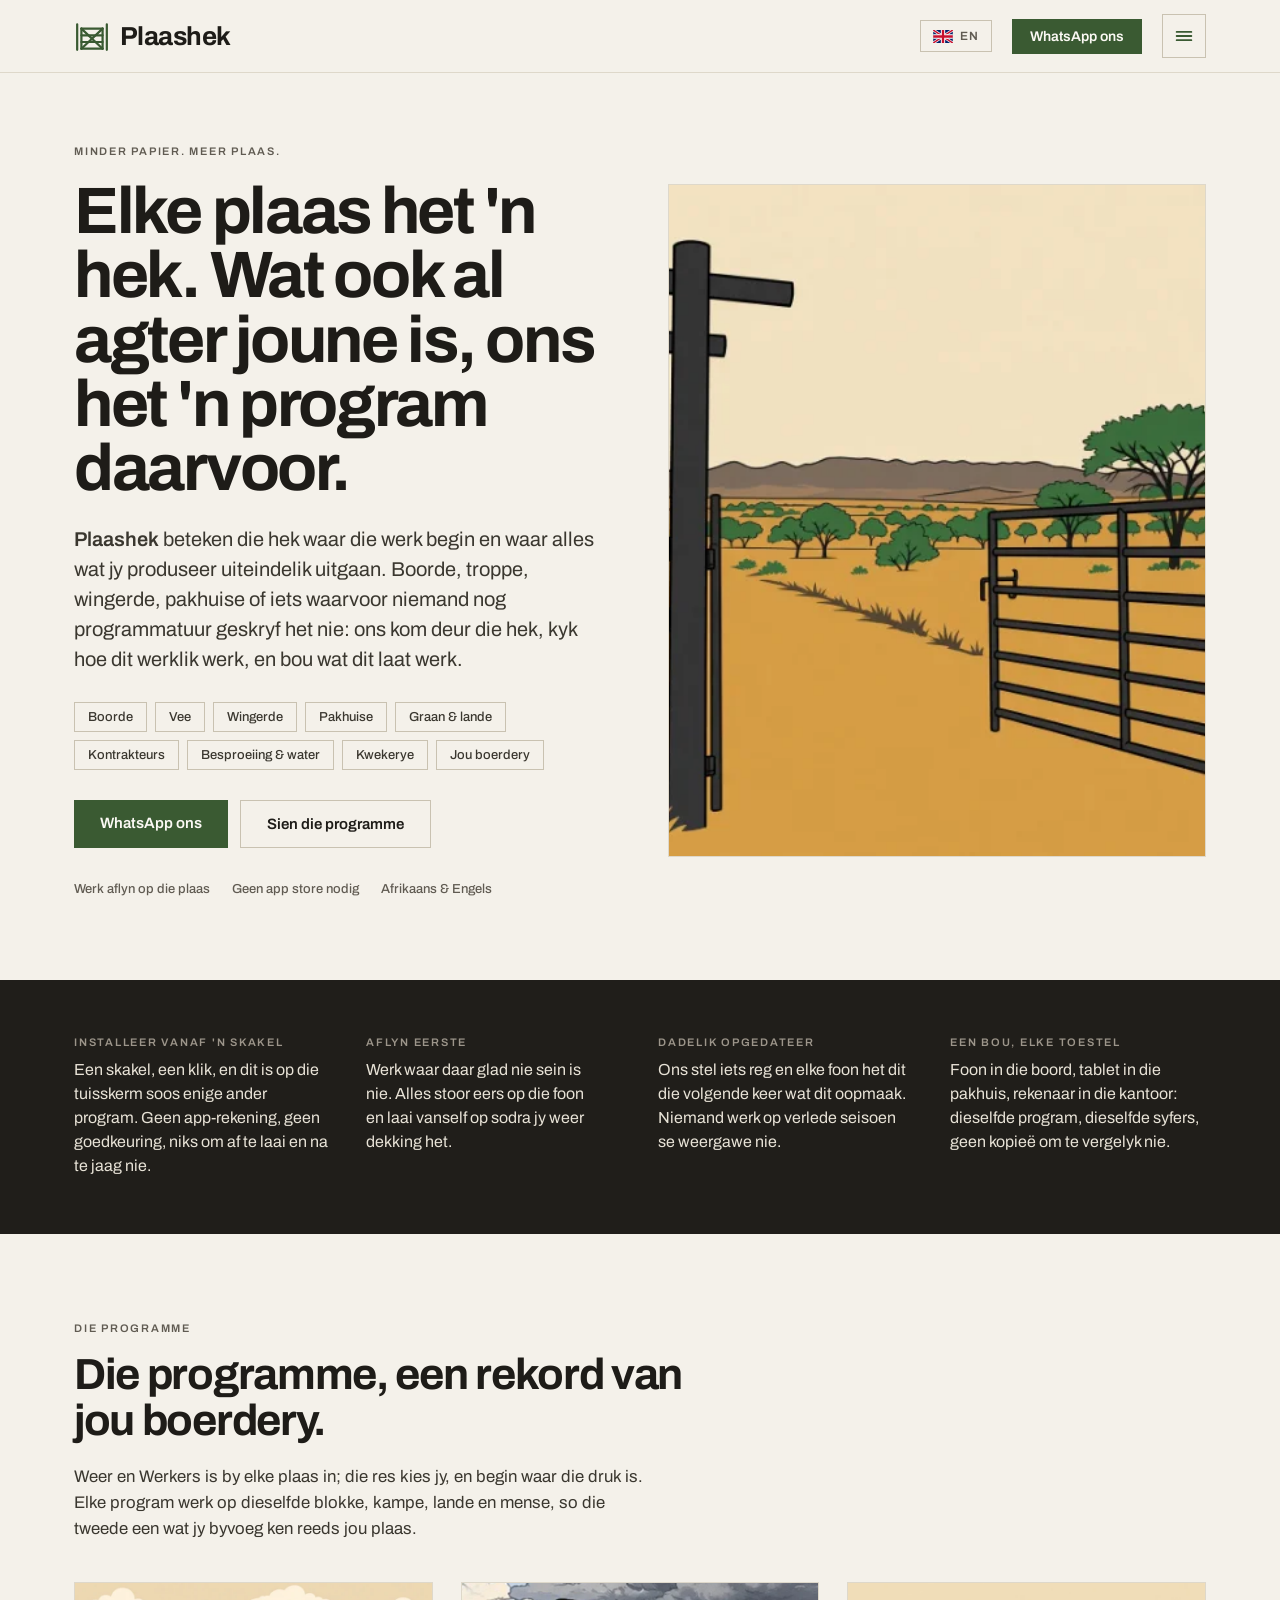
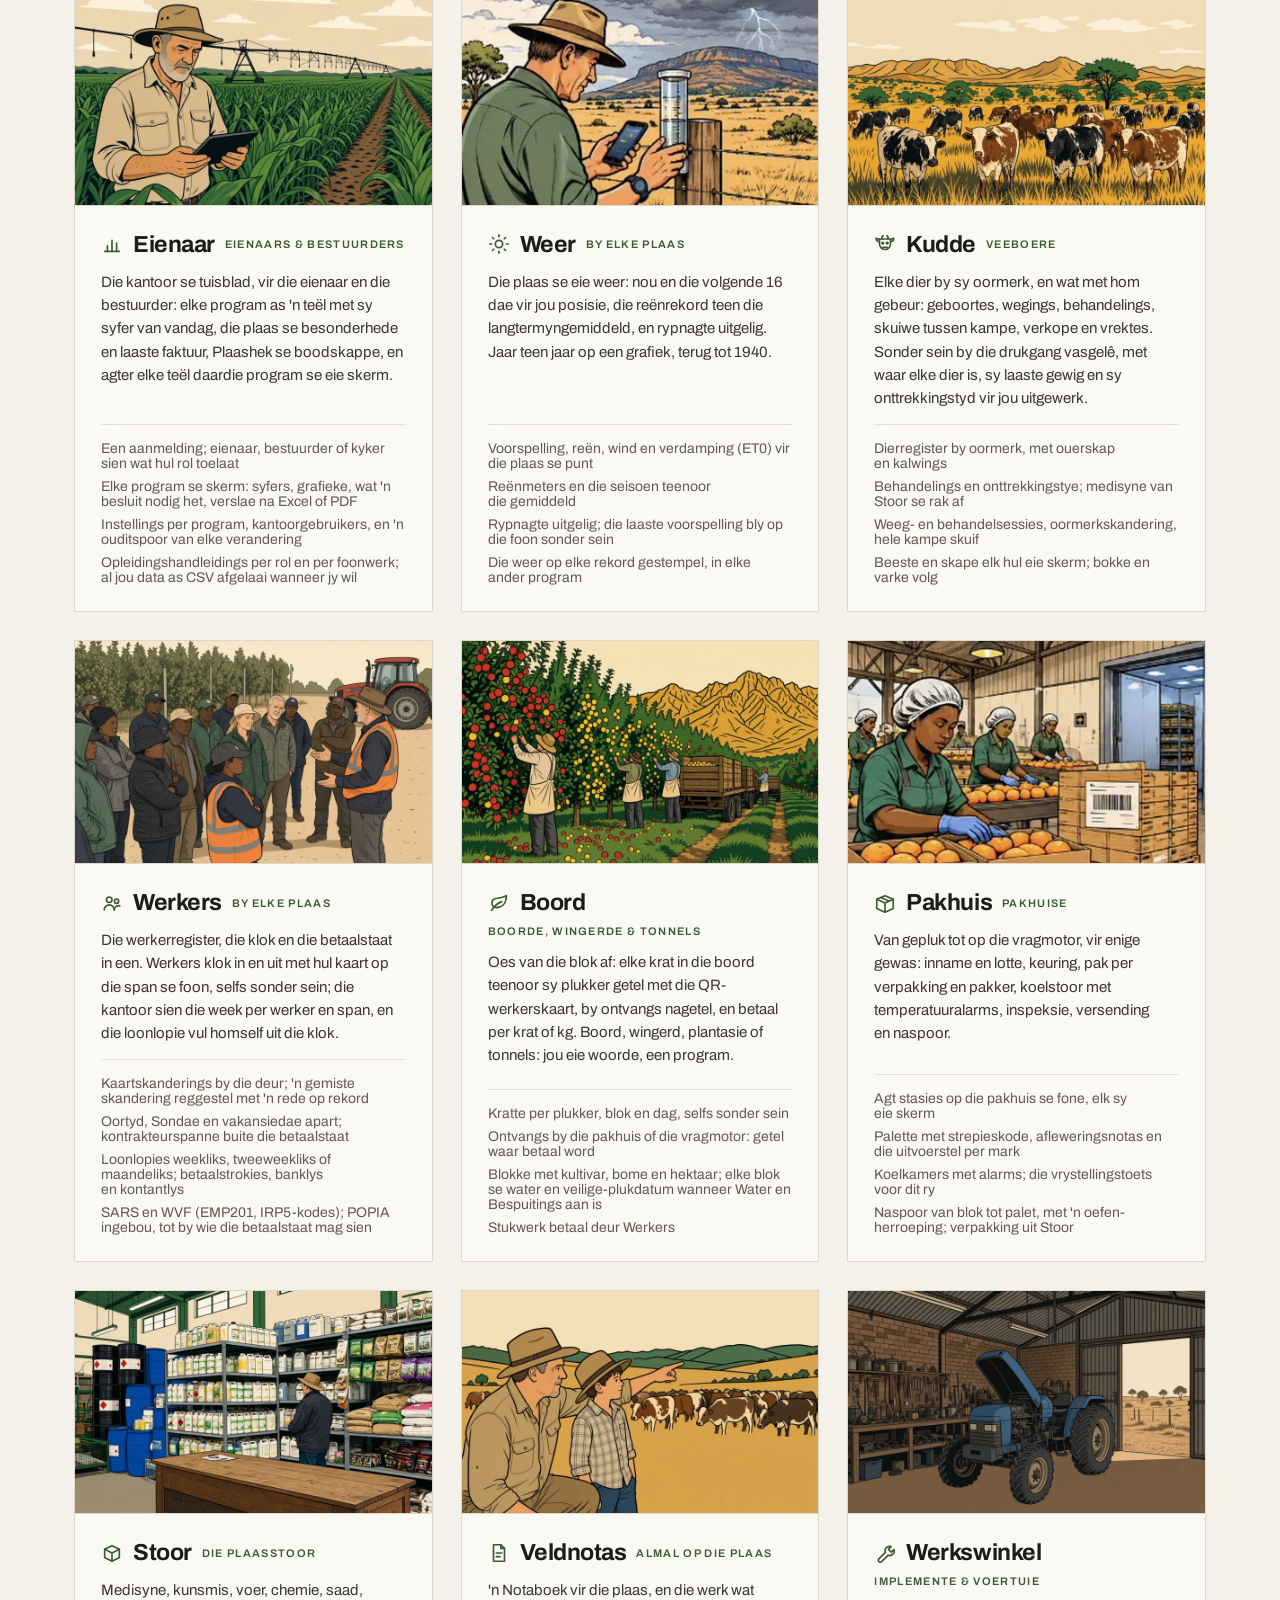
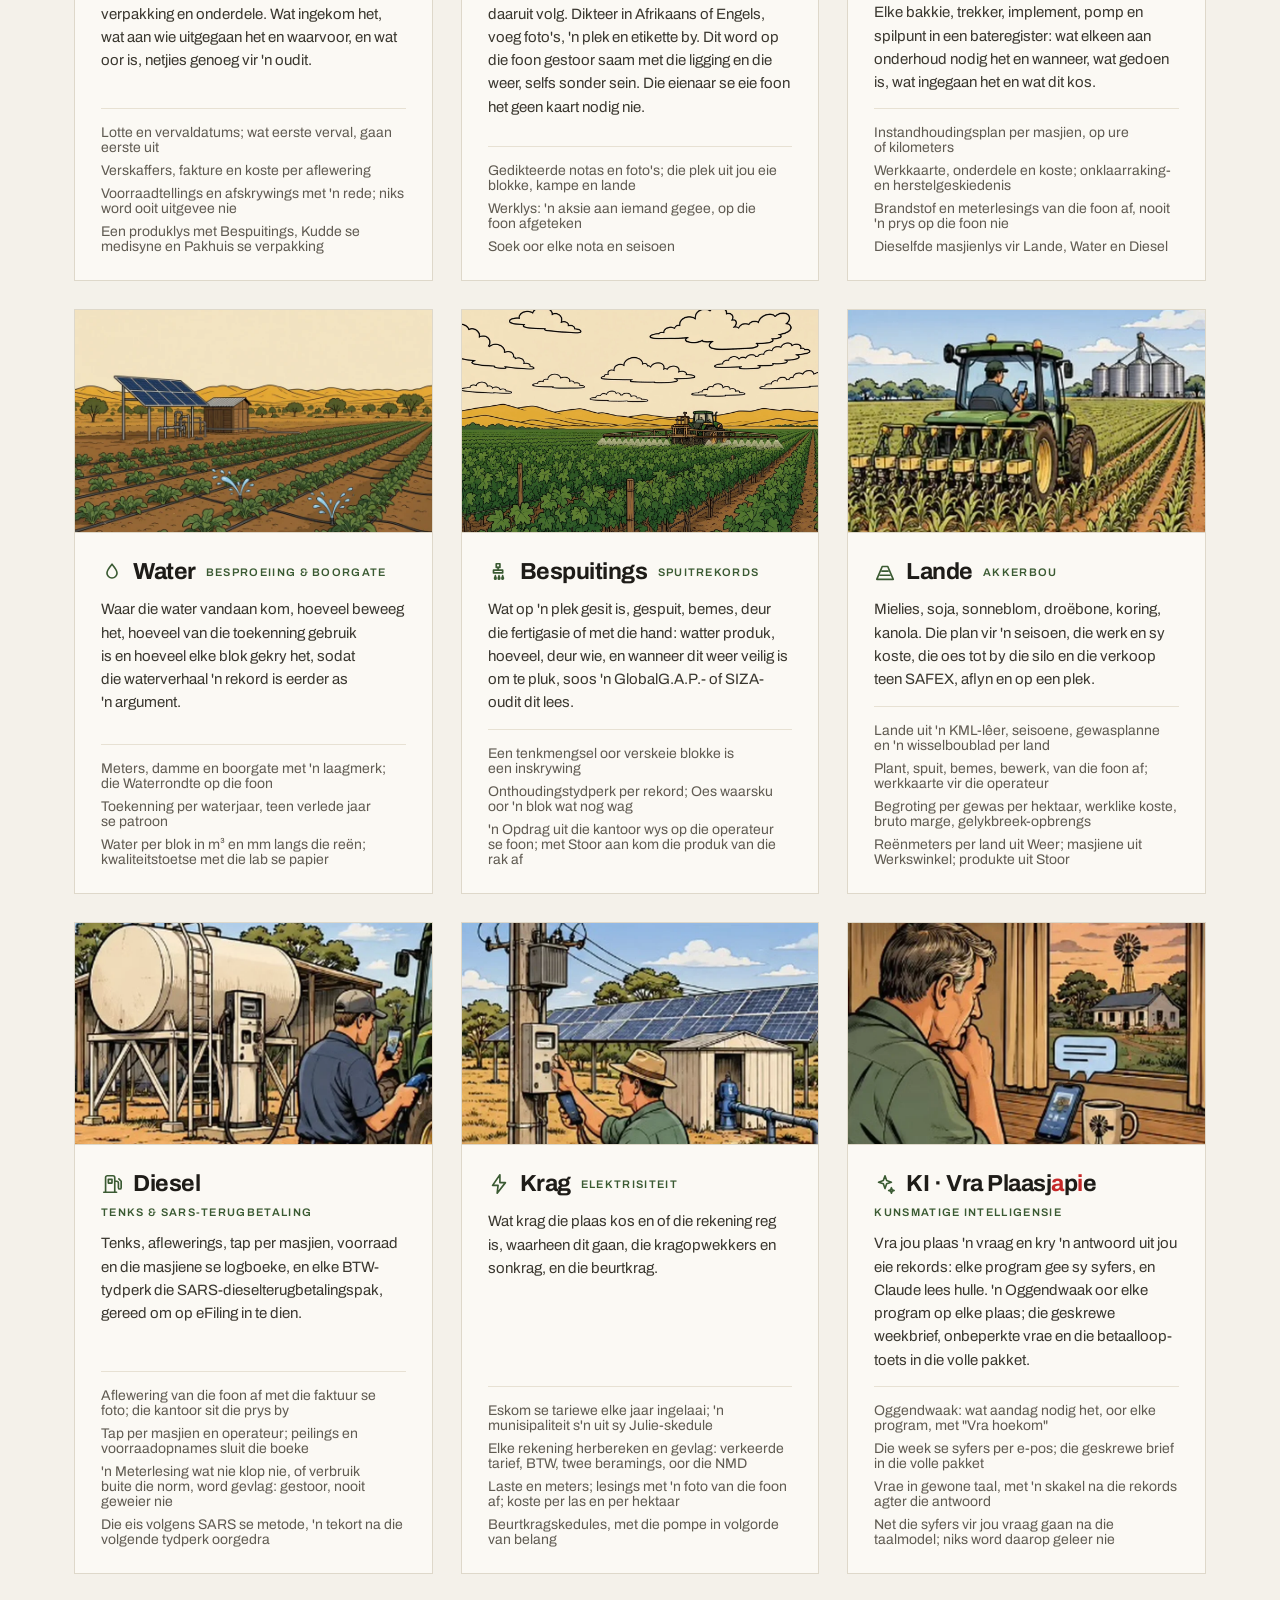
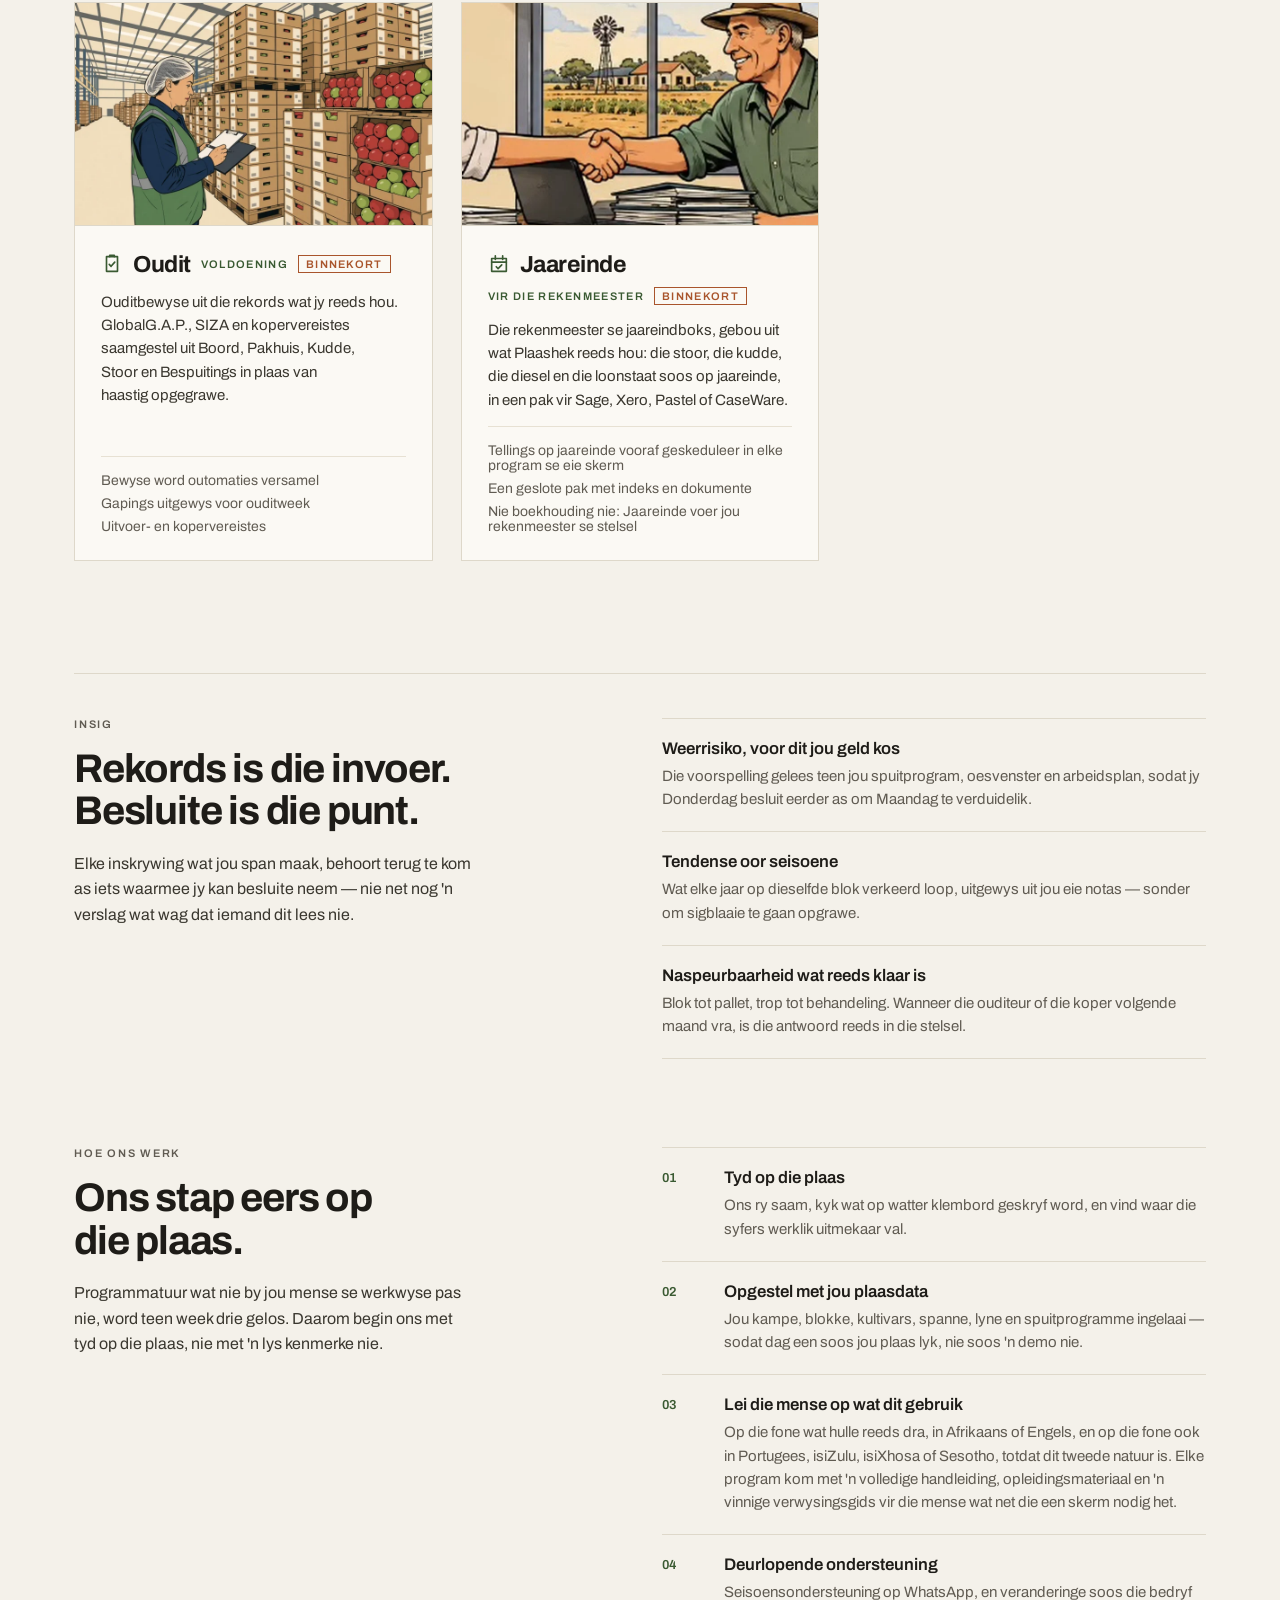
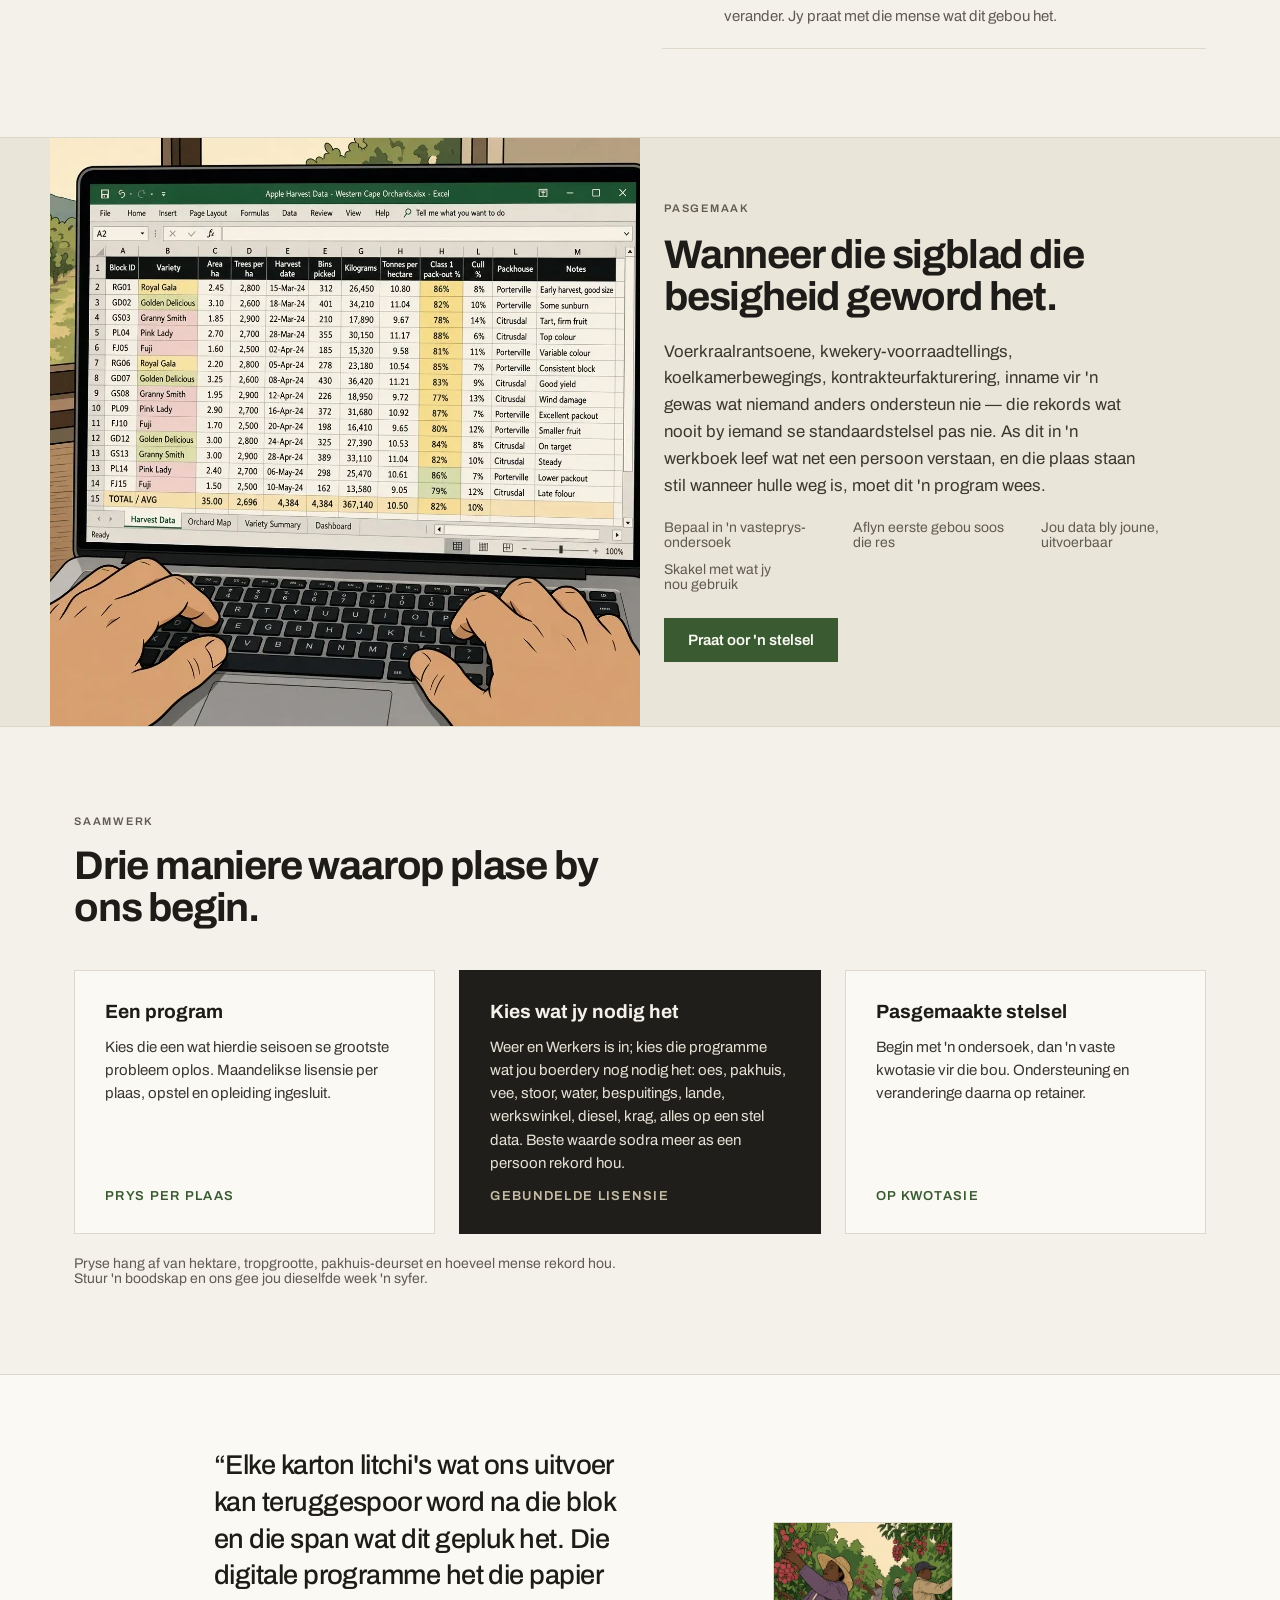
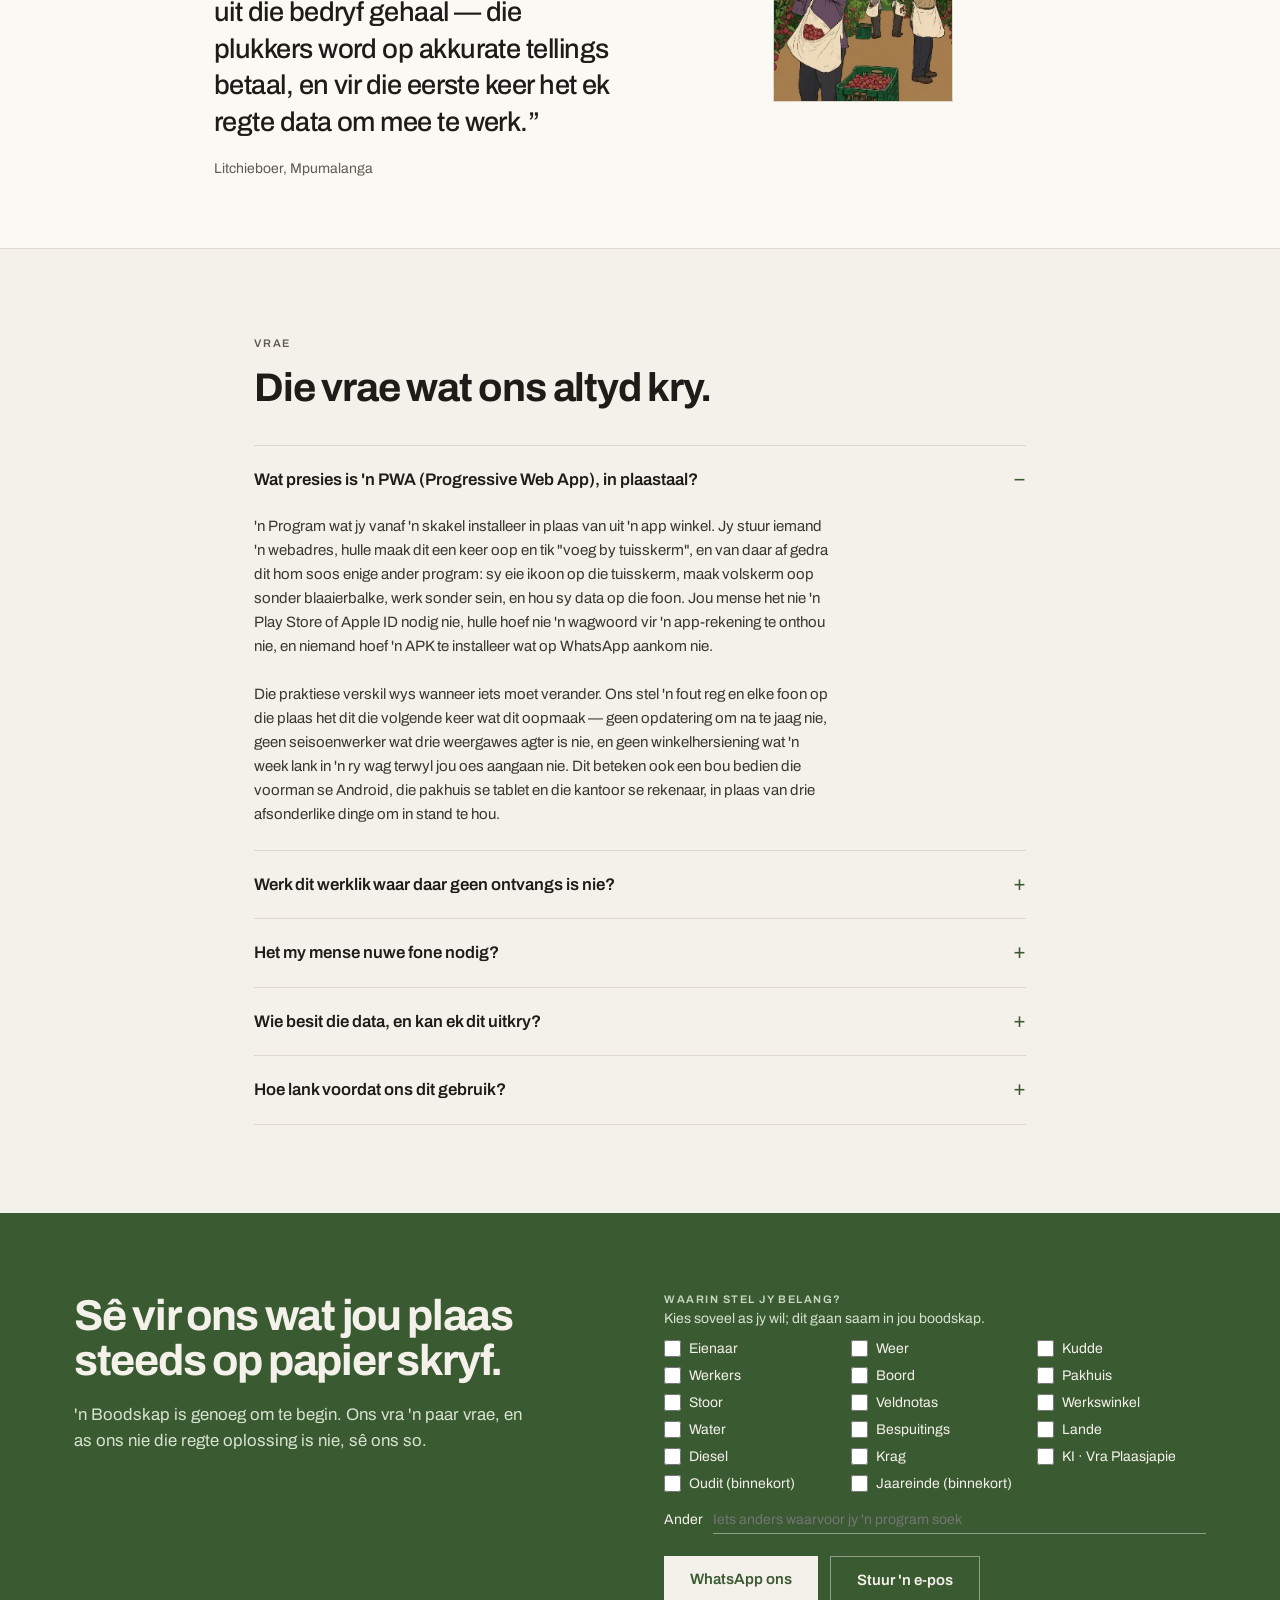
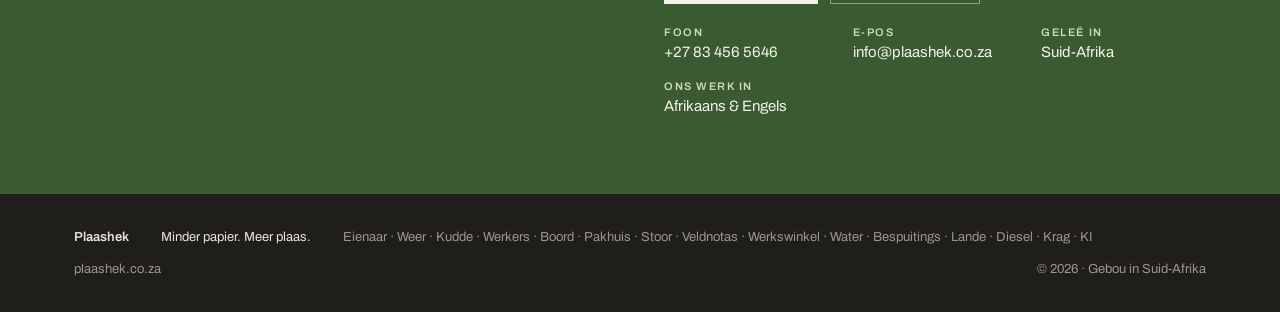
==== index.html @ 8c5749ab "Contact: a checklist of modules that goes into the message Under Contact, a farmer ticks the modules" ====
<!DOCTYPE html>
<html lang="af">
<head>
<meta charset="utf-8">
<meta name="viewport" content="width=device-width, initial-scale=1">
<title>Plaashek — Plaasprogrammatuur vir boorde, troppe en pakhuise</title>
<meta name="description" content="Veertien programme wat die plaas van papier afhaal: weer, vee, werkers en lone, oes, pakhuis, stoor, veldnotas, werkswinkel, water, bespuitings, lande, diesel, krag en KI. Gebou om sonder sein te werk, in die veld.">
<meta property="og:title" content="Plaashek — Plaasprogrammatuur vir boorde, troppe en pakhuise">
<meta property="og:description" content="Veertien programme wat die plaas van papier afhaal — weer, vee, werkers, oes, pakhuis, stoor, water, lande, diesel, krag, KI. Werk sonder sein, in die veld.">
<meta property="og:type" content="website">
<meta property="og:url" content="https://plaashek.co.za/">
<meta property="og:locale" content="af_ZA">
<link rel="icon" type="image/png" sizes="64x64" href="favicon.png">
<link rel="canonical" href="https://plaashek.co.za/" />
<link rel="alternate" hreflang="af" href="https://plaashek.co.za/" />
<link rel="alternate" hreflang="en" href="https://plaashek.co.za/en.html" />
<link rel="alternate" hreflang="x-default" href="https://plaashek.co.za/" />
<script type="application/ld+json">{"@context":"https://schema.org","@type":"ProfessionalService","name":"Plaashek","description":"Farm software for orchards, herds, packhouses, water, workshops, audits and labour. Offline-first progressive web apps built for South African farms.","url":"https://plaashek.co.za/","telephone":"+27834565646","founder":{"@type":"Person","name":"Dawie Pieterse"},"areaServed":{"@type":"Country","name":"South Africa"},"availableLanguage":["af","en"],"knowsLanguage":["af","en"],"serviceType":"Agricultural software development","sameAs":["https://wa.me/27834565646"]}</script>

<link rel="preconnect" href="https://fonts.googleapis.com">
<link rel="preconnect" href="https://fonts.gstatic.com" crossorigin="crossorigin">
<link href="https://fonts.googleapis.com/css2?family=Archivo:wght@400;500;600;700&amp;display=swap" rel="stylesheet">
<style>
  *, *::before, *::after { box-sizing: border-box; }
  html { scroll-behavior: smooth; }
  /* The header is sticky, so a jump to #apps, #how, #faq… must stop short of it. Without this the
     section's heading lands under the header: 73px tall on a desktop, 123px on a phone where it wraps
     to two rows, 172px under 340px where it wraps to three. #how has no top padding, so there the whole
     heading disappeared. The values track those three heights with a little room to spare. */
  html { scroll-padding-top: 84px; }
  @media (max-width: 520px) { html { scroll-padding-top: 134px; } }
  @media (max-width: 340px) { html { scroll-padding-top: 184px; } }
  body { margin: 0; background: #F4F1EA; color: #1E1C18; font-family: Archivo, "Helvetica Neue", Helvetica, Arial, sans-serif; -webkit-font-smoothing: antialiased; text-wrap: pretty; }
  a { color: #3A5A32; text-decoration: none; }
  a:hover { color: #A9552C; }
  button { font-family: inherit; }
  header nav a[href^="#"] { display: none; }
  .mnav > summary::-webkit-details-marker { display: none; }
  .mnav > summary::marker { content: ""; }
  .mnav[open] > summary { border-color: #1E1C18; }
  .mnav > div > a:last-child { border-bottom: 0; }
  @media (max-width: 700px) {
    header span[style*="font-size:26px"] { font-size: 22px; }
    h1 { font-size: 2.05rem !important; line-height: 1.09 !important; letter-spacing: -0.022em !important; }
    h2 { line-height: 1.14 !important; letter-spacing: -0.02em !important; }
  }
</style>
<script>
  document.addEventListener('click', function (e) {
    var a = e.target.closest('.mnav a');
    if (a) { var d = a.closest('details'); if (d) d.open = false; }
  });
</script>
<style>
.x1:hover{border-color:#1E1C18 !important;color:#1E1C18 !important}
.x2:hover{background:#2C4626 !important;color:#FBF9F4 !important}
.x3:hover{color:#3A5A32 !important}
.x4:hover{color:#3A5A32 !important}
.x5:hover{color:#3A5A32 !important}
.x6:hover{color:#3A5A32 !important}
.x7:hover{color:#3A5A32 !important}
.x8:hover{color:#3A5A32 !important}
.x9:hover{color:#3A5A32 !important}
.x10:hover{background:#2C4626 !important;color:#FBF9F4 !important}
.x11:hover{border-color:#1E1C18 !important;color:#1E1C18 !important}
.x12:hover{background:#2C4626 !important;color:#FBF9F4 !important}
.x13:hover{color:#3A5A32 !important}
.x14:hover{color:#3A5A32 !important}
.x15:hover{color:#3A5A32 !important}
.x16:hover{color:#3A5A32 !important}
.x17:hover{color:#3A5A32 !important}
.x18:hover{background:#FFFFFF !important;color:#2C4626 !important}
.x19:hover{border-color:#F4F1EA !important;color:#FFFFFF !important}
.x20:hover{color:#FFFFFF !important}
.x21:hover{color:#FFFFFF !important}
.x22:hover{color:#E7E2D6 !important}
html{-webkit-text-size-adjust:100%}
img{max-width:100%}
details>summary::-webkit-details-marker{display:none}
details>summary{cursor:pointer;display:flex}
#faq details>summary .fq::after{content:'+'}
#faq details[open]>summary .fq::after{content:'\2212'}
</style>
</head>
<body>
<div style="background:#F4F1EA;color:#1E1C18;font-family:Archivo,'Helvetica Neue',Helvetica,Arial,sans-serif">

  <header style="position:sticky;top:0;z-index:50;background:rgba(244,241,234,0.93);backdrop-filter:blur(10px);border-bottom:1px solid #DED8CA">
    <div style="max-width:1180px;margin:0 auto;padding:14px 24px;display:flex;flex-wrap:wrap;align-items:center;gap:16px 24px">
      <a href="#top" style="display:flex;align-items:center;gap:10px;color:#1E1C18;flex:0 0 auto">
        <svg viewBox="0 0 34 32" style="width:36px;height:34px;display:block;flex:0 0 auto" fill="none" stroke="#3A5A32" stroke-width="2.1" stroke-linecap="round" stroke-linejoin="round" aria-hidden="true"><path d="M3 5v24M31 5v24"></path><path d="M7 9h20M7 15.33h20M7 21.67h20M7 28h20"></path><path d="M7 9v19M27 9v19"></path><path d="M7 9l20 19M27 9L7 28"></path></svg>
        <span style="font-size:26px;font-weight:700;letter-spacing:-0.02em">Plaashek</span>
      </a>
      <nav style="display:flex;flex-wrap:wrap;gap:14px 20px;margin-left:auto;align-items:center;justify-content:flex-end">
        <a href="#apps" style="font-size:14px;font-weight:500;color:#1E1C18">Die programme</a>
        <a href="#insight" style="font-size:14px;font-weight:500;color:#1E1C18">Insig</a>
        <a href="#how" style="font-size:14px;font-weight:500;color:#1E1C18">Hoe ons werk</a>
        <a href="#custom" style="font-size:14px;font-weight:500;color:#1E1C18">Pasgemaak</a>
        <a href="en.html" style="display:flex;align-items:center;gap:7px;border:1px solid #C9C2B1;color:#605B52;font-size:12px;font-weight:600;letter-spacing:0.1em;padding:8px 12px" class="x1"><svg viewBox="0 0 18 12" style="width:20px;height:13px;display:block;flex:0 0 auto;overflow:hidden" aria-hidden="true"><rect width="18" height="12" fill="#012169"></rect><path d="M0 0l18 12M18 0L0 12" stroke="#FFFFFF" stroke-width="2.6"></path><path d="M0 0l18 12M18 0L0 12" stroke="#C8102E" stroke-width="1.3"></path><path d="M9 0v12M0 6h18" stroke="#FFFFFF" stroke-width="4"></path><path d="M9 0v12M0 6h18" stroke="#C8102E" stroke-width="2.2"></path></svg><span>EN</span></a>
        <a href="https://wa.me/27834565646" target="_blank" rel="noopener" style="display:inline-block;background:#3A5A32;color:#FBF9F4;font-size:14px;font-weight:600;padding:10px 18px" class="x2">WhatsApp ons</a>
        <details class="mnav" style="position:relative;flex:0 0 auto">
          <summary aria-label="Kieslys" style="display:flex;align-items:center;justify-content:center;width:44px;height:44px;border:1px solid #C9C2B1;cursor:pointer;list-style:none">
            <svg viewBox="0 0 24 24" style="width:22px;height:22px;display:block" fill="none" stroke="#3A5A32" stroke-width="2" stroke-linecap="round" aria-hidden="true"><path d="M4 7.5h16M4 12h16M4 16.5h16"></path></svg>
          </summary>
          <div style="position:absolute;top:calc(100% + 10px);right:0;z-index:60;min-width:240px;background:#FBF9F4;border:1px solid #DED8CA;padding:10px 18px 14px;box-shadow:0 14px 34px rgba(30,28,24,0.13)">
          <a href="#apps" style="display:block;padding:13px 4px;font-size:16px;font-weight:500;color:#1E1C18;border-bottom:1px solid #E7E1D3" class="x3">Die programme</a>
          <a href="#insight" style="display:block;padding:13px 4px;font-size:16px;font-weight:500;color:#1E1C18;border-bottom:1px solid #E7E1D3" class="x4">Insig</a>
          <a href="#how" style="display:block;padding:13px 4px;font-size:16px;font-weight:500;color:#1E1C18;border-bottom:1px solid #E7E1D3" class="x5">Hoe ons werk</a>
          <a href="#custom" style="display:block;padding:13px 4px;font-size:16px;font-weight:500;color:#1E1C18;border-bottom:1px solid #E7E1D3" class="x6">Pasgemaak</a>
          <a href="#pricing" style="display:block;padding:13px 4px;font-size:16px;font-weight:500;color:#1E1C18;border-bottom:1px solid #E7E1D3" class="x7">Saamwerk</a>
          <a href="#faq" style="display:block;padding:13px 4px;font-size:16px;font-weight:500;color:#1E1C18;border-bottom:1px solid #E7E1D3" class="x8">Vrae</a>
          <a href="#contact" style="display:block;padding:13px 4px;font-size:16px;font-weight:500;color:#1E1C18;border-bottom:1px solid #E7E1D3" class="x9">Kontak</a>
          </div>
        </details>
      </nav>
    </div>
  </header>

  <section id="top" style="max-width:1180px;margin:0 auto;padding:72px 24px 84px;display:grid;grid-template-columns:repeat(auto-fit,minmax(min(320px,100%),1fr));gap:56px;align-items:center">
    <div style="min-width:0">
      <p style="margin:0 0 22px;font-size:11px;font-weight:600;letter-spacing:0.16em;text-transform:uppercase;color:#605B52">Minder papier. Meer plaas.</p>
      <h1 style="margin:0 0 24px;font-size:clamp(2.4rem,5.2vw,4.1rem);line-height:0.98;letter-spacing:-0.035em;font-weight:700">Elke plaas het 'n hek. Wat ook al agter joune is, ons het 'n program daarvoor.</h1>
      <p style="margin:0 0 28px;font-size:clamp(1.05rem,1.6vw,1.25rem);line-height:1.5;color:#3A372F;max-width:52ch"><strong style="font-weight:600">Plaashek</strong> beteken die hek waar die werk begin en waar alles wat jy produseer uiteindelik uitgaan. Boorde, troppe, wingerde, pakhuise of iets waarvoor niemand nog programmatuur geskryf het nie: ons kom deur die hek, kyk hoe dit werklik werk, en bou wat dit laat werk.</p>
      <ul style="margin:0 0 30px;padding:0;list-style:none;display:flex;flex-wrap:wrap;gap:8px">
        <li style="border:1px solid #C9C2B1;padding:7px 13px;font-size:13px;font-weight:500;color:#3A372F">Boorde</li>
        <li style="border:1px solid #C9C2B1;padding:7px 13px;font-size:13px;font-weight:500;color:#3A372F">Vee</li>
        <li style="border:1px solid #C9C2B1;padding:7px 13px;font-size:13px;font-weight:500;color:#3A372F">Wingerde</li>
        <li style="border:1px solid #C9C2B1;padding:7px 13px;font-size:13px;font-weight:500;color:#3A372F">Pakhuise</li>
        <li style="border:1px solid #C9C2B1;padding:7px 13px;font-size:13px;font-weight:500;color:#3A372F">Graan &amp; lande</li>
        <li style="border:1px solid #C9C2B1;padding:7px 13px;font-size:13px;font-weight:500;color:#3A372F">Kontrakteurs</li>
        <li style="border:1px solid #C9C2B1;padding:7px 13px;font-size:13px;font-weight:500;color:#3A372F">Besproeiing &amp; water</li>
        <li style="border:1px solid #C9C2B1;padding:7px 13px;font-size:13px;font-weight:500;color:#3A372F">Kwekerye</li>
        <li style="border:1px solid #C9C2B1;padding:7px 13px;font-size:13px;font-weight:500;color:#3A372F">Jou boerdery</li>
      </ul>
      <div style="display:flex;flex-wrap:wrap;gap:12px;margin-bottom:34px">
        <a href="https://wa.me/27834565646" target="_blank" rel="noopener" style="display:inline-block;background:#3A5A32;color:#FBF9F4;font-size:15px;font-weight:600;padding:15px 26px" class="x10">WhatsApp ons</a>
        <a href="#apps" style="display:inline-block;color:#1E1C18;font-size:15px;font-weight:600;padding:15px 26px;border:1px solid #C9C2B1" class="x11">Sien die programme</a>
      </div>
      <ul style="margin:0;padding:0;list-style:none;display:flex;flex-wrap:wrap;gap:10px 22px;font-size:13px;font-weight:500;color:#605B52">
        <li>Werk aflyn op die plaas</li>
        <li>Geen app store nodig</li>
        <li>Afrikaans &amp; Engels</li>
      </ul>
    </div>
    <div style="min-width:0;position:relative;aspect-ratio:4/5;background:#E8E3D6;border:1px solid #DED8CA">
      <img src="photos/pcs-hero.webp" alt="" loading="lazy" style="position:absolute;inset:0;width:100%;height:100%;object-fit:cover;display:block">
    </div>
  </section>

  <section style="background:#201E1A;color:#F4F1EA">
    <div style="max-width:1180px;margin:0 auto;padding:56px 24px;display:grid;grid-template-columns:repeat(auto-fit,minmax(210px,1fr));gap:36px">
      <div>
        <p style="margin:0 0 10px;font-size:11px;font-weight:600;letter-spacing:0.16em;text-transform:uppercase;color:#9C958A">Installeer vanaf 'n skakel</p>
        <p style="margin:0;font-size:16px;line-height:1.5;color:#E7E2D6">Een skakel, een klik, en dit is op die tuisskerm soos enige ander program. Geen app-rekening, geen goedkeuring, niks om af te laai en na te jaag nie.</p>
      </div>
      <div>
        <p style="margin:0 0 10px;font-size:11px;font-weight:600;letter-spacing:0.16em;text-transform:uppercase;color:#9C958A">Aflyn eerste</p>
        <p style="margin:0;font-size:16px;line-height:1.5;color:#E7E2D6">Werk waar daar glad nie sein is nie. Alles stoor eers op die foon en laai vanself op sodra jy weer dekking het.</p>
      </div>
      <div>
        <p style="margin:0 0 10px;font-size:11px;font-weight:600;letter-spacing:0.16em;text-transform:uppercase;color:#9C958A">Dadelik opgedateer</p>
        <p style="margin:0;font-size:16px;line-height:1.5;color:#E7E2D6">Ons stel iets reg en elke foon het dit die volgende keer wat dit oopmaak. Niemand werk op verlede seisoen se weergawe nie.</p>
      </div>
      <div>
        <p style="margin:0 0 10px;font-size:11px;font-weight:600;letter-spacing:0.16em;text-transform:uppercase;color:#9C958A">Een bou, elke toestel</p>
        <p style="margin:0;font-size:16px;line-height:1.5;color:#E7E2D6">Foon in die boord, tablet in die pakhuis, rekenaar in die kantoor: dieselfde program, dieselfde syfers, geen kopieë om te vergelyk nie.</p>
      </div>
    </div>
  </section>

  <section id="apps" style="max-width:1180px;margin:0 auto;padding:88px 24px 40px">
    <p style="margin:0 0 18px;font-size:11px;font-weight:600;letter-spacing:0.16em;text-transform:uppercase;color:#605B52">Die programme</p>
    <h2 style="margin:0 0 20px;font-size:clamp(1.9rem,3.4vw,2.8rem);line-height:1.05;letter-spacing:-0.03em;font-weight:700;max-width:24ch">Die programme, een rekord van jou boerdery.</h2>
    <p style="margin:0;font-size:1.05rem;line-height:1.55;color:#3A372F;max-width:58ch">Weer en Werkers is by elke plaas in; die res kies jy, en begin waar die druk is. Elke program werk op dieselfde blokke, kampe, lande en mense, so die tweede een wat jy byvoeg ken reeds jou plaas.</p>
  </section>

  <section style="max-width:1180px;margin:0 auto;padding:0 24px 24px;display:grid;grid-template-columns:repeat(auto-fit,minmax(min(300px,100%),1fr));gap:28px">

    <article style="background:#FBF9F4;border:1px solid #DED8CA;display:flex;flex-direction:column">
      <div style="position:relative;aspect-ratio:16/10;background:#E8E3D6;border-bottom:1px solid #DED8CA">
        <img src="photos/pcs-app-owner.webp" alt="" loading="lazy" style="position:absolute;inset:0;width:100%;height:100%;object-fit:cover;display:block">
      </div>
      <div style="padding:26px;display:flex;flex-direction:column;gap:14px;flex:1">
        <div style="display:flex;align-items:center;gap:10px;flex-wrap:wrap">
          <svg viewBox="0 0 24 24" style="width:22px;height:22px;display:block;flex:0 0 auto" fill="none" stroke="#3A5A32" stroke-width="1.8" stroke-linecap="round" stroke-linejoin="round" aria-hidden="true"><path d="M4 20h16"></path><path d="M7 20v-6M12 20V8M17 20v-9"></path></svg>
          <h3 style="margin:0;font-size:1.45rem;font-weight:700;letter-spacing:-0.02em">Eienaar</h3>
          <span style="font-size:11px;font-weight:600;letter-spacing:0.12em;text-transform:uppercase;color:#3A5A32">Eienaars &amp; bestuurders</span>
        </div>
        <p style="margin:0;font-size:15px;line-height:1.55;color:#3A372F">Die kantoor se tuisblad, vir die eienaar en die bestuurder: elke program as 'n teël met sy syfer van vandag, die plaas se besonderhede en laaste faktuur, Plaashek se boodskappe, en agter elke teël daardie program se eie skerm.</p>
        <ul style="margin:auto 0 0;padding:16px 0 0;list-style:none;display:flex;flex-direction:column;gap:8px;font-size:14px;color:#605B52;border-top:1px solid #E7E1D3">
          <li>Een aanmelding; eienaar, bestuurder of kyker sien wat hul rol toelaat</li>
          <li>Elke program se skerm: syfers, grafieke, wat 'n besluit nodig het, verslae na Excel of PDF</li>
          <li>Instellings per program, kantoorgebruikers, en 'n ouditspoor van elke verandering</li>
          <li>Opleidingshandleidings per rol en per foonwerk; al jou data as CSV afgelaai wanneer jy wil</li>
        </ul>
      </div>
    </article>

    <article style="background:#FBF9F4;border:1px solid #DED8CA;display:flex;flex-direction:column">
      <div style="position:relative;aspect-ratio:16/10;background:#E8E3D6;border-bottom:1px solid #DED8CA">
        <img src="photos/pcs-app-weer.webp" alt="" loading="lazy" style="position:absolute;inset:0;width:100%;height:100%;object-fit:cover;display:block">
      </div>
      <div style="padding:26px;display:flex;flex-direction:column;gap:14px;flex:1">
        <div style="display:flex;align-items:center;gap:10px;flex-wrap:wrap">
          <svg viewBox="0 0 24 24" style="width:22px;height:22px;display:block;flex:0 0 auto" fill="none" stroke="#3A5A32" stroke-width="1.8" stroke-linecap="round" stroke-linejoin="round" aria-hidden="true"><circle cx="12" cy="12" r="4"></circle><path d="M12 2v2M12 20v2M2 12h2M20 12h2M4.9 4.9l1.4 1.4M17.7 17.7l1.4 1.4M4.9 19.1l1.4-1.4M17.7 6.3l1.4-1.4"></path></svg>
          <h3 style="margin:0;font-size:1.45rem;font-weight:700;letter-spacing:-0.02em">Weer</h3>
          <span style="font-size:11px;font-weight:600;letter-spacing:0.12em;text-transform:uppercase;color:#3A5A32">By elke plaas</span>
        </div>
        <p style="margin:0;font-size:15px;line-height:1.55;color:#3A372F">Die plaas se eie weer: nou en die volgende 16 dae vir jou posisie, die reënrekord teen die langtermyngemiddeld, en rypnagte uitgelig. Jaar teen jaar op een grafiek, terug tot 1940.</p>
        <ul style="margin:auto 0 0;padding:16px 0 0;list-style:none;display:flex;flex-direction:column;gap:8px;font-size:14px;color:#605B52;border-top:1px solid #E7E1D3">
          <li>Voorspelling, reën, wind en verdamping (ET0) vir die plaas se punt</li>
          <li>Reënmeters en die seisoen teenoor die gemiddeld</li>
          <li>Rypnagte uitgelig; die laaste voorspelling bly op die foon sonder sein</li>
          <li>Die weer op elke rekord gestempel, in elke ander program</li>
        </ul>
      </div>
    </article>

    <article style="background:#FBF9F4;border:1px solid #DED8CA;display:flex;flex-direction:column">
      <div style="position:relative;aspect-ratio:16/10;background:#E8E3D6;border-bottom:1px solid #DED8CA">
        <img src="photos/pcs-app-kudde.webp" alt="" loading="lazy" style="position:absolute;inset:0;width:100%;height:100%;object-fit:cover;display:block">
      </div>
      <div style="padding:26px;display:flex;flex-direction:column;gap:14px;flex:1">
        <div style="display:flex;align-items:center;gap:10px;flex-wrap:wrap">
          <svg viewBox="0 0 24 24" style="width:22px;height:22px;display:block;flex:0 0 auto" fill="none" stroke="#3A5A32" stroke-width="1.8" stroke-linecap="round" stroke-linejoin="round" aria-hidden="true"><path d="M6 6.5h12v5.5a6 6 0 01-12 0z"></path><path d="M6 7.2L2.6 5.6c-.7 2 .3 3.6 3.4 4M18 7.2l3.4-1.6c.7 2-.3 3.6-3.4 4"></path><path d="M8.7 6.4C8.4 4.3 9 3.3 10 3M15.3 6.4c.3-2.1-.3-3.1-1.3-3.4"></path><path d="M9.5 15.5h5"></path><circle cx="9.6" cy="11" r=".9"></circle><circle cx="14.4" cy="11" r=".9"></circle></svg>
          <h3 style="margin:0;font-size:1.45rem;font-weight:700;letter-spacing:-0.02em">Kudde</h3>
          <span style="font-size:11px;font-weight:600;letter-spacing:0.12em;text-transform:uppercase;color:#3A5A32">Veeboere</span>
        </div>
        <p style="margin:0;font-size:15px;line-height:1.55;color:#3A372F">Elke dier by sy oormerk, en wat met hom gebeur: geboortes, wegings, behandelings, skuiwe tussen kampe, verkope en vrektes. Sonder sein by die drukgang vasgelê, met waar elke dier is, sy laaste gewig en sy onttrekkingstyd vir jou uitgewerk.</p>
        <ul style="margin:auto 0 0;padding:16px 0 0;list-style:none;display:flex;flex-direction:column;gap:8px;font-size:14px;color:#605B52;border-top:1px solid #E7E1D3">
          <li>Dierregister by oormerk, met ouerskap en kalwings</li>
          <li>Behandelings en onttrekkingstye; medisyne van Stoor se rak af</li>
          <li>Weeg- en behandelsessies, oormerkskandering, hele kampe skuif</li>
          <li>Beeste en skape elk hul eie skerm; bokke en varke volg</li>
        </ul>
      </div>
    </article>

    <article style="background:#FBF9F4;border:1px solid #DED8CA;display:flex;flex-direction:column">
      <div style="position:relative;aspect-ratio:16/10;background:#E8E3D6;border-bottom:1px solid #DED8CA">
        <img src="photos/pcs-app-span.webp" alt="" loading="lazy" style="position:absolute;inset:0;width:100%;height:100%;object-fit:cover;display:block">
      </div>
      <div style="padding:26px;display:flex;flex-direction:column;gap:14px;flex:1">
        <div style="display:flex;align-items:center;gap:10px;flex-wrap:wrap">
          <svg viewBox="0 0 24 24" style="width:22px;height:22px;display:block;flex:0 0 auto" fill="none" stroke="#3A5A32" stroke-width="1.8" stroke-linecap="round" stroke-linejoin="round" aria-hidden="true"><circle cx="9" cy="8.5" r="3"></circle><path d="M3.5 19.5a5.5 5.5 0 0111 0"></path><circle cx="17" cy="10" r="2.3"></circle><path d="M14.5 19.5a4.6 4.6 0 016 -4.4"></path></svg>
          <h3 style="margin:0;font-size:1.45rem;font-weight:700;letter-spacing:-0.02em">Werkers</h3>
          <span style="font-size:11px;font-weight:600;letter-spacing:0.12em;text-transform:uppercase;color:#3A5A32">By elke plaas</span>
        </div>
        <p style="margin:0;font-size:15px;line-height:1.55;color:#3A372F">Die werkerregister, die klok en die betaalstaat in een. Werkers klok in en uit met hul kaart op die span se foon, selfs sonder sein; die kantoor sien die week per werker en span, en die loonlopie vul homself uit die klok.</p>
        <ul style="margin:auto 0 0;padding:16px 0 0;list-style:none;display:flex;flex-direction:column;gap:8px;font-size:14px;color:#605B52;border-top:1px solid #E7E1D3">
          <li>Kaartskanderings by die deur; 'n gemiste skandering reggestel met 'n rede op rekord</li>
          <li>Oortyd, Sondae en vakansiedae apart; kontrakteurspanne buite die betaalstaat</li>
          <li>Loonlopies weekliks, tweeweekliks of maandeliks; betaalstrokies, banklys en kontantlys</li>
          <li>SARS en WVF (EMP201, IRP5-kodes); POPIA ingebou, tot by wie die betaalstaat mag sien</li>
        </ul>
      </div>
    </article>

    <article style="background:#FBF9F4;border:1px solid #DED8CA;display:flex;flex-direction:column">
      <div style="position:relative;aspect-ratio:16/10;background:#E8E3D6;border-bottom:1px solid #DED8CA">
        <img src="photos/pcs-app-boord.webp" alt="" loading="lazy" style="position:absolute;inset:0;width:100%;height:100%;object-fit:cover;display:block">
      </div>
      <div style="padding:26px;display:flex;flex-direction:column;gap:14px;flex:1">
        <div style="display:flex;align-items:center;gap:10px;flex-wrap:wrap">
          <svg viewBox="0 0 24 24" style="width:22px;height:22px;display:block;flex:0 0 auto" fill="none" stroke="#3A5A32" stroke-width="1.8" stroke-linecap="round" stroke-linejoin="round" aria-hidden="true"><path d="M20 4c0 9-5 13-11 13a5 5 0 01-.5-9.9C13 6.5 16 6 20 4z"></path><path d="M4 20c2.5-4.5 6-7.5 11-9.5"></path></svg>
          <h3 style="margin:0;font-size:1.45rem;font-weight:700;letter-spacing:-0.02em">Boord</h3>
          <span style="font-size:11px;font-weight:600;letter-spacing:0.12em;text-transform:uppercase;color:#3A5A32">Boorde, wingerde &amp; tonnels</span>
        </div>
        <p style="margin:0;font-size:15px;line-height:1.55;color:#3A372F">Oes van die blok af: elke krat in die boord teenoor sy plukker getel met die QR-werkerskaart, by ontvangs nagetel, en betaal per krat of kg. Boord, wingerd, plantasie of tonnels: jou eie woorde, een program.</p>
        <ul style="margin:auto 0 0;padding:16px 0 0;list-style:none;display:flex;flex-direction:column;gap:8px;font-size:14px;color:#605B52;border-top:1px solid #E7E1D3">
          <li>Kratte per plukker, blok en dag, selfs sonder sein</li>
          <li>Ontvangs by die pakhuis of die vragmotor: getel waar betaal word</li>
          <li>Blokke met kultivar, bome en hektaar; elke blok se water en veilige-plukdatum wanneer Water en Bespuitings aan is</li>
          <li>Stukwerk betaal deur Werkers</li>
        </ul>
      </div>
    </article>

    <article style="background:#FBF9F4;border:1px solid #DED8CA;display:flex;flex-direction:column">
      <div style="position:relative;aspect-ratio:16/10;background:#E8E3D6;border-bottom:1px solid #DED8CA">
        <img src="photos/pcs-app-pakhuis.webp" alt="" loading="lazy" style="position:absolute;inset:0;width:100%;height:100%;object-fit:cover;display:block">
      </div>
      <div style="padding:26px;display:flex;flex-direction:column;gap:14px;flex:1">
        <div style="display:flex;align-items:center;gap:10px;flex-wrap:wrap">
          <svg viewBox="0 0 24 24" style="width:22px;height:22px;display:block;flex:0 0 auto" fill="none" stroke="#3A5A32" stroke-width="1.8" stroke-linecap="round" stroke-linejoin="round" aria-hidden="true"><path d="M3 8l9-4 9 4v10l-9 4-9-4z"></path><path d="M3 8l9 4 9-4M12 12v10"></path><path d="M7.5 6l9 4"></path></svg>
          <h3 style="margin:0;font-size:1.45rem;font-weight:700;letter-spacing:-0.02em">Pakhuis</h3>
          <span style="font-size:11px;font-weight:600;letter-spacing:0.12em;text-transform:uppercase;color:#3A5A32">Pakhuise</span>
        </div>
        <p style="margin:0;font-size:15px;line-height:1.55;color:#3A372F">Van gepluk tot op die vragmotor, vir enige gewas: inname en lotte, keuring, pak per verpakking en pakker, koelstoor met temperatuuralarms, inspeksie, versending en naspoor.</p>
        <ul style="margin:auto 0 0;padding:16px 0 0;list-style:none;display:flex;flex-direction:column;gap:8px;font-size:14px;color:#605B52;border-top:1px solid #E7E1D3">
          <li>Agt stasies op die pakhuis se fone, elk sy eie skerm</li>
          <li>Palette met strepieskode, afleweringsnotas en die uitvoerstel per mark</li>
          <li>Koelkamers met alarms; die vrystellingstoets voor dit ry</li>
          <li>Naspoor van blok tot palet, met 'n oefen-herroeping; verpakking uit Stoor</li>
        </ul>
      </div>
    </article>

    <article style="background:#FBF9F4;border:1px solid #DED8CA;display:flex;flex-direction:column">
      <div style="position:relative;aspect-ratio:16/10;background:#E8E3D6;border-bottom:1px solid #DED8CA">
        <img src="photos/pcs-app-stoor.webp" alt="" loading="lazy" style="position:absolute;inset:0;width:100%;height:100%;object-fit:cover;display:block">
      </div>
      <div style="padding:26px;display:flex;flex-direction:column;gap:14px;flex:1">
        <div style="display:flex;align-items:center;gap:10px;flex-wrap:wrap">
          <svg viewBox="0 0 24 24" style="width:22px;height:22px;display:block;flex:0 0 auto" fill="none" stroke="#3A5A32" stroke-width="1.8" stroke-linecap="round" stroke-linejoin="round" aria-hidden="true"><path d="M4 8l8-4 8 4v9l-8 4-8-4z"></path><path d="M4 8l8 4 8-4M12 12v9"></path></svg>
          <h3 style="margin:0;font-size:1.45rem;font-weight:700;letter-spacing:-0.02em">Stoor</h3>
          <span style="font-size:11px;font-weight:600;letter-spacing:0.12em;text-transform:uppercase;color:#3A5A32">Die plaasstoor</span>
        </div>
        <p style="margin:0;font-size:15px;line-height:1.55;color:#3A372F">Medisyne, kunsmis, voer, chemie, saad, verpakking en onderdele. Wat ingekom het, wat aan wie uitgegaan het en waarvoor, en wat oor is, netjies genoeg vir 'n oudit.</p>
        <ul style="margin:auto 0 0;padding:16px 0 0;list-style:none;display:flex;flex-direction:column;gap:8px;font-size:14px;color:#605B52;border-top:1px solid #E7E1D3">
          <li>Lotte en vervaldatums; wat eerste verval, gaan eerste uit</li>
          <li>Verskaffers, fakture en koste per aflewering</li>
          <li>Voorraadtellings en afskrywings met 'n rede; niks word ooit uitgevee nie</li>
          <li>Een produklys met Bespuitings, Kudde se medisyne en Pakhuis se verpakking</li>
        </ul>
      </div>
    </article>

    <article style="background:#FBF9F4;border:1px solid #DED8CA;display:flex;flex-direction:column">
      <div style="position:relative;aspect-ratio:16/10;background:#E8E3D6;border-bottom:1px solid #DED8CA">
        <img src="photos/pcs-app-notes.webp" alt="" loading="lazy" style="position:absolute;inset:0;width:100%;height:100%;object-fit:cover;display:block">
      </div>
      <div style="padding:26px;display:flex;flex-direction:column;gap:14px;flex:1">
        <div style="display:flex;align-items:center;gap:10px;flex-wrap:wrap">
          <svg viewBox="0 0 24 24" style="width:22px;height:22px;display:block;flex:0 0 auto" fill="none" stroke="#3A5A32" stroke-width="1.8" stroke-linecap="round" stroke-linejoin="round" aria-hidden="true"><path d="M6 3h8l4 4v14H6z"></path><path d="M14 3v4h4"></path><path d="M9 12h6M9 16h4"></path></svg>
          <h3 style="margin:0;font-size:1.45rem;font-weight:700;letter-spacing:-0.02em">Veldnotas</h3>
          <span style="font-size:11px;font-weight:600;letter-spacing:0.12em;text-transform:uppercase;color:#3A5A32">Almal op die plaas</span>
        </div>
        <p style="margin:0;font-size:15px;line-height:1.55;color:#3A372F">'n Notaboek vir die plaas, en die werk wat daaruit volg. Dikteer in Afrikaans of Engels, voeg foto's, 'n plek en etikette by. Dit word op die foon gestoor saam met die ligging en die weer, selfs sonder sein. Die eienaar se eie foon het geen kaart nodig nie.</p>
        <ul style="margin:auto 0 0;padding:16px 0 0;list-style:none;display:flex;flex-direction:column;gap:8px;font-size:14px;color:#605B52;border-top:1px solid #E7E1D3">
          <li>Gedikteerde notas en foto's; die plek uit jou eie blokke, kampe en lande</li>
          <li>Werklys: 'n aksie aan iemand gegee, op die foon afgeteken</li>
          <li>Soek oor elke nota en seisoen</li>
        </ul>
      </div>
    </article>

    <article style="background:#FBF9F4;border:1px solid #DED8CA;display:flex;flex-direction:column">
      <div style="position:relative;aspect-ratio:16/10;background:#E8E3D6;border-bottom:1px solid #DED8CA">
        <img src="photos/pcs-app-werkswinkel.webp" alt="" loading="lazy" style="position:absolute;inset:0;width:100%;height:100%;object-fit:cover;display:block">
      </div>
      <div style="padding:26px;display:flex;flex-direction:column;gap:14px;flex:1">
        <div style="display:flex;align-items:center;gap:10px;flex-wrap:wrap">
          <svg viewBox="0 0 24 24" style="width:22px;height:22px;display:block;flex:0 0 auto" fill="none" stroke="#3A5A32" stroke-width="1.8" stroke-linecap="round" stroke-linejoin="round" aria-hidden="true"><path d="M18.6 5.1a4.8 4.8 0 00-6.2 6.2l-7.1 7.1a2.2 2.2 0 003.1 3.1l7.1-7.1a4.8 4.8 0 006.2-6.2l-2.9 2.9-3-3z"></path></svg>
          <h3 style="margin:0;font-size:1.45rem;font-weight:700;letter-spacing:-0.02em">Werkswinkel</h3>
          <span style="font-size:11px;font-weight:600;letter-spacing:0.12em;text-transform:uppercase;color:#3A5A32">Implemente &amp; voertuie</span>
        </div>
        <p style="margin:0;font-size:15px;line-height:1.55;color:#3A372F">Elke bakkie, trekker, implement, pomp en spilpunt in een bateregister: wat elkeen aan onderhoud nodig het en wanneer, wat gedoen is, wat ingegaan het en wat dit kos.</p>
        <ul style="margin:auto 0 0;padding:16px 0 0;list-style:none;display:flex;flex-direction:column;gap:8px;font-size:14px;color:#605B52;border-top:1px solid #E7E1D3">
          <li>Instandhoudingsplan per masjien, op ure of kilometers</li>
          <li>Werkkaarte, onderdele en koste; onklaarraking- en herstelgeskiedenis</li>
          <li>Brandstof en meterlesings van die foon af, nooit 'n prys op die foon nie</li>
          <li>Dieselfde masjienlys vir Lande, Water en Diesel</li>
        </ul>
      </div>
    </article>

    <article style="background:#FBF9F4;border:1px solid #DED8CA;display:flex;flex-direction:column">
      <div style="position:relative;aspect-ratio:16/10;background:#E8E3D6;border-bottom:1px solid #DED8CA">
        <img src="photos/pcs-app-water.webp" alt="" loading="lazy" style="position:absolute;inset:0;width:100%;height:100%;object-fit:cover;display:block">
      </div>
      <div style="padding:26px;display:flex;flex-direction:column;gap:14px;flex:1">
        <div style="display:flex;align-items:center;gap:10px;flex-wrap:wrap">
          <svg viewBox="0 0 24 24" style="width:22px;height:22px;display:block;flex:0 0 auto" fill="none" stroke="#3A5A32" stroke-width="1.8" stroke-linecap="round" stroke-linejoin="round" aria-hidden="true"><path d="M12 3.5c3.5 4.2 5.5 7 5.5 9.5a5.5 5.5 0 01-11 0c0-2.5 2-5.3 5.5-9.5z"></path></svg>
          <h3 style="margin:0;font-size:1.45rem;font-weight:700;letter-spacing:-0.02em">Water</h3>
          <span style="font-size:11px;font-weight:600;letter-spacing:0.12em;text-transform:uppercase;color:#3A5A32">Besproeiing &amp; boorgate</span>
        </div>
        <p style="margin:0;font-size:15px;line-height:1.55;color:#3A372F">Waar die water vandaan kom, hoeveel beweeg het, hoeveel van die toekenning gebruik is en hoeveel elke blok gekry het, sodat die waterverhaal 'n rekord is eerder as 'n argument.</p>
        <ul style="margin:auto 0 0;padding:16px 0 0;list-style:none;display:flex;flex-direction:column;gap:8px;font-size:14px;color:#605B52;border-top:1px solid #E7E1D3">
          <li>Meters, damme en boorgate met 'n laagmerk; die Waterrondte op die foon</li>
          <li>Toekenning per waterjaar, teen verlede jaar se patroon</li>
          <li>Water per blok in m³ en mm langs die reën; kwaliteitstoetse met die lab se papier</li>
        </ul>
      </div>
    </article>

    <article style="background:#FBF9F4;border:1px solid #DED8CA;display:flex;flex-direction:column">
      <div style="position:relative;aspect-ratio:16/10;background:#E8E3D6;border-bottom:1px solid #DED8CA">
        <img src="photos/pcs-app-bespuitings.webp" alt="" loading="lazy" style="position:absolute;inset:0;width:100%;height:100%;object-fit:cover;display:block">
      </div>
      <div style="padding:26px;display:flex;flex-direction:column;gap:14px;flex:1">
        <div style="display:flex;align-items:center;gap:10px;flex-wrap:wrap">
          <svg viewBox="0 0 24 24" style="width:22px;height:22px;display:block;flex:0 0 auto" fill="none" stroke="#3A5A32" stroke-width="1.8" stroke-linecap="round" stroke-linejoin="round" aria-hidden="true"><path d="M9 3h4v4H9z"></path><path d="M11 7v3M6 10h10v3H6z"></path><path d="M8 16c0 1.2-.8 2-.8 3a.8.8 0 001.6 0c0-1-.8-1.8-.8-3zM12 16c0 1.2-.8 2-.8 3a.8.8 0 001.6 0c0-1-.8-1.8-.8-3zM16 16c0 1.2-.8 2-.8 3a.8.8 0 001.6 0c0-1-.8-1.8-.8-3z"></path></svg>
          <h3 style="margin:0;font-size:1.45rem;font-weight:700;letter-spacing:-0.02em">Bespuitings</h3>
          <span style="font-size:11px;font-weight:600;letter-spacing:0.12em;text-transform:uppercase;color:#3A5A32">Spuitrekords</span>
        </div>
        <p style="margin:0;font-size:15px;line-height:1.55;color:#3A372F">Wat op 'n plek gesit is, gespuit, bemes, deur die fertigasie of met die hand: watter produk, hoeveel, deur wie, en wanneer dit weer veilig is om te pluk, soos 'n GlobalG.A.P.- of SIZA-oudit dit lees.</p>
        <ul style="margin:auto 0 0;padding:16px 0 0;list-style:none;display:flex;flex-direction:column;gap:8px;font-size:14px;color:#605B52;border-top:1px solid #E7E1D3">
          <li>Een tenkmengsel oor verskeie blokke is een inskrywing</li>
          <li>Onthoudingstydperk per rekord; Oes waarsku oor 'n blok wat nog wag</li>
          <li>'n Opdrag uit die kantoor wys op die operateur se foon; met Stoor aan kom die produk van die rak af</li>
        </ul>
      </div>
    </article>

    <article style="background:#FBF9F4;border:1px solid #DED8CA;display:flex;flex-direction:column">
      <div style="position:relative;aspect-ratio:16/10;background:#E8E3D6;border-bottom:1px solid #DED8CA">
        <img src="photos/pcs-app-lande.webp" alt="" loading="lazy" style="position:absolute;inset:0;width:100%;height:100%;object-fit:cover;display:block">
      </div>
      <div style="padding:26px;display:flex;flex-direction:column;gap:14px;flex:1">
        <div style="display:flex;align-items:center;gap:10px;flex-wrap:wrap">
          <svg viewBox="0 0 24 24" style="width:22px;height:22px;display:block;flex:0 0 auto" fill="none" stroke="#3A5A32" stroke-width="1.8" stroke-linecap="round" stroke-linejoin="round" aria-hidden="true"><path d="M3 20L9 6h6l6 14z"></path><path d="M6.5 15.5h11M8.5 11h7"></path></svg>
          <h3 style="margin:0;font-size:1.45rem;font-weight:700;letter-spacing:-0.02em">Lande</h3>
          <span style="font-size:11px;font-weight:600;letter-spacing:0.12em;text-transform:uppercase;color:#3A5A32">Akkerbou</span>
        </div>
        <p style="margin:0;font-size:15px;line-height:1.55;color:#3A372F">Mielies, soja, sonneblom, droëbone, koring, kanola. Die plan vir 'n seisoen, die werk en sy koste, die oes tot by die silo en die verkoop teen SAFEX, aflyn en op een plek.</p>
        <ul style="margin:auto 0 0;padding:16px 0 0;list-style:none;display:flex;flex-direction:column;gap:8px;font-size:14px;color:#605B52;border-top:1px solid #E7E1D3">
          <li>Lande uit 'n KML-lêer, seisoene, gewasplanne en 'n wisselboublad per land</li>
          <li>Plant, spuit, bemes, bewerk, van die foon af; werkkaarte vir die operateur</li>
          <li>Begroting per gewas per hektaar, werklike koste, bruto marge, gelykbreek-opbrengs</li>
          <li>Reënmeters per land uit Weer; masjiene uit Werkswinkel; produkte uit Stoor</li>
        </ul>
      </div>
    </article>

    <article style="background:#FBF9F4;border:1px solid #DED8CA;display:flex;flex-direction:column">
      <div style="position:relative;aspect-ratio:16/10;background:#E8E3D6;border-bottom:1px solid #DED8CA">
        <img src="photos/pcs-app-diesel.webp" alt="" loading="lazy" style="position:absolute;inset:0;width:100%;height:100%;object-fit:cover;display:block">
      </div>
      <div style="padding:26px;display:flex;flex-direction:column;gap:14px;flex:1">
        <div style="display:flex;align-items:center;gap:10px;flex-wrap:wrap">
          <svg viewBox="0 0 24 24" style="width:22px;height:22px;display:block;flex:0 0 auto" fill="none" stroke="#3A5A32" stroke-width="1.8" stroke-linecap="round" stroke-linejoin="round" aria-hidden="true"><path d="M5 21V5a2 2 0 012-2h6a2 2 0 012 2v16"></path><path d="M3 21h14"></path><path d="M8 7h4v4H8z"></path><path d="M15 9h2a2 2 0 012 2v5a1.5 1.5 0 003 0V9l-2.5-2.5"></path></svg>
          <h3 style="margin:0;font-size:1.45rem;font-weight:700;letter-spacing:-0.02em">Diesel</h3>
          <span style="font-size:11px;font-weight:600;letter-spacing:0.12em;text-transform:uppercase;color:#3A5A32">Tenks &amp; SARS-terugbetaling</span>
        </div>
        <p style="margin:0;font-size:15px;line-height:1.55;color:#3A372F">Tenks, aflewerings, tap per masjien, voorraad en die masjiene se logboeke, en elke BTW-tydperk die SARS-dieselterugbetalingspak, gereed om op eFiling in te dien.</p>
        <ul style="margin:auto 0 0;padding:16px 0 0;list-style:none;display:flex;flex-direction:column;gap:8px;font-size:14px;color:#605B52;border-top:1px solid #E7E1D3">
          <li>Aflewering van die foon af met die faktuur se foto; die kantoor sit die prys by</li>
          <li>Tap per masjien en operateur; peilings en voorraadopnames sluit die boeke</li>
          <li>'n Meterlesing wat nie klop nie, of verbruik buite die norm, word gevlag: gestoor, nooit geweier nie</li>
          <li>Die eis volgens SARS se metode, 'n tekort na die volgende tydperk oorgedra</li>
        </ul>
      </div>
    </article>

    <article style="background:#FBF9F4;border:1px solid #DED8CA;display:flex;flex-direction:column">
      <div style="position:relative;aspect-ratio:16/10;background:#E8E3D6;border-bottom:1px solid #DED8CA">
        <img src="photos/pcs-app-krag.webp" alt="" loading="lazy" style="position:absolute;inset:0;width:100%;height:100%;object-fit:cover;display:block">
      </div>
      <div style="padding:26px;display:flex;flex-direction:column;gap:14px;flex:1">
        <div style="display:flex;align-items:center;gap:10px;flex-wrap:wrap">
          <svg viewBox="0 0 24 24" style="width:22px;height:22px;display:block;flex:0 0 auto" fill="none" stroke="#3A5A32" stroke-width="1.8" stroke-linecap="round" stroke-linejoin="round" aria-hidden="true"><path d="M13 2L5 13.5h6L10 22l9-11.5h-6z"></path></svg>
          <h3 style="margin:0;font-size:1.45rem;font-weight:700;letter-spacing:-0.02em">Krag</h3>
          <span style="font-size:11px;font-weight:600;letter-spacing:0.12em;text-transform:uppercase;color:#3A5A32">Elektrisiteit</span>
        </div>
        <p style="margin:0;font-size:15px;line-height:1.55;color:#3A372F">Wat krag die plaas kos en of die rekening reg is, waarheen dit gaan, die kragopwekkers en sonkrag, en die beurtkrag.</p>
        <ul style="margin:auto 0 0;padding:16px 0 0;list-style:none;display:flex;flex-direction:column;gap:8px;font-size:14px;color:#605B52;border-top:1px solid #E7E1D3">
          <li>Eskom se tariewe elke jaar ingelaai; 'n munisipaliteit s'n uit sy Julie-skedule</li>
          <li>Elke rekening herbereken en gevlag: verkeerde tarief, BTW, twee beramings, oor die NMD</li>
          <li>Laste en meters; lesings met 'n foto van die foon af; koste per las en per hektaar</li>
          <li>Beurtkragskedules, met die pompe in volgorde van belang</li>
        </ul>
      </div>
    </article>

    <article style="background:#FBF9F4;border:1px solid #DED8CA;display:flex;flex-direction:column">
      <div style="position:relative;aspect-ratio:16/10;background:#E8E3D6;border-bottom:1px solid #DED8CA">
        <img src="photos/pcs-app-ki.webp" alt="" loading="lazy" style="position:absolute;inset:0;width:100%;height:100%;object-fit:cover;display:block">
      </div>
      <div style="padding:26px;display:flex;flex-direction:column;gap:14px;flex:1">
        <div style="display:flex;align-items:center;gap:10px;flex-wrap:wrap">
          <svg viewBox="0 0 24 24" style="width:22px;height:22px;display:block;flex:0 0 auto" fill="none" stroke="#3A5A32" stroke-width="1.8" stroke-linecap="round" stroke-linejoin="round" aria-hidden="true"><path d="M12 3l1.8 5.2L19 10l-5.2 1.8L12 17l-1.8-5.2L5 10l5.2-1.8z"></path><path d="M19 16l.8 2.2L22 19l-2.2.8L19 22l-.8-2.2L16 19l2.2-.8z"></path></svg>
          <h3 style="margin:0;font-size:1.45rem;font-weight:700;letter-spacing:-0.02em">KI · Vra Plaasj<span style="color:#C62828">a</span>p<span style="color:#C62828">i</span>e</h3>
          <span style="font-size:11px;font-weight:600;letter-spacing:0.12em;text-transform:uppercase;color:#3A5A32">Kunsmatige intelligensie</span>
        </div>
        <p style="margin:0;font-size:15px;line-height:1.55;color:#3A372F">Vra jou plaas 'n vraag en kry 'n antwoord uit jou eie rekords: elke program gee sy syfers, en Claude lees hulle. 'n Oggendwaak oor elke program op elke plaas; die geskrewe weekbrief, onbeperkte vrae en die betaalloop-toets in die volle pakket.</p>
        <ul style="margin:auto 0 0;padding:16px 0 0;list-style:none;display:flex;flex-direction:column;gap:8px;font-size:14px;color:#605B52;border-top:1px solid #E7E1D3">
          <li>Oggendwaak: wat aandag nodig het, oor elke program, met "Vra hoekom"</li>
          <li>Die week se syfers per e-pos; die geskrewe brief in die volle pakket</li>
          <li>Vrae in gewone taal, met 'n skakel na die rekords agter die antwoord</li>
          <li>Net die syfers vir jou vraag gaan na die taalmodel; niks word daarop geleer nie</li>
        </ul>
      </div>
    </article>

    <article style="background:#FBF9F4;border:1px solid #DED8CA;display:flex;flex-direction:column">
      <div style="position:relative;aspect-ratio:16/10;background:#E8E3D6;border-bottom:1px solid #DED8CA">
        <img src="photos/pcs-app-oudit.webp" alt="" loading="lazy" style="position:absolute;inset:0;width:100%;height:100%;object-fit:cover;display:block">
      </div>
      <div style="padding:26px;display:flex;flex-direction:column;gap:14px;flex:1">
        <div style="display:flex;align-items:center;gap:10px;flex-wrap:wrap">
          <svg viewBox="0 0 24 24" style="width:22px;height:22px;display:block;flex:0 0 auto" fill="none" stroke="#3A5A32" stroke-width="1.8" stroke-linecap="round" stroke-linejoin="round" aria-hidden="true"><path d="M6 4h12v16H6z"></path><path d="M9.5 4V2.5h5V4"></path><path d="M9 12.5l2 2 4-4.5"></path></svg>
          <h3 style="margin:0;font-size:1.45rem;font-weight:700;letter-spacing:-0.02em">Oudit</h3>
          <span style="font-size:11px;font-weight:600;letter-spacing:0.12em;text-transform:uppercase;color:#3A5A32">Voldoening</span><span style="font-size:11px;font-weight:600;letter-spacing:0.12em;text-transform:uppercase;color:#A9552C;border:1px solid #A9552C;padding:2px 7px">Binnekort</span>
        </div>
        <p style="margin:0;font-size:15px;line-height:1.55;color:#3A372F">Ouditbewyse uit die rekords wat jy reeds hou. GlobalG.A.P., SIZA en kopervereistes saamgestel uit Boord, Pakhuis, Kudde, Stoor en Bespuitings in plaas van haastig opgegrawe.</p>
        <ul style="margin:auto 0 0;padding:16px 0 0;list-style:none;display:flex;flex-direction:column;gap:8px;font-size:14px;color:#605B52;border-top:1px solid #E7E1D3">
          <li>Bewyse word outomaties versamel</li>
          <li>Gapings uitgewys voor ouditweek</li>
          <li>Uitvoer- en kopervereistes</li>
        </ul>
      </div>
    </article>

    <article style="background:#FBF9F4;border:1px solid #DED8CA;display:flex;flex-direction:column">
      <div style="position:relative;aspect-ratio:16/10;background:#E8E3D6;border-bottom:1px solid #DED8CA">
        <img src="photos/pcs-app-jaareinde.webp" alt="" loading="lazy" style="position:absolute;inset:0;width:100%;height:100%;object-fit:cover;display:block">
      </div>
      <div style="padding:26px;display:flex;flex-direction:column;gap:14px;flex:1">
        <div style="display:flex;align-items:center;gap:10px;flex-wrap:wrap">
          <svg viewBox="0 0 24 24" style="width:22px;height:22px;display:block;flex:0 0 auto" fill="none" stroke="#3A5A32" stroke-width="1.8" stroke-linecap="round" stroke-linejoin="round" aria-hidden="true"><path d="M4 6h16v14H4z"></path><path d="M4 10h16M8 3v4M16 3v4"></path><path d="M9 15l2 2 4-4"></path></svg>
          <h3 style="margin:0;font-size:1.45rem;font-weight:700;letter-spacing:-0.02em">Jaareinde</h3>
          <span style="font-size:11px;font-weight:600;letter-spacing:0.12em;text-transform:uppercase;color:#3A5A32">Vir die rekenmeester</span><span style="font-size:11px;font-weight:600;letter-spacing:0.12em;text-transform:uppercase;color:#A9552C;border:1px solid #A9552C;padding:2px 7px">Binnekort</span>
        </div>
        <p style="margin:0;font-size:15px;line-height:1.55;color:#3A372F">Die rekenmeester se jaareindboks, gebou uit wat Plaashek reeds hou: die stoor, die kudde, die diesel en die loonstaat soos op jaareinde, in een pak vir Sage, Xero, Pastel of CaseWare.</p>
        <ul style="margin:auto 0 0;padding:16px 0 0;list-style:none;display:flex;flex-direction:column;gap:8px;font-size:14px;color:#605B52;border-top:1px solid #E7E1D3">
          <li>Tellings op jaareinde vooraf geskeduleer in elke program se eie skerm</li>
          <li>Een geslote pak met indeks en dokumente</li>
          <li>Nie boekhouding nie: Jaareinde voer jou rekenmeester se stelsel</li>
        </ul>
      </div>
    </article>

  </section>

  <section id="insight" style="max-width:1180px;margin:0 auto;padding:88px 24px">
    <div style="border-top:1px solid #DED8CA;padding-top:44px;display:grid;grid-template-columns:repeat(auto-fit,minmax(280px,1fr));gap:44px">
      <div style="min-width:0">
        <p style="margin:0 0 18px;font-size:11px;font-weight:600;letter-spacing:0.16em;text-transform:uppercase;color:#605B52">Insig</p>
        <h2 style="margin:0 0 18px;font-size:clamp(1.8rem,3.2vw,2.5rem);line-height:1.06;letter-spacing:-0.03em;font-weight:700;max-width:20ch">Rekords is die invoer. Besluite is die punt.</h2>
        <p style="margin:0;font-size:1rem;line-height:1.6;color:#3A372F;max-width:46ch">Elke inskrywing wat jou span maak, behoort terug te kom as iets waarmee jy kan besluite neem — nie net nog 'n verslag wat wag dat iemand dit lees nie.</p>
      </div>
      <div style="min-width:0;display:grid;gap:0">
        <div style="padding:20px 0;border-top:1px solid #DED8CA">
          <h3 style="margin:0 0 7px;font-size:1.05rem;font-weight:600">Weerrisiko, voor dit jou geld kos</h3>
          <p style="margin:0;font-size:15px;line-height:1.55;color:#605B52">Die voorspelling gelees teen jou spuitprogram, oesvenster en arbeidsplan, sodat jy Donderdag besluit eerder as om Maandag te verduidelik.</p>
        </div>
        <div style="padding:20px 0;border-top:1px solid #DED8CA">
          <h3 style="margin:0 0 7px;font-size:1.05rem;font-weight:600">Tendense oor seisoene</h3>
          <p style="margin:0;font-size:15px;line-height:1.55;color:#605B52">Wat elke jaar op dieselfde blok verkeerd loop, uitgewys uit jou eie notas — sonder om sigblaaie te gaan opgrawe.</p>
        </div>
        <div style="padding:20px 0;border-top:1px solid #DED8CA;border-bottom:1px solid #DED8CA">
          <h3 style="margin:0 0 7px;font-size:1.05rem;font-weight:600">Naspeurbaarheid wat reeds klaar is</h3>
          <p style="margin:0;font-size:15px;line-height:1.55;color:#605B52">Blok tot pallet, trop tot behandeling. Wanneer die ouditeur of die koper volgende maand vra, is die antwoord reeds in die stelsel.</p>
        </div>
      </div>
    </div>
  </section>

  <section id="how" style="max-width:1180px;margin:0 auto;padding:0 24px 88px">
    <div style="display:grid;grid-template-columns:repeat(auto-fit,minmax(280px,1fr));gap:44px">
      <div style="min-width:0">
        <p style="margin:0 0 18px;font-size:11px;font-weight:600;letter-spacing:0.16em;text-transform:uppercase;color:#605B52">Hoe ons werk</p>
        <h2 style="margin:0 0 18px;font-size:clamp(1.8rem,3.2vw,2.5rem);line-height:1.06;letter-spacing:-0.03em;font-weight:700;max-width:18ch">Ons stap eers op die plaas.</h2>
        <p style="margin:0;font-size:1rem;line-height:1.6;color:#3A372F;max-width:44ch">Programmatuur wat nie by jou mense se werkwyse pas nie, word teen week drie gelos. Daarom begin ons met tyd op die plaas, nie met 'n lys kenmerke nie.</p>
      </div>
      <div style="min-width:0;display:grid;gap:0">
        <div style="display:grid;grid-template-columns:44px 1fr;gap:18px;padding:20px 0;border-top:1px solid #DED8CA">
          <span style="font-size:13px;font-weight:600;color:#3A5A32;padding-top:3px">01</span>
          <div>
            <h3 style="margin:0 0 7px;font-size:1.05rem;font-weight:600">Tyd op die plaas</h3>
            <p style="margin:0;font-size:15px;line-height:1.55;color:#605B52">Ons ry saam, kyk wat op watter klembord geskryf word, en vind waar die syfers werklik uitmekaar val.</p>
          </div>
        </div>
        <div style="display:grid;grid-template-columns:44px 1fr;gap:18px;padding:20px 0;border-top:1px solid #DED8CA">
          <span style="font-size:13px;font-weight:600;color:#3A5A32;padding-top:3px">02</span>
          <div>
            <h3 style="margin:0 0 7px;font-size:1.05rem;font-weight:600">Opgestel met jou plaasdata</h3>
            <p style="margin:0;font-size:15px;line-height:1.55;color:#605B52">Jou kampe, blokke, kultivars, spanne, lyne en spuitprogramme ingelaai — sodat dag een soos jou plaas lyk, nie soos 'n demo nie.</p>
          </div>
        </div>
        <div style="display:grid;grid-template-columns:44px 1fr;gap:18px;padding:20px 0;border-top:1px solid #DED8CA">
          <span style="font-size:13px;font-weight:600;color:#3A5A32;padding-top:3px">03</span>
          <div>
            <h3 style="margin:0 0 7px;font-size:1.05rem;font-weight:600">Lei die mense op wat dit gebruik</h3>
            <p style="margin:0;font-size:15px;line-height:1.55;color:#605B52">Op die fone wat hulle reeds dra, in Afrikaans of Engels, en op die fone ook in Portugees, isiZulu, isiXhosa of Sesotho, totdat dit tweede natuur is. Elke program kom met 'n volledige handleiding, opleidingsmateriaal en 'n vinnige verwysingsgids vir die mense wat net die een skerm nodig het.</p>
          </div>
        </div>
        <div style="display:grid;grid-template-columns:44px 1fr;gap:18px;padding:20px 0;border-top:1px solid #DED8CA;border-bottom:1px solid #DED8CA">
          <span style="font-size:13px;font-weight:600;color:#3A5A32;padding-top:3px">04</span>
          <div>
            <h3 style="margin:0 0 7px;font-size:1.05rem;font-weight:600">Deurlopende ondersteuning</h3>
            <p style="margin:0;font-size:15px;line-height:1.55;color:#605B52">Seisoensondersteuning op WhatsApp, en veranderinge soos die bedryf verander. Jy praat met die mense wat dit gebou het.</p>
          </div>
        </div>
      </div>
    </div>
  </section>

  <section id="custom" style="background:#EAE5D9;border-top:1px solid #DED8CA;border-bottom:1px solid #DED8CA">
    <div style="max-width:1180px;margin:0 auto;display:grid;grid-template-columns:repeat(auto-fit,minmax(min(320px,100%),1fr))">
      <div style="min-width:0;position:relative;min-height:420px;background:#DDD7C7">
        <img src="photos/pcs-custom.webp" alt="" loading="lazy" style="position:absolute;inset:0;width:100%;height:100%;object-fit:cover;display:block">
      </div>
      <div style="min-width:0;padding:64px 24px;display:flex;flex-direction:column;justify-content:center;gap:20px">
        <p style="margin:0;font-size:11px;font-weight:600;letter-spacing:0.16em;text-transform:uppercase;color:#605B52">Pasgemaak</p>
        <h2 style="margin:0;font-size:clamp(1.8rem,3.2vw,2.5rem);line-height:1.06;letter-spacing:-0.03em;font-weight:700;max-width:20ch">Wanneer die sigblad die besigheid geword het.</h2>
        <p style="margin:0;font-size:1.05rem;line-height:1.6;color:#3A372F;max-width:48ch">Voerkraalrantsoene, kwekery-voorraadtellings, koelkamerbewegings, kontrakteurfakturering, inname vir 'n gewas wat niemand anders ondersteun nie — die rekords wat nooit by iemand se standaardstelsel pas nie. As dit in 'n werkboek leef wat net een persoon verstaan, en die plaas staan stil wanneer hulle weg is, moet dit 'n program wees.</p>
        <ul style="margin:0;padding:0;list-style:none;display:grid;grid-template-columns:repeat(auto-fit,minmax(160px,1fr));gap:12px 24px;font-size:14px;color:#605B52">
          <li>Bepaal in 'n vasteprys-ondersoek</li>
          <li>Aflyn eerste gebou soos die res</li>
          <li>Jou data bly joune, uitvoerbaar</li>
          <li>Skakel met wat jy nou gebruik</li>
        </ul>
        <div>
          <a href="#contact" style="display:inline-block;background:#3A5A32;color:#FBF9F4;font-size:15px;font-weight:600;padding:14px 24px;margin-top:6px" class="x12">Praat oor 'n stelsel</a>
        </div>
      </div>
    </div>
  </section>

  
  <section id="pricing" style="max-width:1180px;margin:0 auto;padding:88px 24px">
    <p style="margin:0 0 18px;font-size:11px;font-weight:600;letter-spacing:0.16em;text-transform:uppercase;color:#605B52">Saamwerk</p>
    <h2 style="margin:0 0 40px;font-size:clamp(1.8rem,3.2vw,2.5rem);line-height:1.06;letter-spacing:-0.03em;font-weight:700;max-width:24ch">Drie maniere waarop plase by ons begin.</h2>
    <div style="display:grid;grid-template-columns:repeat(auto-fit,minmax(270px,1fr));gap:24px">
      <div style="background:#FBF9F4;border:1px solid #DED8CA;padding:30px;display:flex;flex-direction:column;gap:14px">
        <h3 style="margin:0;font-size:1.2rem;font-weight:700">Een program</h3>
        <p style="margin:0;font-size:15px;line-height:1.55;color:#3A372F;flex:1">Kies die een wat hierdie seisoen se grootste probleem oplos. Maandelikse lisensie per plaas, opstel en opleiding ingesluit.</p>
        <p style="margin:0;font-size:13px;font-weight:600;letter-spacing:0.1em;text-transform:uppercase;color:#3A5A32">Prys per plaas</p>
      </div>
      <div style="background:#201E1A;color:#F4F1EA;border:1px solid #201E1A;padding:30px;display:flex;flex-direction:column;gap:14px">
        <h3 style="margin:0;font-size:1.2rem;font-weight:700">Kies wat jy nodig het</h3>
        <p style="margin:0;font-size:15px;line-height:1.55;color:#E7E2D6;flex:1">Weer en Werkers is in; kies die programme wat jou boerdery nog nodig het: oes, pakhuis, vee, stoor, water, bespuitings, lande, werkswinkel, diesel, krag, alles op een stel data. Beste waarde sodra meer as een persoon rekord hou.</p>
        <p style="margin:0;font-size:13px;font-weight:600;letter-spacing:0.1em;text-transform:uppercase;color:#C6BDA6">Gebundelde lisensie</p>
      </div>
      <div style="background:#FBF9F4;border:1px solid #DED8CA;padding:30px;display:flex;flex-direction:column;gap:14px">
        <h3 style="margin:0;font-size:1.2rem;font-weight:700">Pasgemaakte stelsel</h3>
        <p style="margin:0;font-size:15px;line-height:1.55;color:#3A372F;flex:1">Begin met 'n ondersoek, dan 'n vaste kwotasie vir die bou. Ondersteuning en veranderinge daarna op retainer.</p>
        <p style="margin:0;font-size:13px;font-weight:600;letter-spacing:0.1em;text-transform:uppercase;color:#3A5A32">Op kwotasie</p>
      </div>
    </div>
    <p style="margin:22px 0 0;font-size:14px;color:#605B52;max-width:70ch">Pryse hang af van hektare, tropgrootte, pakhuis-deurset en hoeveel mense rekord hou. Stuur 'n boodskap en ons gee jou dieselfde week 'n syfer.</p>
  </section>
  

  <section style="background:#FBF9F4;border-top:1px solid #DED8CA;border-bottom:1px solid #DED8CA">
    <div style="max-width:900px;margin:0 auto;padding:72px 24px;display:grid;grid-template-columns:repeat(auto-fit,minmax(240px,1fr));gap:40px;align-items:center">
      <blockquote style="margin:0;min-width:0">
        <p style="margin:0 0 20px;font-size:clamp(1.25rem,2.4vw,1.7rem);line-height:1.35;letter-spacing:-0.02em;font-weight:500">“Elke karton litchi's wat ons uitvoer kan teruggespoor word na die blok en die span wat dit gepluk het. Die digitale programme het die papier uit die bedryf gehaal — die plukkers word op akkurate tellings betaal, en vir die eerste keer het ek regte data om mee te werk.”</p>
        <footer style="font-size:14px;color:#605B52">Litchieboer, Mpumalanga</footer>
      </blockquote>
      <div style="min-width:0;justify-self:center;width:180px;height:180px;background:#E8E3D6;border:1px solid #DED8CA;position:relative">
        <img src="photos/pcs-quote.webp" alt="" loading="lazy" style="position:absolute;inset:0;width:100%;height:100%;object-fit:cover;display:block">
      </div>
    </div>
  </section>

  <section id="faq" style="max-width:820px;margin:0 auto;padding:88px 24px">
    <p style="margin:0 0 18px;font-size:11px;font-weight:600;letter-spacing:0.16em;text-transform:uppercase;color:#605B52">Vrae</p>
    <h2 style="margin:0 0 36px;font-size:clamp(1.8rem,3.2vw,2.5rem);line-height:1.06;letter-spacing:-0.03em;font-weight:700">Die vrae wat ons altyd kry.</h2>

    <div style="border-top:1px solid #DED8CA">
      <details open="open"><summary style="width:100%;background:transparent;border:0;padding:22px 0;display:flex;gap:20px;align-items:baseline;text-align:left;cursor:pointer;color:#1E1C18;list-style:none" class="x13"><span style="flex:1;font-size:1.05rem;font-weight:600;line-height:1.4">Wat presies is 'n PWA (Progressive Web App), in plaastaal?</span><span class="fq" style="font-size:1.3rem;line-height:1;color:#3A5A32"></span></summary><p style="margin:0;padding:0 0 24px;max-width:64ch;font-size:15px;line-height:1.6;color:#3A372F">'n Program wat jy vanaf 'n skakel installeer in plaas van uit 'n app winkel. Jy stuur iemand 'n webadres, hulle maak dit een keer oop en tik "voeg by tuisskerm", en van daar af gedra dit hom soos enige ander program: sy eie ikoon op die tuisskerm, maak volskerm oop sonder blaaierbalke, werk sonder sein, en hou sy data op die foon. Jou mense het nie 'n Play Store of Apple ID nodig nie, hulle hoef nie 'n wagwoord vir 'n app-rekening te onthou nie, en niemand hoef 'n APK te installeer wat op WhatsApp aankom nie.<br><br>Die praktiese verskil wys wanneer iets moet verander. Ons stel 'n fout reg en elke foon op die plaas het dit die volgende keer wat dit oopmaak — geen opdatering om na te jaag nie, geen seisoenwerker wat drie weergawes agter is nie, en geen winkelhersiening wat 'n week lank in 'n ry wag terwyl jou oes aangaan nie. Dit beteken ook een bou bedien die voorman se Android, die pakhuis se tablet en die kantoor se rekenaar, in plaas van drie afsonderlike dinge om in stand te hou.</p></details>
    </div>

    <div style="border-top:1px solid #DED8CA">
      <details><summary style="width:100%;background:transparent;border:0;padding:22px 0;display:flex;gap:20px;align-items:baseline;text-align:left;cursor:pointer;color:#1E1C18;list-style:none" class="x14"><span style="flex:1;font-size:1.05rem;font-weight:600;line-height:1.4">Werk dit werklik waar daar geen ontvangs is nie?</span><span class="fq" style="font-size:1.3rem;line-height:1;color:#3A5A32"></span></summary><p style="margin:0;padding:0 0 24px;max-width:64ch;font-size:15px;line-height:1.6;color:#3A372F">Ja — dit is juis hoekom dit so gebou is. Die program self en die data waarmee jou span werk lê op die foon, so dit maak oop en werk dieselfde of daar vier stawe sein of geen sein is nie. Inskrywings word eers op die foon geskryf en in 'n register gehou: kratgetalle, behandelings, foto's, stemnotas, alles. Die persoon wat vaslê sien dit dadelik gestoor, want dit ís gestoor — die sinkronisering is 'n aparte probleem wat die program self hanteer.<br><br>Wanneer die foon weer sein kry — by die skuur, by die hek, in die werf of op pad dorp toe — gaan die data in die agtergrond oplaai, in volgorde, sonder dat iemand 'n knoppie druk. As die battery pap word of die program halfpad deur 'n blok toemaak, gaan niks verlore nie; dit tel op waar dit gestop het. En omdat elke toestel sy eie data hou, oorskryf twee mense wat in verskillende dele van die plaas vaslê mekaar nooit nie: die rekords smelt saam wanneer albei weer dekking kry.</p></details>
    </div>

    <div style="border-top:1px solid #DED8CA">
      <details><summary style="width:100%;background:transparent;border:0;padding:22px 0;display:flex;gap:20px;align-items:baseline;text-align:left;cursor:pointer;color:#1E1C18;list-style:none" class="x15"><span style="flex:1;font-size:1.05rem;font-weight:600;line-height:1.4">Het my mense nuwe fone nodig?</span><span class="fq" style="font-size:1.3rem;line-height:1;color:#3A5A32"></span></summary><p style="margin:0;padding:0 0 24px;max-width:64ch;font-size:15px;line-height:1.6;color:#3A372F">Byna nooit. Enige redelik onlangse Android-foon of iPhone loop dit, en dit sluit die intreevlak-fone in wat die meeste plaaswerkers werklik dra. Die programme is doelbewus lig gebou — klein aflaaie, min stoorplek, geen swaar grafika nie — want die foon in die veld is selde die nuutste op die plaas. Die koppelvlakke is ook vir daardie toestande ontwerp: groot knoppies wat deur handskoene werk, hoë kontras wat in volle son leesbaar bly, en skerms wat met een hand voltooi kan word terwyl jy met iets anders besig is.<br><br>As jy in elk geval toestelle vir die veld koop, sê ons vir jou waarna om te kyk — batterylewe bo spesifikasie, 'n skerm helder genoeg om saak te maak, 'n taai omhulsel eerder as 'n duur foon — en watter modelle stof, hitte en 'n lang dag agterop 'n bakkie op ander plase oorleef het. Daar is geen hardeware om by ons te koop nie; die raad is net deel daarvan om dit aan die gang te kry.</p></details>
    </div>

    <div style="border-top:1px solid #DED8CA">
      <details><summary style="width:100%;background:transparent;border:0;padding:22px 0;display:flex;gap:20px;align-items:baseline;text-align:left;cursor:pointer;color:#1E1C18;list-style:none" class="x16"><span style="flex:1;font-size:1.05rem;font-weight:600;line-height:1.4">Wie besit die data, en kan ek dit uitkry?</span><span class="fq" style="font-size:1.3rem;line-height:1;color:#3A5A32"></span></summary><p style="margin:0;padding:0 0 24px;max-width:64ch;font-size:15px;line-height:1.6;color:#3A372F">Jy. Elke rekord wat jou mense vaslê behoort aan die plaas, nie aan ons nie — en jou data verlaat nooit die plaas nie: niks word verkoop, met 'n derde party gedeel, of gebruik om iets buite jou eie bedryf te leer nie. Net KI stuur die syfers vir 'n vraag wat jy stel na die taalmodel, en net as jy KI aan het. Voer enige tyd na 'n Excel sigblad uit, op jou eie skedule, en as jy ooit weggaan neem jy die volle geskiedenis saam in 'n formaat wat jy sonder ons kan oopmaak. Geen uittreefooi, geen data wat vasgehou word, geen laaste-minuut onderhandeling nie. Ons verdien eerder die volgende seisoen as om jou vas te hou.<br><br>Aan die tegniese kant pas ons in by wat jy het. As daar reeds 'n bediener, 'n rekeningkundige pakket, 'n weegstelsel of 'n pakhuislyn met sy eie programmatuur is, werk ons daarnaas en skakel waar dit sin maak. As daar nog nie veel is nie, beveel ons aan wat werklik op ander plase gewerk het — rugsteun, konnektiwiteit, wie watter aanmelding hou — eerder as om vir jou infrastruktuur te verkoop wat jy nie nodig het nie.</p></details>
    </div>

    <div style="border-top:1px solid #DED8CA;border-bottom:1px solid #DED8CA">
      <details><summary style="width:100%;background:transparent;border:0;padding:22px 0;display:flex;gap:20px;align-items:baseline;text-align:left;cursor:pointer;color:#1E1C18;list-style:none" class="x17"><span style="flex:1;font-size:1.05rem;font-weight:600;line-height:1.4">Hoe lank voordat ons dit gebruik?</span><span class="fq" style="font-size:1.3rem;line-height:1;color:#3A5A32"></span></summary><p style="margin:0;padding:0 0 24px;max-width:64ch;font-size:15px;line-height:1.6;color:#3A372F">Vir die bestaande programme gewoonlik 'n week of twee. Week een is die plaasbesoek en opstel: ons laai jou blokke, kampe, kultivars, spanne, lyne en spuitprogramme, koppel die data wat jy reeds hou, en toets dit teen wat werklik op die grond is. Week twee is opleiding op die fone wat jou mense reeds dra, gevolg deur 'n lewendige lopie op regte werk — 'n dag se oes, 'n inname, 'n behandelingsronde — met ons byderhand om reg te stel wat nie pas nie. Daarna hou julle regtig rekord, en ons bly deur die eerste seisoen op WhatsApp beskikbaar.<br><br>'n Pasgemaakte stelsel hang af van omvang. Dit begin met 'n vasteprys-ondersoek van 'n week of twee, wat eindig in 'n geskrewe omvang en 'n vaste kwotasie — sodat jy die koste en die tydlyn ken voordat jy tot enigiets verbind. Klein oplossings is dikwels binne 'n maand lewendig; 'n stelsel wat oor die pakhuis en die kantoor strek neem langer, en ons sê dit eerder vooraf as halfpad deur.</p></details>
    </div>
  </section>


  <section id="contact" style="background:#3A5A32;color:#F4F1EA">
    <div style="max-width:1180px;margin:0 auto;padding:80px 24px;display:grid;grid-template-columns:repeat(auto-fit,minmax(min(290px,100%),1fr));gap:48px">
      <div style="min-width:0">
        <h2 style="margin:0 0 18px;font-size:clamp(1.9rem,3.4vw,2.7rem);line-height:1.05;letter-spacing:-0.03em;font-weight:700;max-width:20ch">Sê vir ons wat jou plaas steeds op papier skryf.</h2>
        <p style="margin:0;font-size:1.05rem;line-height:1.6;color:#D8E2D0;max-width:46ch">'n Boodskap is genoeg om te begin. Ons vra 'n paar vrae, en as ons nie die regte oplossing is nie, sê ons so.</p>
      </div>
      <div style="min-width:0;display:flex;flex-direction:column;gap:22px">
        <fieldset id="kies" style="margin:0;padding:0;border:0;min-width:0">
          <legend style="padding:0;margin:0 0 6px;font-size:11px;font-weight:600;letter-spacing:0.14em;text-transform:uppercase;color:#CBD9C2">Waarin stel jy belang?</legend>
          <p style="margin:0 0 14px;font-size:14px;color:#D8E2D0">Kies soveel as jy wil; dit gaan saam in jou boodskap.</p>
          <div style="display:grid;grid-template-columns:repeat(auto-fill,minmax(150px,1fr));gap:10px 18px"><label style="display:flex;align-items:center;gap:8px;font-size:14px;color:#F4F1EA;cursor:pointer"><input type="checkbox" value="Eienaar" style="width:17px;height:17px;margin:0;accent-color:#F4F1EA">Eienaar</label><label style="display:flex;align-items:center;gap:8px;font-size:14px;color:#F4F1EA;cursor:pointer"><input type="checkbox" value="Weer" style="width:17px;height:17px;margin:0;accent-color:#F4F1EA">Weer</label><label style="display:flex;align-items:center;gap:8px;font-size:14px;color:#F4F1EA;cursor:pointer"><input type="checkbox" value="Kudde" style="width:17px;height:17px;margin:0;accent-color:#F4F1EA">Kudde</label><label style="display:flex;align-items:center;gap:8px;font-size:14px;color:#F4F1EA;cursor:pointer"><input type="checkbox" value="Werkers" style="width:17px;height:17px;margin:0;accent-color:#F4F1EA">Werkers</label><label style="display:flex;align-items:center;gap:8px;font-size:14px;color:#F4F1EA;cursor:pointer"><input type="checkbox" value="Boord" style="width:17px;height:17px;margin:0;accent-color:#F4F1EA">Boord</label><label style="display:flex;align-items:center;gap:8px;font-size:14px;color:#F4F1EA;cursor:pointer"><input type="checkbox" value="Pakhuis" style="width:17px;height:17px;margin:0;accent-color:#F4F1EA">Pakhuis</label><label style="display:flex;align-items:center;gap:8px;font-size:14px;color:#F4F1EA;cursor:pointer"><input type="checkbox" value="Stoor" style="width:17px;height:17px;margin:0;accent-color:#F4F1EA">Stoor</label><label style="display:flex;align-items:center;gap:8px;font-size:14px;color:#F4F1EA;cursor:pointer"><input type="checkbox" value="Veldnotas" style="width:17px;height:17px;margin:0;accent-color:#F4F1EA">Veldnotas</label><label style="display:flex;align-items:center;gap:8px;font-size:14px;color:#F4F1EA;cursor:pointer"><input type="checkbox" value="Werkswinkel" style="width:17px;height:17px;margin:0;accent-color:#F4F1EA">Werkswinkel</label><label style="display:flex;align-items:center;gap:8px;font-size:14px;color:#F4F1EA;cursor:pointer"><input type="checkbox" value="Water" style="width:17px;height:17px;margin:0;accent-color:#F4F1EA">Water</label><label style="display:flex;align-items:center;gap:8px;font-size:14px;color:#F4F1EA;cursor:pointer"><input type="checkbox" value="Bespuitings" style="width:17px;height:17px;margin:0;accent-color:#F4F1EA">Bespuitings</label><label style="display:flex;align-items:center;gap:8px;font-size:14px;color:#F4F1EA;cursor:pointer"><input type="checkbox" value="Lande" style="width:17px;height:17px;margin:0;accent-color:#F4F1EA">Lande</label><label style="display:flex;align-items:center;gap:8px;font-size:14px;color:#F4F1EA;cursor:pointer"><input type="checkbox" value="Diesel" style="width:17px;height:17px;margin:0;accent-color:#F4F1EA">Diesel</label><label style="display:flex;align-items:center;gap:8px;font-size:14px;color:#F4F1EA;cursor:pointer"><input type="checkbox" value="Krag" style="width:17px;height:17px;margin:0;accent-color:#F4F1EA">Krag</label><label style="display:flex;align-items:center;gap:8px;font-size:14px;color:#F4F1EA;cursor:pointer"><input type="checkbox" value="KI · Vra Plaasjapie" style="width:17px;height:17px;margin:0;accent-color:#F4F1EA">KI · Vra Plaasjapie</label><label style="display:flex;align-items:center;gap:8px;font-size:14px;color:#F4F1EA;cursor:pointer"><input type="checkbox" value="Oudit (binnekort)" style="width:17px;height:17px;margin:0;accent-color:#F4F1EA">Oudit (binnekort)</label><label style="display:flex;align-items:center;gap:8px;font-size:14px;color:#F4F1EA;cursor:pointer"><input type="checkbox" value="Jaareinde (binnekort)" style="width:17px;height:17px;margin:0;accent-color:#F4F1EA">Jaareinde (binnekort)</label></div>
          <label style="display:flex;align-items:center;gap:10px;margin-top:14px;font-size:14px;color:#F4F1EA"><span style="flex:0 0 auto">Ander</span><input type="text" placeholder="Iets anders waarvoor jy 'n program soek" style="flex:1;min-width:0;background:transparent;border:0;border-bottom:1px solid rgba(244,241,234,0.45);color:#F4F1EA;font:inherit;font-size:14px;padding:6px 0;outline:0"></label>
        </fieldset>
        <div style="display:flex;flex-wrap:wrap;gap:12px">
          <a id="wa-kontak" href="https://wa.me/27834565646" target="_blank" rel="noopener" style="display:inline-block;background:#F4F1EA;color:#3A5A32;font-size:15px;font-weight:600;padding:15px 26px" class="x18">WhatsApp ons</a>
          <a id="epos-kontak" href="mailto:info@plaashek.co.za?subject=Plaashek%20navraag" style="display:inline-block;border:1px solid rgba(244,241,234,0.45);color:#F4F1EA;font-size:15px;font-weight:600;padding:15px 26px" class="x19">Stuur 'n e-pos</a>
        </div>
        <dl style="margin:0;display:grid;grid-template-columns:repeat(auto-fit,minmax(150px,1fr));gap:20px 24px;font-size:15px">
          <div>
            <dt style="font-size:11px;font-weight:600;letter-spacing:0.14em;text-transform:uppercase;color:#CBD9C2;margin-bottom:6px">Foon</dt>
            <dd style="margin:0"><a href="tel:+27834565646" style="color:#F4F1EA" class="x20">+27 83 456 5646</a></dd>
          </div>
          <div>
            <dt style="font-size:11px;font-weight:600;letter-spacing:0.14em;text-transform:uppercase;color:#CBD9C2;margin-bottom:6px">E-pos</dt>
            <dd style="margin:0"><a href="mailto:info@plaashek.co.za" style="color:#F4F1EA;word-break:break-word" class="x21">info@plaashek.co.za</a></dd>
          </div>
          <div>
            <dt style="font-size:11px;font-weight:600;letter-spacing:0.14em;text-transform:uppercase;color:#CBD9C2;margin-bottom:6px">Geleë in</dt>
            <dd style="margin:0;color:#F4F1EA">Suid-Afrika</dd>
          </div>
          <div>
            <dt style="font-size:11px;font-weight:600;letter-spacing:0.14em;text-transform:uppercase;color:#CBD9C2;margin-bottom:6px">Ons werk in</dt>
            <dd style="margin:0;color:#F4F1EA">Afrikaans &amp; Engels</dd>
          </div>
        </dl>
      </div>
    </div>
  </section>

  <footer style="background:#201E1A;color:#9C958A">
    <div style="max-width:1180px;margin:0 auto;padding:36px 24px;display:flex;flex-wrap:wrap;gap:18px 32px;align-items:center;font-size:13px">
      <span style="color:#E7E2D6;font-weight:600">Plaashek</span>
      <span style="color:#E7E2D6">Minder papier. Meer plaas.</span>
      <span>Eienaar · Weer · Kudde · Werkers · Boord · Pakhuis · Stoor · Veldnotas · Werkswinkel · Water · Bespuitings · Lande · Diesel · Krag · KI</span>
      <a href="https://plaashek.co.za" style="color:#9C958A" class="x22">plaashek.co.za</a>
      <span style="margin-left:auto">© 2026 · Gebou in Suid-Afrika</span>
    </div>
  </footer>

</div>
<script>
(function(){var f=document.getElementById('kies'),wa=document.getElementById('wa-kontak'),em=document.getElementById('epos-kontak');if(!f||!wa||!em)return;
function upd(){var s=[].map.call(f.querySelectorAll('input[type=checkbox]:checked'),function(c){return c.value}),o=f.querySelector('input[type=text]').value.trim();
var t='Hallo Plaashek. Ek stel belang in: '+(s.length?s.join(', '):'meer inligting')+(o?'. Ander: '+o:'')+'.';
wa.href='https://wa.me/27834565646?text='+encodeURIComponent(t);em.href='mailto:info@plaashek.co.za?subject=Plaashek%20navraag&body='+encodeURIComponent(t)}
f.addEventListener('change',upd);f.addEventListener('input',upd);upd()})();
</script>
</body>
</html>
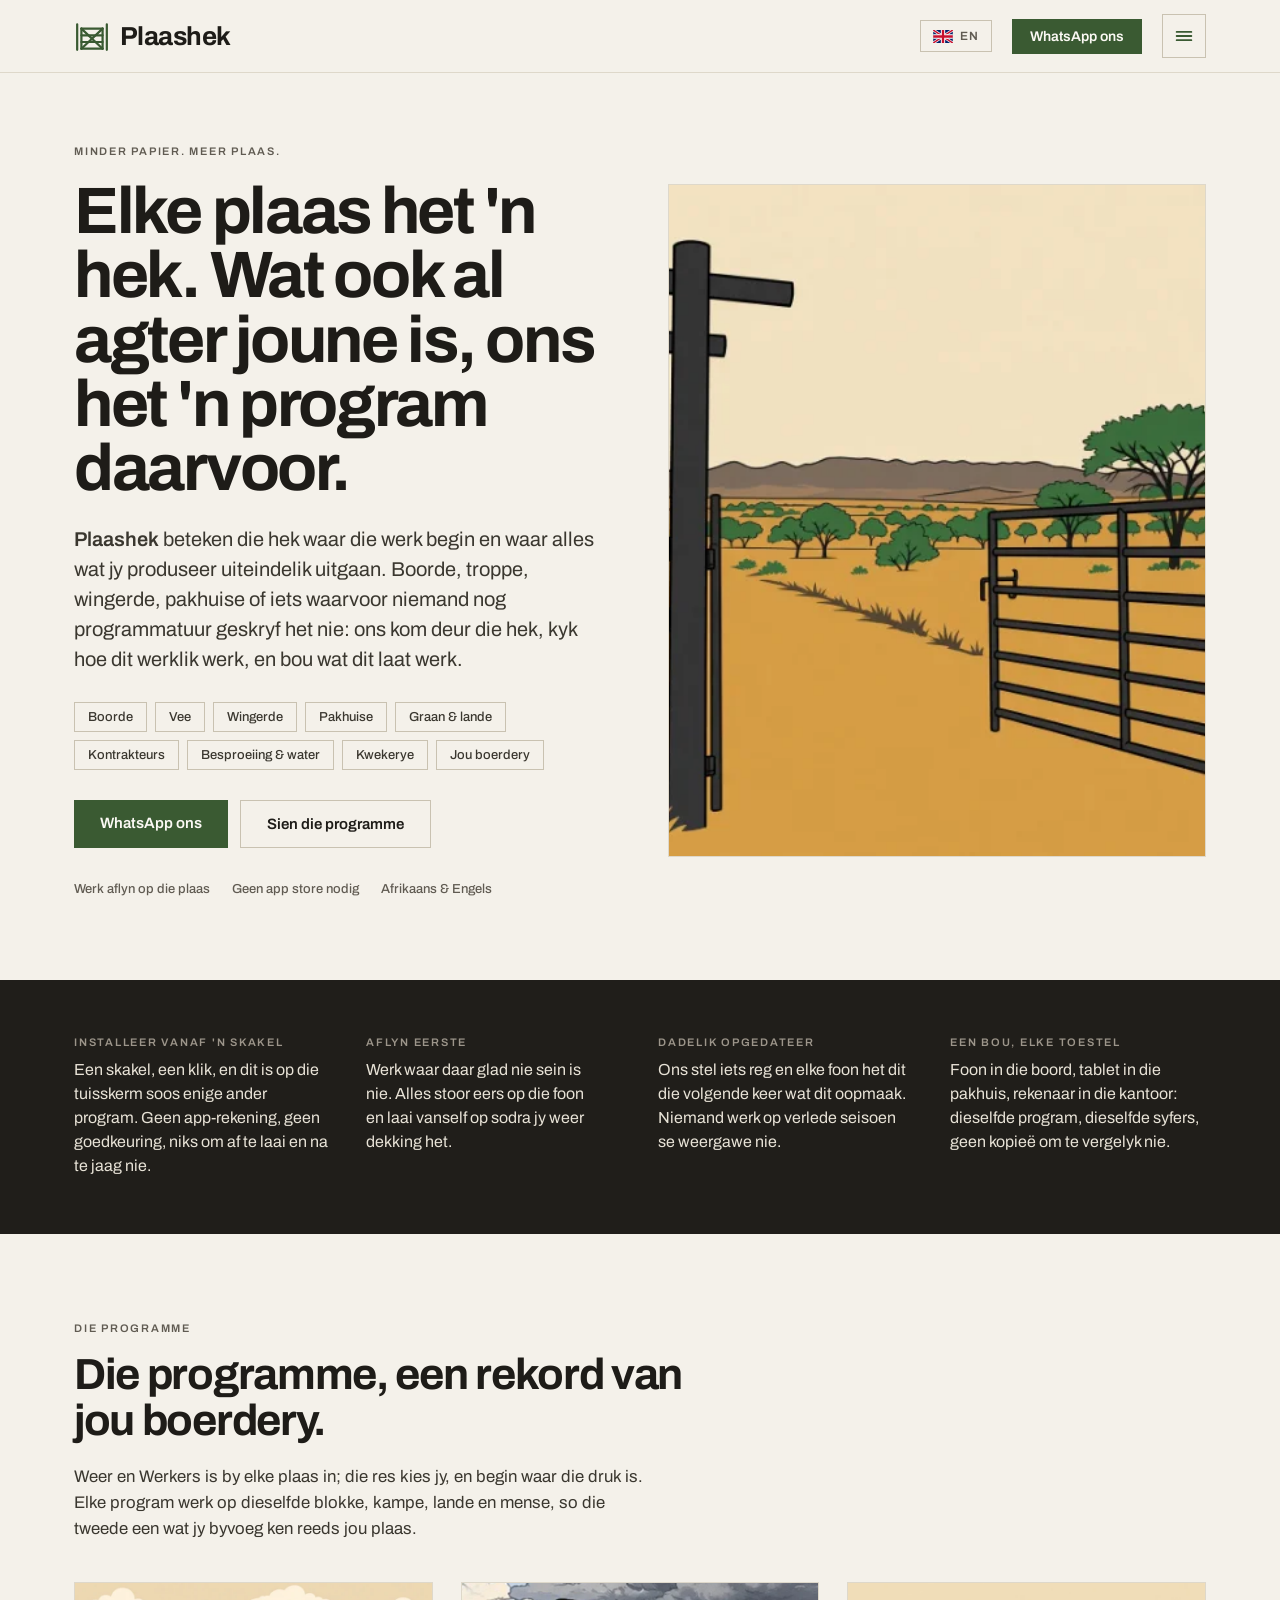
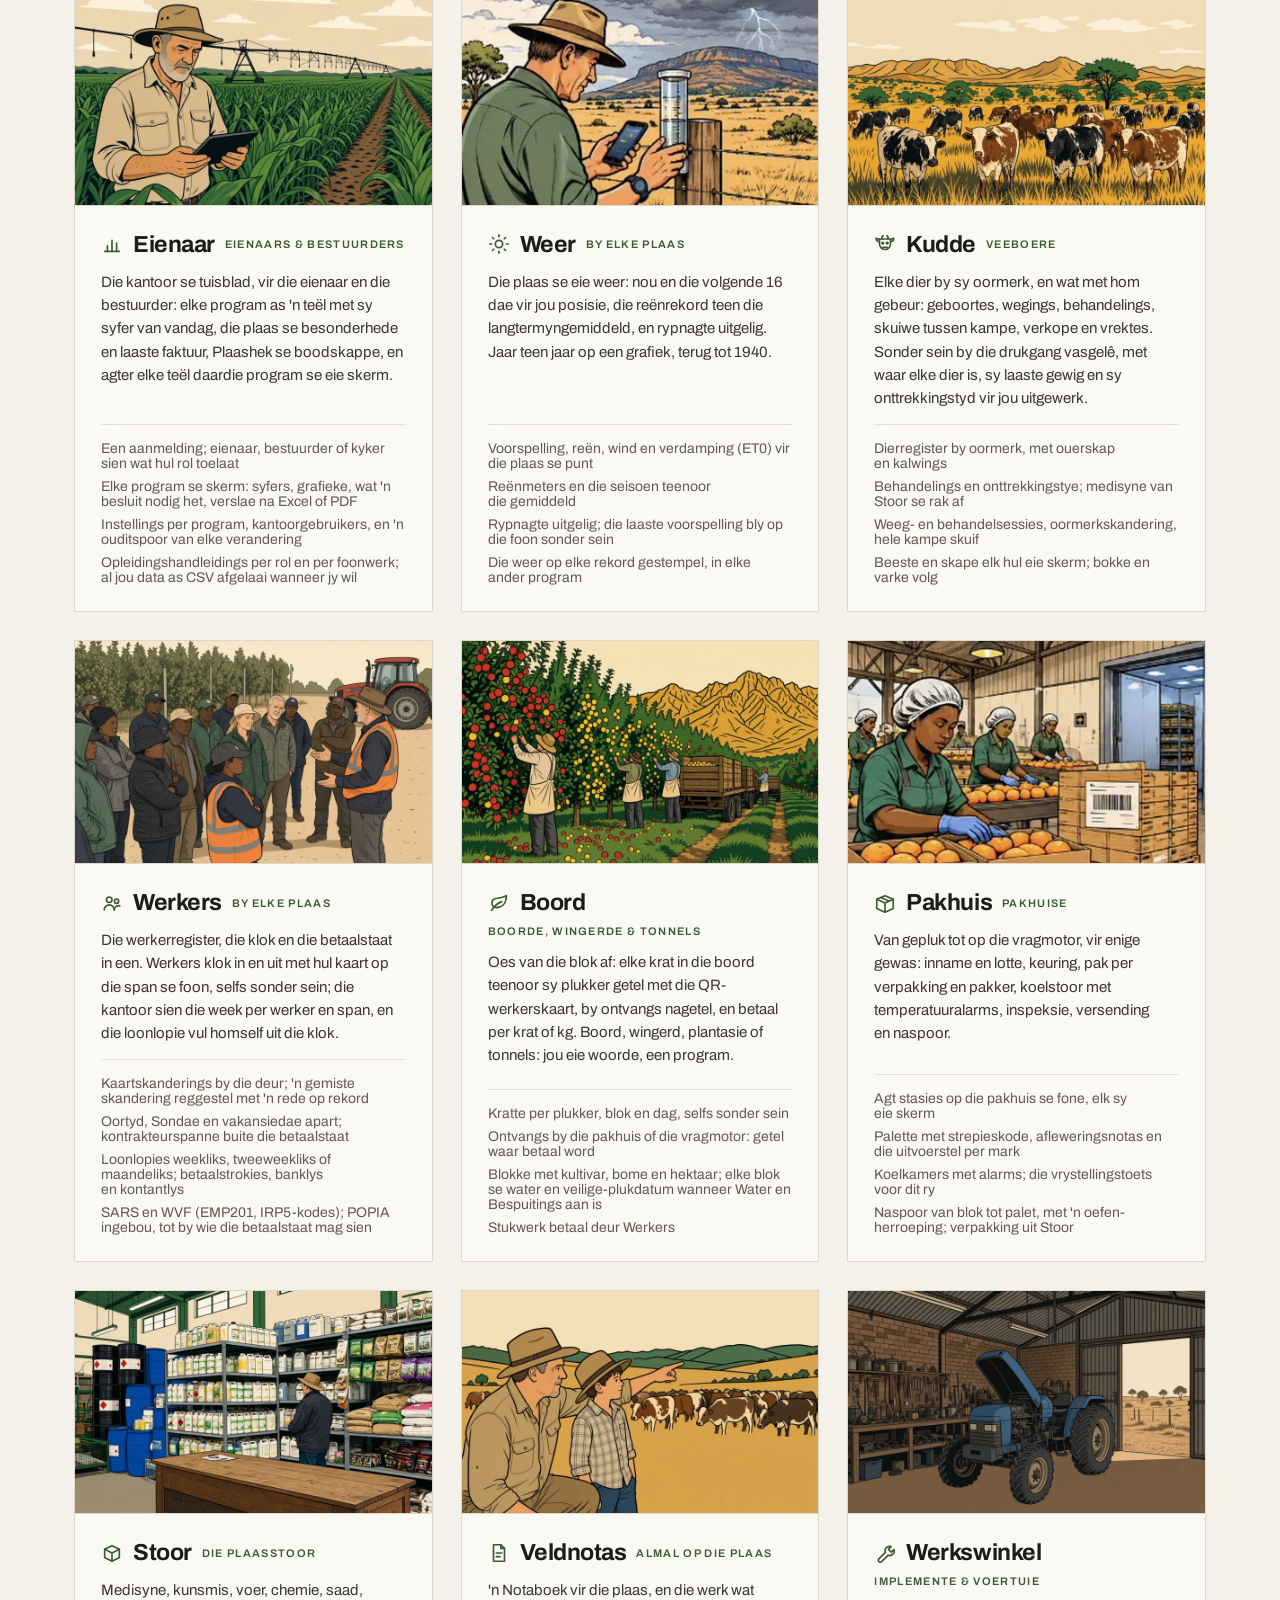
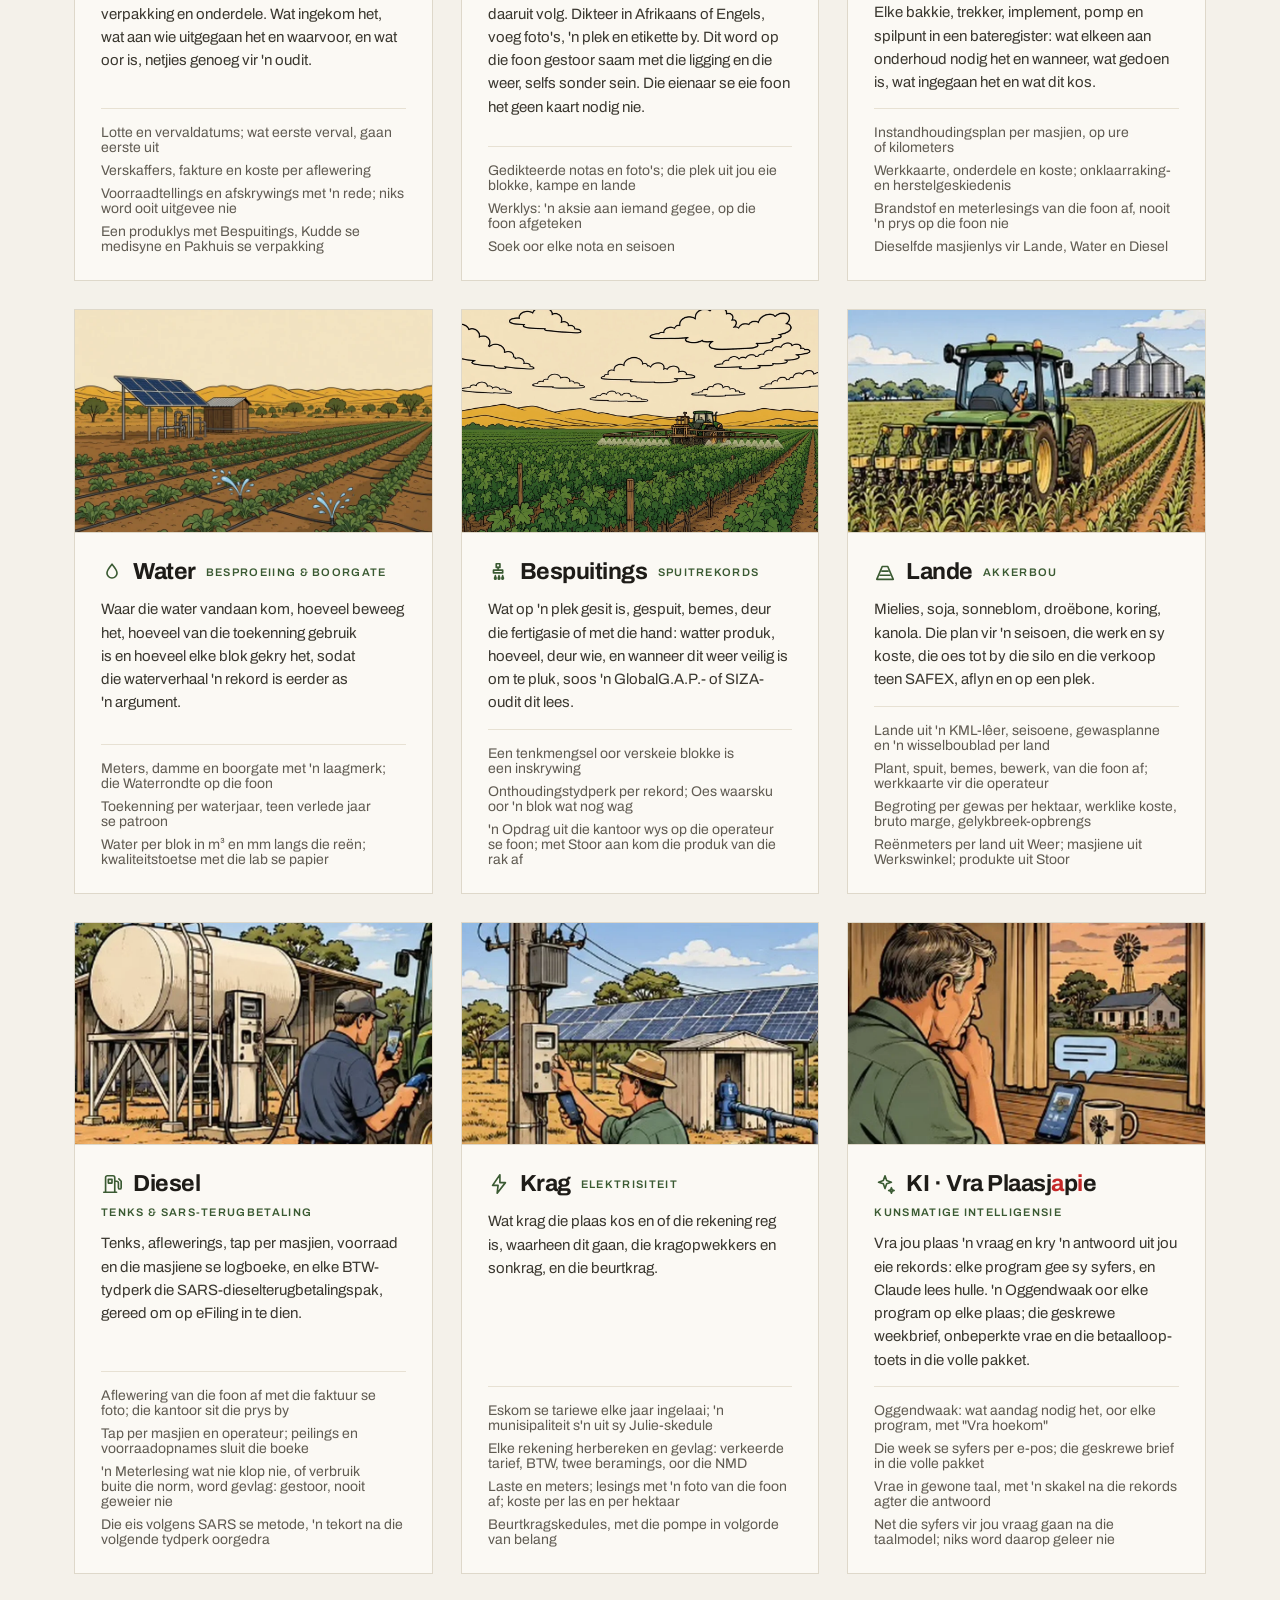
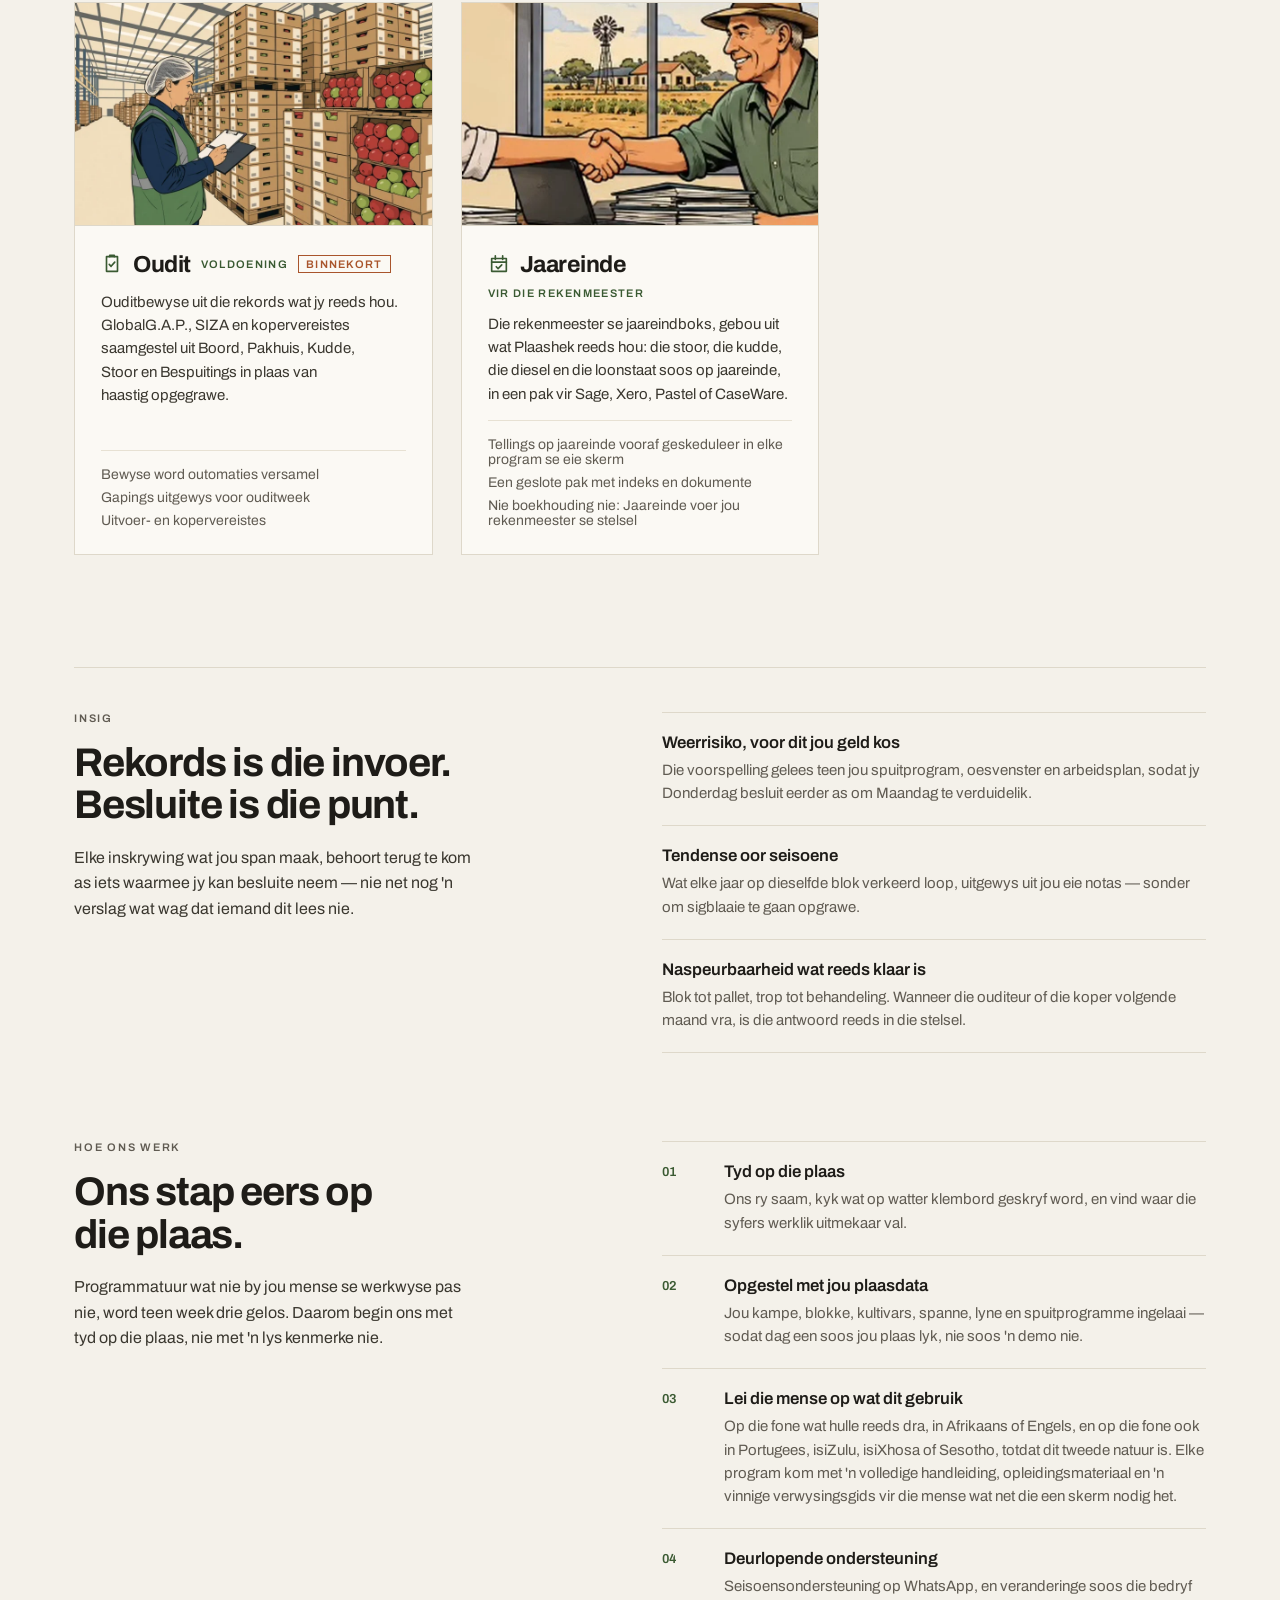
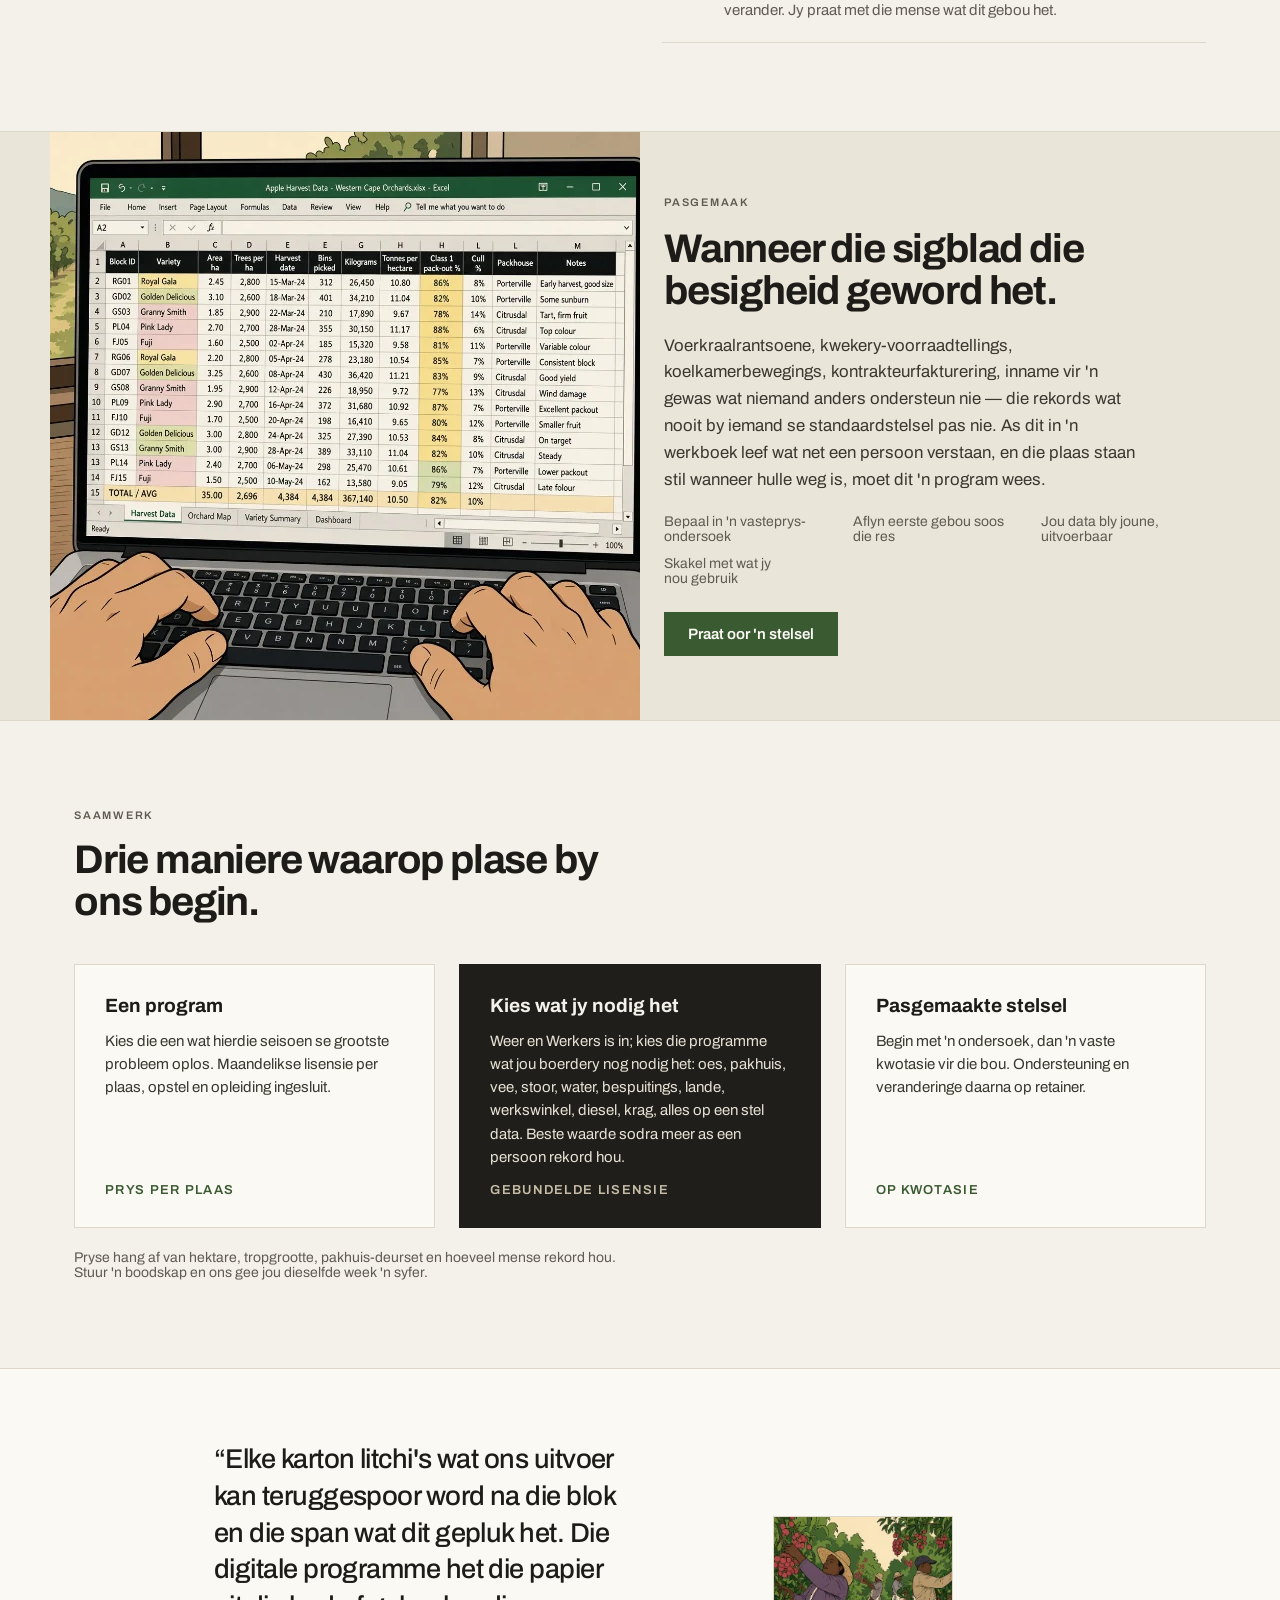
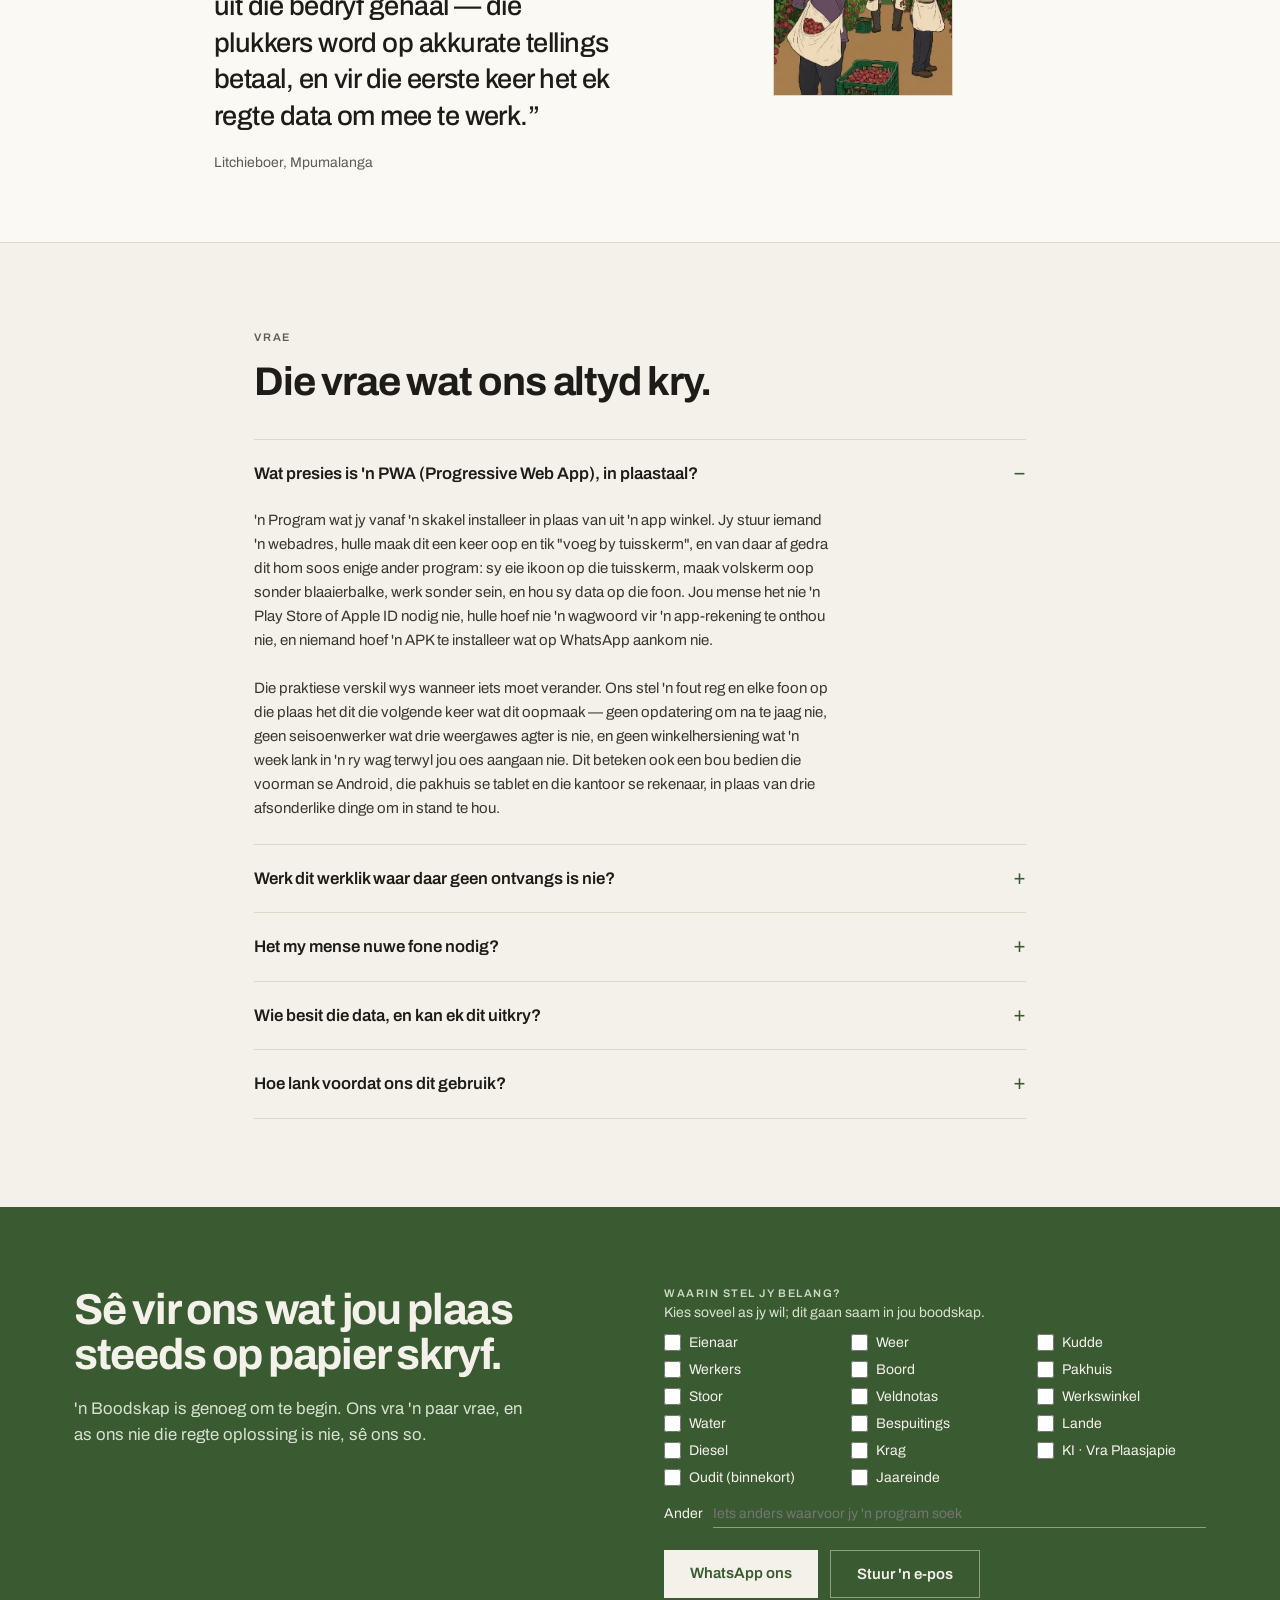
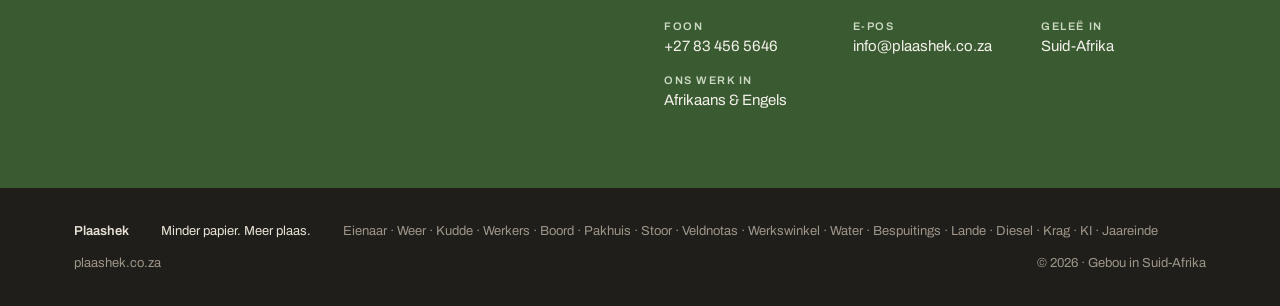
==== commit 3cb76f53: "Year-end is out; say plainly where the data goes Jaareinde shipped in v0.12.0 (8 November 2026), so " ====
--- a/index.html
+++ b/index.html
@@ -500,7 +500,7 @@
         <div style="display:flex;align-items:center;gap:10px;flex-wrap:wrap">
           <svg viewBox="0 0 24 24" style="width:22px;height:22px;display:block;flex:0 0 auto" fill="none" stroke="#3A5A32" stroke-width="1.8" stroke-linecap="round" stroke-linejoin="round" aria-hidden="true"><path d="M4 6h16v14H4z"></path><path d="M4 10h16M8 3v4M16 3v4"></path><path d="M9 15l2 2 4-4"></path></svg>
           <h3 style="margin:0;font-size:1.45rem;font-weight:700;letter-spacing:-0.02em">Jaareinde</h3>
-          <span style="font-size:11px;font-weight:600;letter-spacing:0.12em;text-transform:uppercase;color:#3A5A32">Vir die rekenmeester</span><span style="font-size:11px;font-weight:600;letter-spacing:0.12em;text-transform:uppercase;color:#A9552C;border:1px solid #A9552C;padding:2px 7px">Binnekort</span>
+          <span style="font-size:11px;font-weight:600;letter-spacing:0.12em;text-transform:uppercase;color:#3A5A32">Vir die rekenmeester</span>
         </div>
         <p style="margin:0;font-size:15px;line-height:1.55;color:#3A372F">Die rekenmeester se jaareindboks, gebou uit wat Plaashek reeds hou: die stoor, die kudde, die diesel en die loonstaat soos op jaareinde, in een pak vir Sage, Xero, Pastel of CaseWare.</p>
         <ul style="margin:auto 0 0;padding:16px 0 0;list-style:none;display:flex;flex-direction:column;gap:8px;font-size:14px;color:#605B52;border-top:1px solid #E7E1D3">
@@ -653,7 +653,7 @@
     </div>
 
     <div style="border-top:1px solid #DED8CA">
-      <details><summary style="width:100%;background:transparent;border:0;padding:22px 0;display:flex;gap:20px;align-items:baseline;text-align:left;cursor:pointer;color:#1E1C18;list-style:none" class="x16"><span style="flex:1;font-size:1.05rem;font-weight:600;line-height:1.4">Wie besit die data, en kan ek dit uitkry?</span><span class="fq" style="font-size:1.3rem;line-height:1;color:#3A5A32"></span></summary><p style="margin:0;padding:0 0 24px;max-width:64ch;font-size:15px;line-height:1.6;color:#3A372F">Jy. Elke rekord wat jou mense vaslê behoort aan die plaas, nie aan ons nie — en jou data verlaat nooit die plaas nie: niks word verkoop, met 'n derde party gedeel, of gebruik om iets buite jou eie bedryf te leer nie. Net KI stuur die syfers vir 'n vraag wat jy stel na die taalmodel, en net as jy KI aan het. Voer enige tyd na 'n Excel sigblad uit, op jou eie skedule, en as jy ooit weggaan neem jy die volle geskiedenis saam in 'n formaat wat jy sonder ons kan oopmaak. Geen uittreefooi, geen data wat vasgehou word, geen laaste-minuut onderhandeling nie. Ons verdien eerder die volgende seisoen as om jou vas te hou.<br><br>Aan die tegniese kant pas ons in by wat jy het. As daar reeds 'n bediener, 'n rekeningkundige pakket, 'n weegstelsel of 'n pakhuislyn met sy eie programmatuur is, werk ons daarnaas en skakel waar dit sin maak. As daar nog nie veel is nie, beveel ons aan wat werklik op ander plase gewerk het — rugsteun, konnektiwiteit, wie watter aanmelding hou — eerder as om vir jou infrastruktuur te verkoop wat jy nie nodig het nie.</p></details>
+      <details><summary style="width:100%;background:transparent;border:0;padding:22px 0;display:flex;gap:20px;align-items:baseline;text-align:left;cursor:pointer;color:#1E1C18;list-style:none" class="x16"><span style="flex:1;font-size:1.05rem;font-weight:600;line-height:1.4">Wie besit die data, en kan ek dit uitkry?</span><span class="fq" style="font-size:1.3rem;line-height:1;color:#3A5A32"></span></summary><p style="margin:0;padding:0 0 24px;max-width:64ch;font-size:15px;line-height:1.6;color:#3A372F">Jy. Elke rekord wat jou mense vaslê behoort aan die plaas, nie aan ons nie. Dit word in jou plaas se eie installasie op 'n Suid-Afrikaanse bediener gehou, en niks word verkoop, met 'n derde party gedeel, of gebruik om iets buite jou eie bedryf te leer nie. Twee dinge stuur inligting na 'n KI-model, en net nadat jy hulle aanskakel: Plaasjapie stuur die syfers vir die vraag wat jy vra, en Diesel se faktuurlees stuur die foto van 'n faktuur. Nie een word gebruik om die model te leer nie. Voer enige tyd na 'n Excel sigblad uit, op jou eie skedule, en as jy ooit weggaan neem jy die volle geskiedenis saam in 'n formaat wat jy sonder ons kan oopmaak. Geen uittreefooi, geen data wat vasgehou word, geen laaste-minuut onderhandeling nie. Ons verdien eerder die volgende seisoen as om jou vas te hou.<br><br>Aan die tegniese kant pas ons in by wat jy het. As daar reeds 'n bediener, 'n rekeningkundige pakket, 'n weegstelsel of 'n pakhuislyn met sy eie programmatuur is, werk ons daarnaas en skakel waar dit sin maak. As daar nog nie veel is nie, beveel ons aan wat werklik op ander plase gewerk het — rugsteun, konnektiwiteit, wie watter aanmelding hou — eerder as om vir jou infrastruktuur te verkoop wat jy nie nodig het nie.</p></details>
     </div>
 
     <div style="border-top:1px solid #DED8CA;border-bottom:1px solid #DED8CA">
@@ -672,7 +672,7 @@
         <fieldset id="kies" style="margin:0;padding:0;border:0;min-width:0">
           <legend style="padding:0;margin:0 0 6px;font-size:11px;font-weight:600;letter-spacing:0.14em;text-transform:uppercase;color:#CBD9C2">Waarin stel jy belang?</legend>
           <p style="margin:0 0 14px;font-size:14px;color:#D8E2D0">Kies soveel as jy wil; dit gaan saam in jou boodskap.</p>
-          <div style="display:grid;grid-template-columns:repeat(auto-fill,minmax(150px,1fr));gap:10px 18px"><label style="display:flex;align-items:center;gap:8px;font-size:14px;color:#F4F1EA;cursor:pointer"><input type="checkbox" value="Eienaar" style="width:17px;height:17px;margin:0;accent-color:#F4F1EA">Eienaar</label><label style="display:flex;align-items:center;gap:8px;font-size:14px;color:#F4F1EA;cursor:pointer"><input type="checkbox" value="Weer" style="width:17px;height:17px;margin:0;accent-color:#F4F1EA">Weer</label><label style="display:flex;align-items:center;gap:8px;font-size:14px;color:#F4F1EA;cursor:pointer"><input type="checkbox" value="Kudde" style="width:17px;height:17px;margin:0;accent-color:#F4F1EA">Kudde</label><label style="display:flex;align-items:center;gap:8px;font-size:14px;color:#F4F1EA;cursor:pointer"><input type="checkbox" value="Werkers" style="width:17px;height:17px;margin:0;accent-color:#F4F1EA">Werkers</label><label style="display:flex;align-items:center;gap:8px;font-size:14px;color:#F4F1EA;cursor:pointer"><input type="checkbox" value="Boord" style="width:17px;height:17px;margin:0;accent-color:#F4F1EA">Boord</label><label style="display:flex;align-items:center;gap:8px;font-size:14px;color:#F4F1EA;cursor:pointer"><input type="checkbox" value="Pakhuis" style="width:17px;height:17px;margin:0;accent-color:#F4F1EA">Pakhuis</label><label style="display:flex;align-items:center;gap:8px;font-size:14px;color:#F4F1EA;cursor:pointer"><input type="checkbox" value="Stoor" style="width:17px;height:17px;margin:0;accent-color:#F4F1EA">Stoor</label><label style="display:flex;align-items:center;gap:8px;font-size:14px;color:#F4F1EA;cursor:pointer"><input type="checkbox" value="Veldnotas" style="width:17px;height:17px;margin:0;accent-color:#F4F1EA">Veldnotas</label><label style="display:flex;align-items:center;gap:8px;font-size:14px;color:#F4F1EA;cursor:pointer"><input type="checkbox" value="Werkswinkel" style="width:17px;height:17px;margin:0;accent-color:#F4F1EA">Werkswinkel</label><label style="display:flex;align-items:center;gap:8px;font-size:14px;color:#F4F1EA;cursor:pointer"><input type="checkbox" value="Water" style="width:17px;height:17px;margin:0;accent-color:#F4F1EA">Water</label><label style="display:flex;align-items:center;gap:8px;font-size:14px;color:#F4F1EA;cursor:pointer"><input type="checkbox" value="Bespuitings" style="width:17px;height:17px;margin:0;accent-color:#F4F1EA">Bespuitings</label><label style="display:flex;align-items:center;gap:8px;font-size:14px;color:#F4F1EA;cursor:pointer"><input type="checkbox" value="Lande" style="width:17px;height:17px;margin:0;accent-color:#F4F1EA">Lande</label><label style="display:flex;align-items:center;gap:8px;font-size:14px;color:#F4F1EA;cursor:pointer"><input type="checkbox" value="Diesel" style="width:17px;height:17px;margin:0;accent-color:#F4F1EA">Diesel</label><label style="display:flex;align-items:center;gap:8px;font-size:14px;color:#F4F1EA;cursor:pointer"><input type="checkbox" value="Krag" style="width:17px;height:17px;margin:0;accent-color:#F4F1EA">Krag</label><label style="display:flex;align-items:center;gap:8px;font-size:14px;color:#F4F1EA;cursor:pointer"><input type="checkbox" value="KI · Vra Plaasjapie" style="width:17px;height:17px;margin:0;accent-color:#F4F1EA">KI · Vra Plaasjapie</label><label style="display:flex;align-items:center;gap:8px;font-size:14px;color:#F4F1EA;cursor:pointer"><input type="checkbox" value="Oudit (binnekort)" style="width:17px;height:17px;margin:0;accent-color:#F4F1EA">Oudit (binnekort)</label><label style="display:flex;align-items:center;gap:8px;font-size:14px;color:#F4F1EA;cursor:pointer"><input type="checkbox" value="Jaareinde (binnekort)" style="width:17px;height:17px;margin:0;accent-color:#F4F1EA">Jaareinde (binnekort)</label></div>
+          <div style="display:grid;grid-template-columns:repeat(auto-fill,minmax(150px,1fr));gap:10px 18px"><label style="display:flex;align-items:center;gap:8px;font-size:14px;color:#F4F1EA;cursor:pointer"><input type="checkbox" value="Eienaar" style="width:17px;height:17px;margin:0;accent-color:#F4F1EA">Eienaar</label><label style="display:flex;align-items:center;gap:8px;font-size:14px;color:#F4F1EA;cursor:pointer"><input type="checkbox" value="Weer" style="width:17px;height:17px;margin:0;accent-color:#F4F1EA">Weer</label><label style="display:flex;align-items:center;gap:8px;font-size:14px;color:#F4F1EA;cursor:pointer"><input type="checkbox" value="Kudde" style="width:17px;height:17px;margin:0;accent-color:#F4F1EA">Kudde</label><label style="display:flex;align-items:center;gap:8px;font-size:14px;color:#F4F1EA;cursor:pointer"><input type="checkbox" value="Werkers" style="width:17px;height:17px;margin:0;accent-color:#F4F1EA">Werkers</label><label style="display:flex;align-items:center;gap:8px;font-size:14px;color:#F4F1EA;cursor:pointer"><input type="checkbox" value="Boord" style="width:17px;height:17px;margin:0;accent-color:#F4F1EA">Boord</label><label style="display:flex;align-items:center;gap:8px;font-size:14px;color:#F4F1EA;cursor:pointer"><input type="checkbox" value="Pakhuis" style="width:17px;height:17px;margin:0;accent-color:#F4F1EA">Pakhuis</label><label style="display:flex;align-items:center;gap:8px;font-size:14px;color:#F4F1EA;cursor:pointer"><input type="checkbox" value="Stoor" style="width:17px;height:17px;margin:0;accent-color:#F4F1EA">Stoor</label><label style="display:flex;align-items:center;gap:8px;font-size:14px;color:#F4F1EA;cursor:pointer"><input type="checkbox" value="Veldnotas" style="width:17px;height:17px;margin:0;accent-color:#F4F1EA">Veldnotas</label><label style="display:flex;align-items:center;gap:8px;font-size:14px;color:#F4F1EA;cursor:pointer"><input type="checkbox" value="Werkswinkel" style="width:17px;height:17px;margin:0;accent-color:#F4F1EA">Werkswinkel</label><label style="display:flex;align-items:center;gap:8px;font-size:14px;color:#F4F1EA;cursor:pointer"><input type="checkbox" value="Water" style="width:17px;height:17px;margin:0;accent-color:#F4F1EA">Water</label><label style="display:flex;align-items:center;gap:8px;font-size:14px;color:#F4F1EA;cursor:pointer"><input type="checkbox" value="Bespuitings" style="width:17px;height:17px;margin:0;accent-color:#F4F1EA">Bespuitings</label><label style="display:flex;align-items:center;gap:8px;font-size:14px;color:#F4F1EA;cursor:pointer"><input type="checkbox" value="Lande" style="width:17px;height:17px;margin:0;accent-color:#F4F1EA">Lande</label><label style="display:flex;align-items:center;gap:8px;font-size:14px;color:#F4F1EA;cursor:pointer"><input type="checkbox" value="Diesel" style="width:17px;height:17px;margin:0;accent-color:#F4F1EA">Diesel</label><label style="display:flex;align-items:center;gap:8px;font-size:14px;color:#F4F1EA;cursor:pointer"><input type="checkbox" value="Krag" style="width:17px;height:17px;margin:0;accent-color:#F4F1EA">Krag</label><label style="display:flex;align-items:center;gap:8px;font-size:14px;color:#F4F1EA;cursor:pointer"><input type="checkbox" value="KI · Vra Plaasjapie" style="width:17px;height:17px;margin:0;accent-color:#F4F1EA">KI · Vra Plaasjapie</label><label style="display:flex;align-items:center;gap:8px;font-size:14px;color:#F4F1EA;cursor:pointer"><input type="checkbox" value="Oudit (binnekort)" style="width:17px;height:17px;margin:0;accent-color:#F4F1EA">Oudit (binnekort)</label><label style="display:flex;align-items:center;gap:8px;font-size:14px;color:#F4F1EA;cursor:pointer"><input type="checkbox" value="Jaareinde" style="width:17px;height:17px;margin:0;accent-color:#F4F1EA">Jaareinde</label></div>
           <label style="display:flex;align-items:center;gap:10px;margin-top:14px;font-size:14px;color:#F4F1EA"><span style="flex:0 0 auto">Ander</span><input type="text" placeholder="Iets anders waarvoor jy 'n program soek" style="flex:1;min-width:0;background:transparent;border:0;border-bottom:1px solid rgba(244,241,234,0.45);color:#F4F1EA;font:inherit;font-size:14px;padding:6px 0;outline:0"></label>
         </fieldset>
         <div style="display:flex;flex-wrap:wrap;gap:12px">
@@ -705,7 +705,7 @@
     <div style="max-width:1180px;margin:0 auto;padding:36px 24px;display:flex;flex-wrap:wrap;gap:18px 32px;align-items:center;font-size:13px">
       <span style="color:#E7E2D6;font-weight:600">Plaashek</span>
       <span style="color:#E7E2D6">Minder papier. Meer plaas.</span>
-      <span>Eienaar · Weer · Kudde · Werkers · Boord · Pakhuis · Stoor · Veldnotas · Werkswinkel · Water · Bespuitings · Lande · Diesel · Krag · KI</span>
+      <span>Eienaar · Weer · Kudde · Werkers · Boord · Pakhuis · Stoor · Veldnotas · Werkswinkel · Water · Bespuitings · Lande · Diesel · Krag · KI · Jaareinde</span>
       <a href="https://plaashek.co.za" style="color:#9C958A" class="x22">plaashek.co.za</a>
       <span style="margin-left:auto">© 2026 · Gebou in Suid-Afrika</span>
     </div>
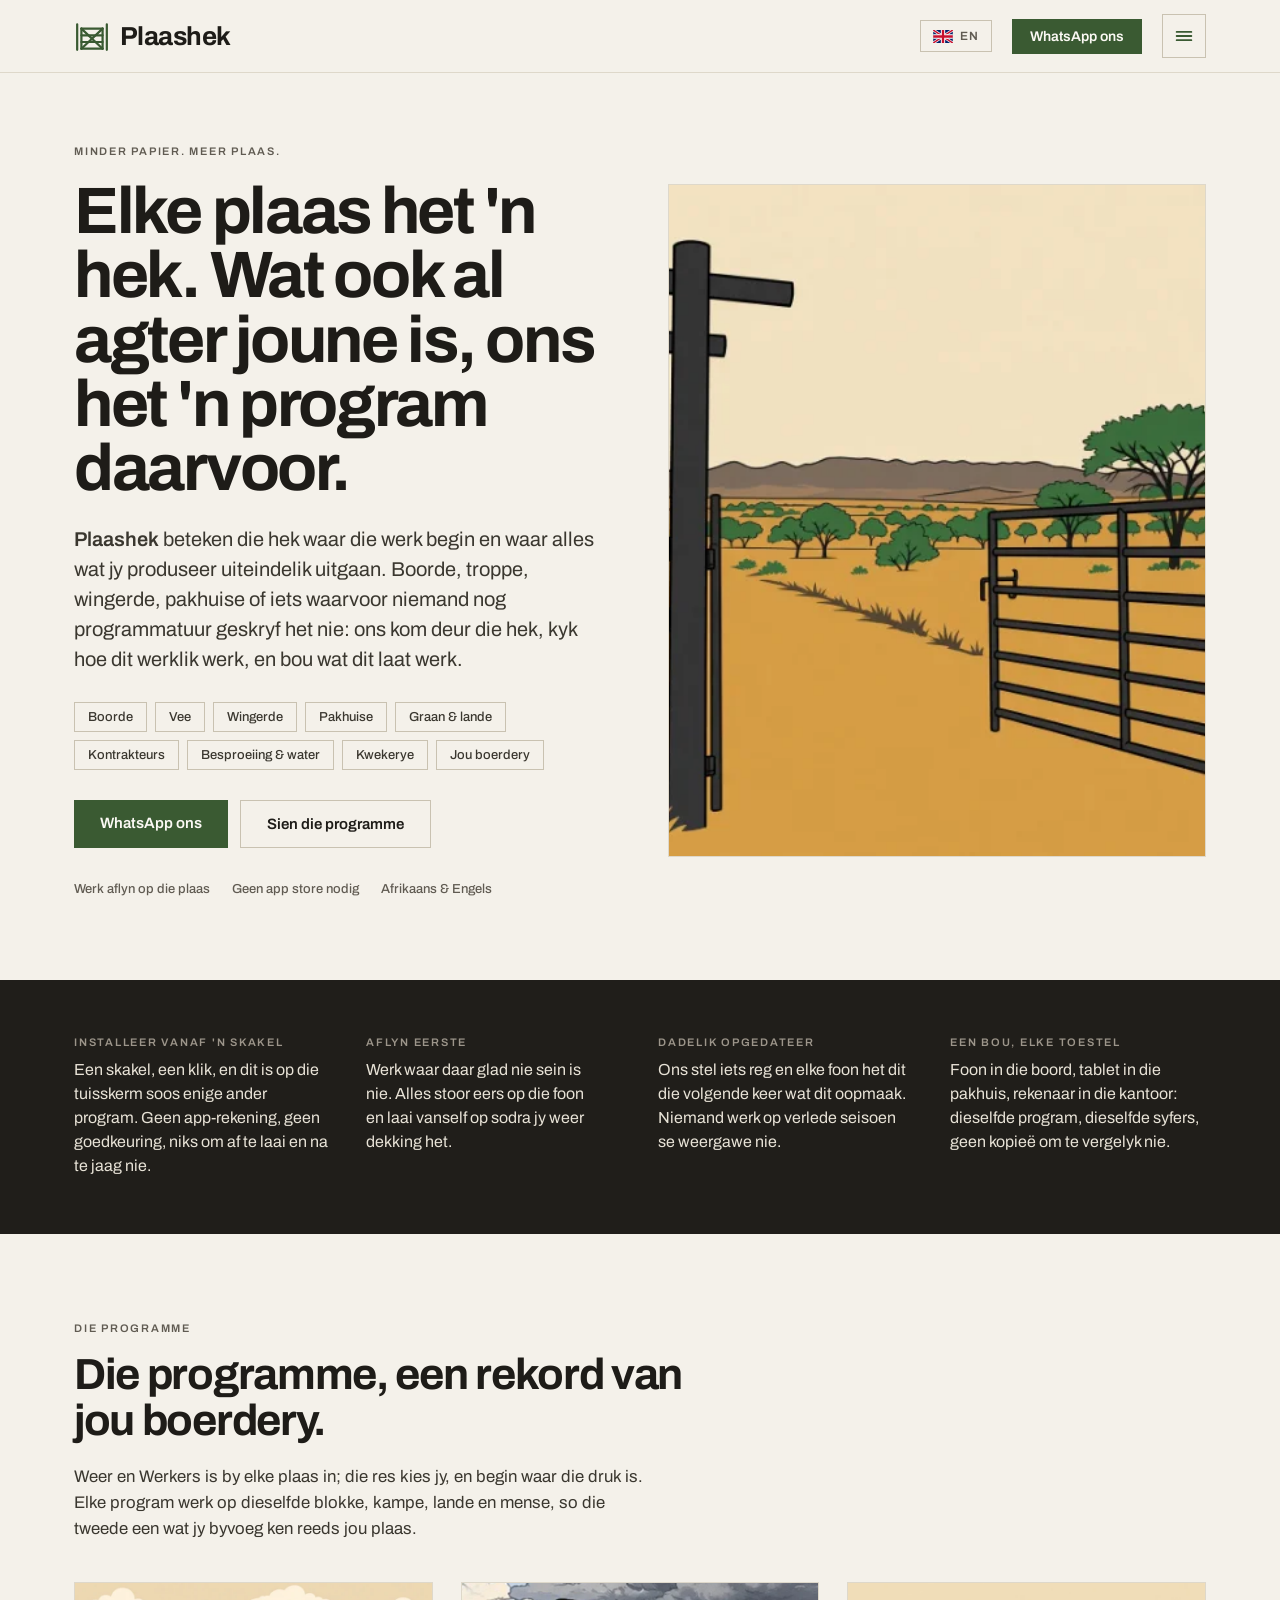
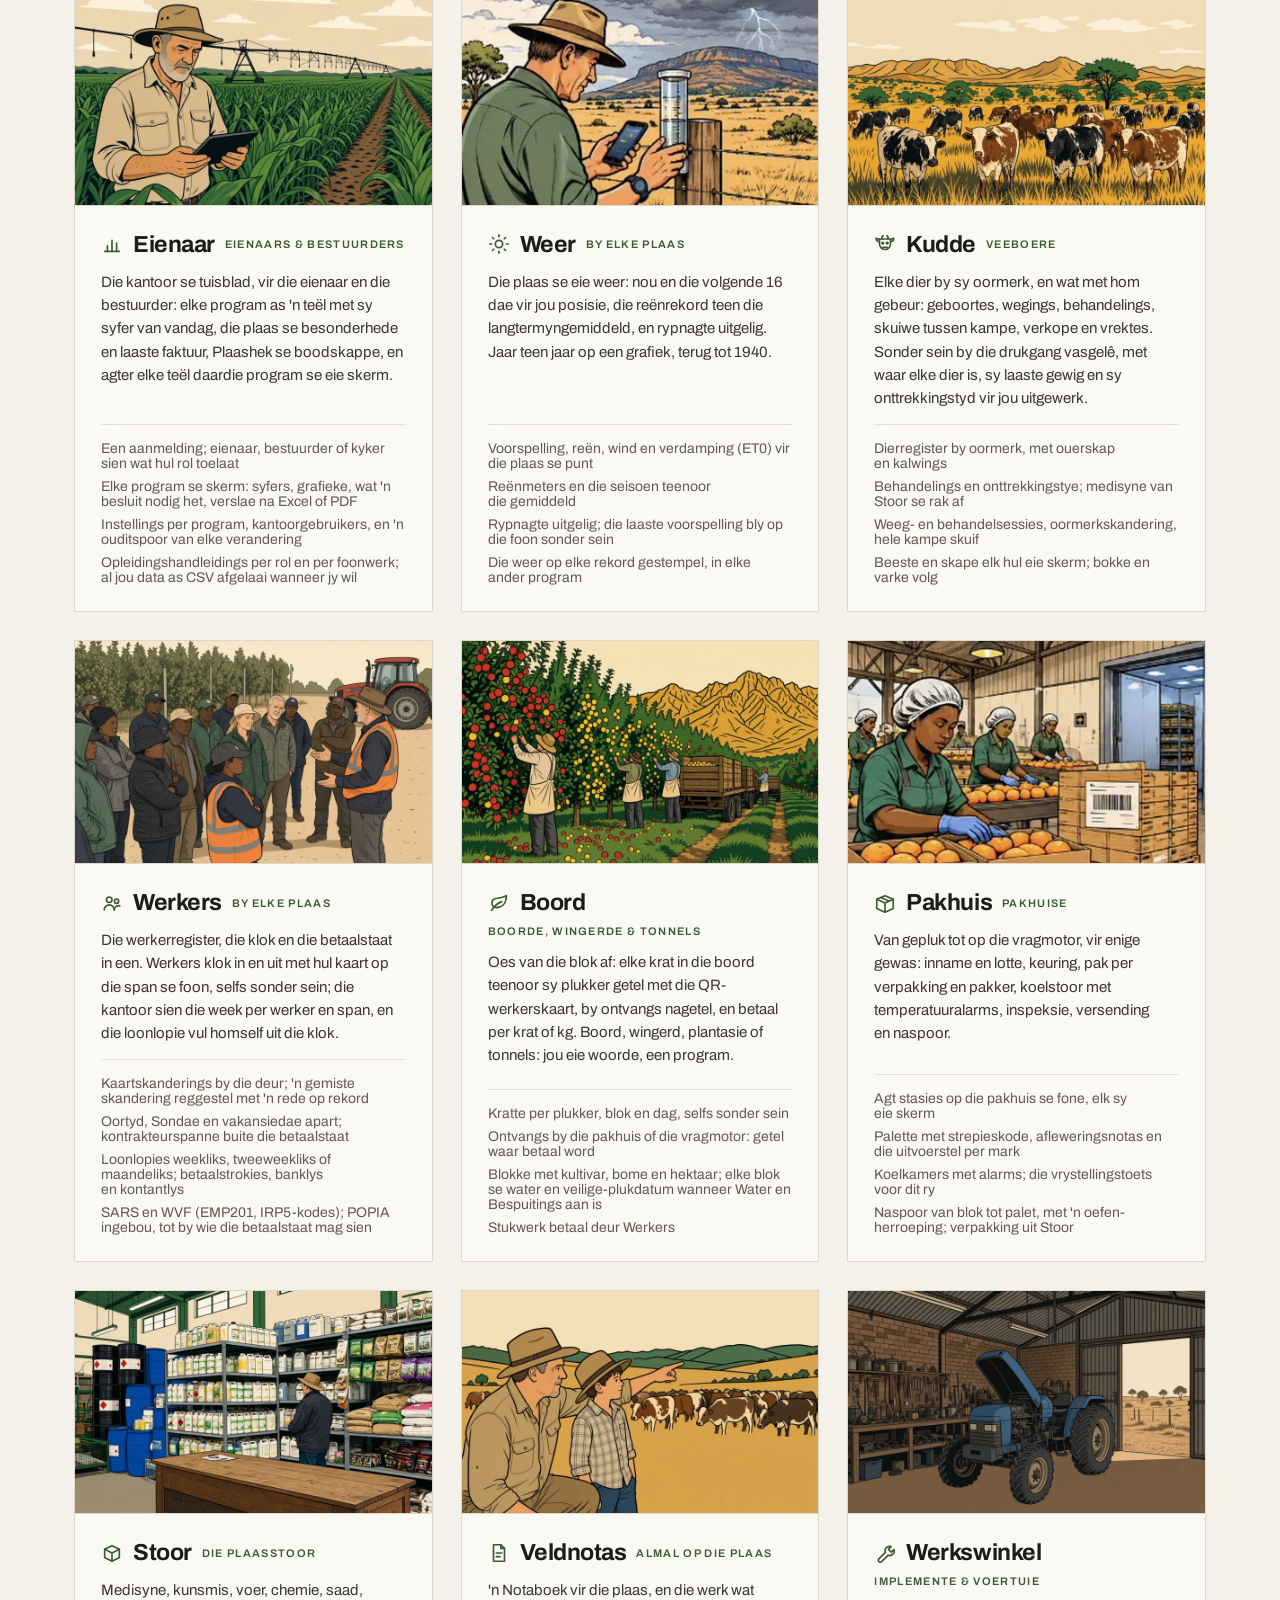
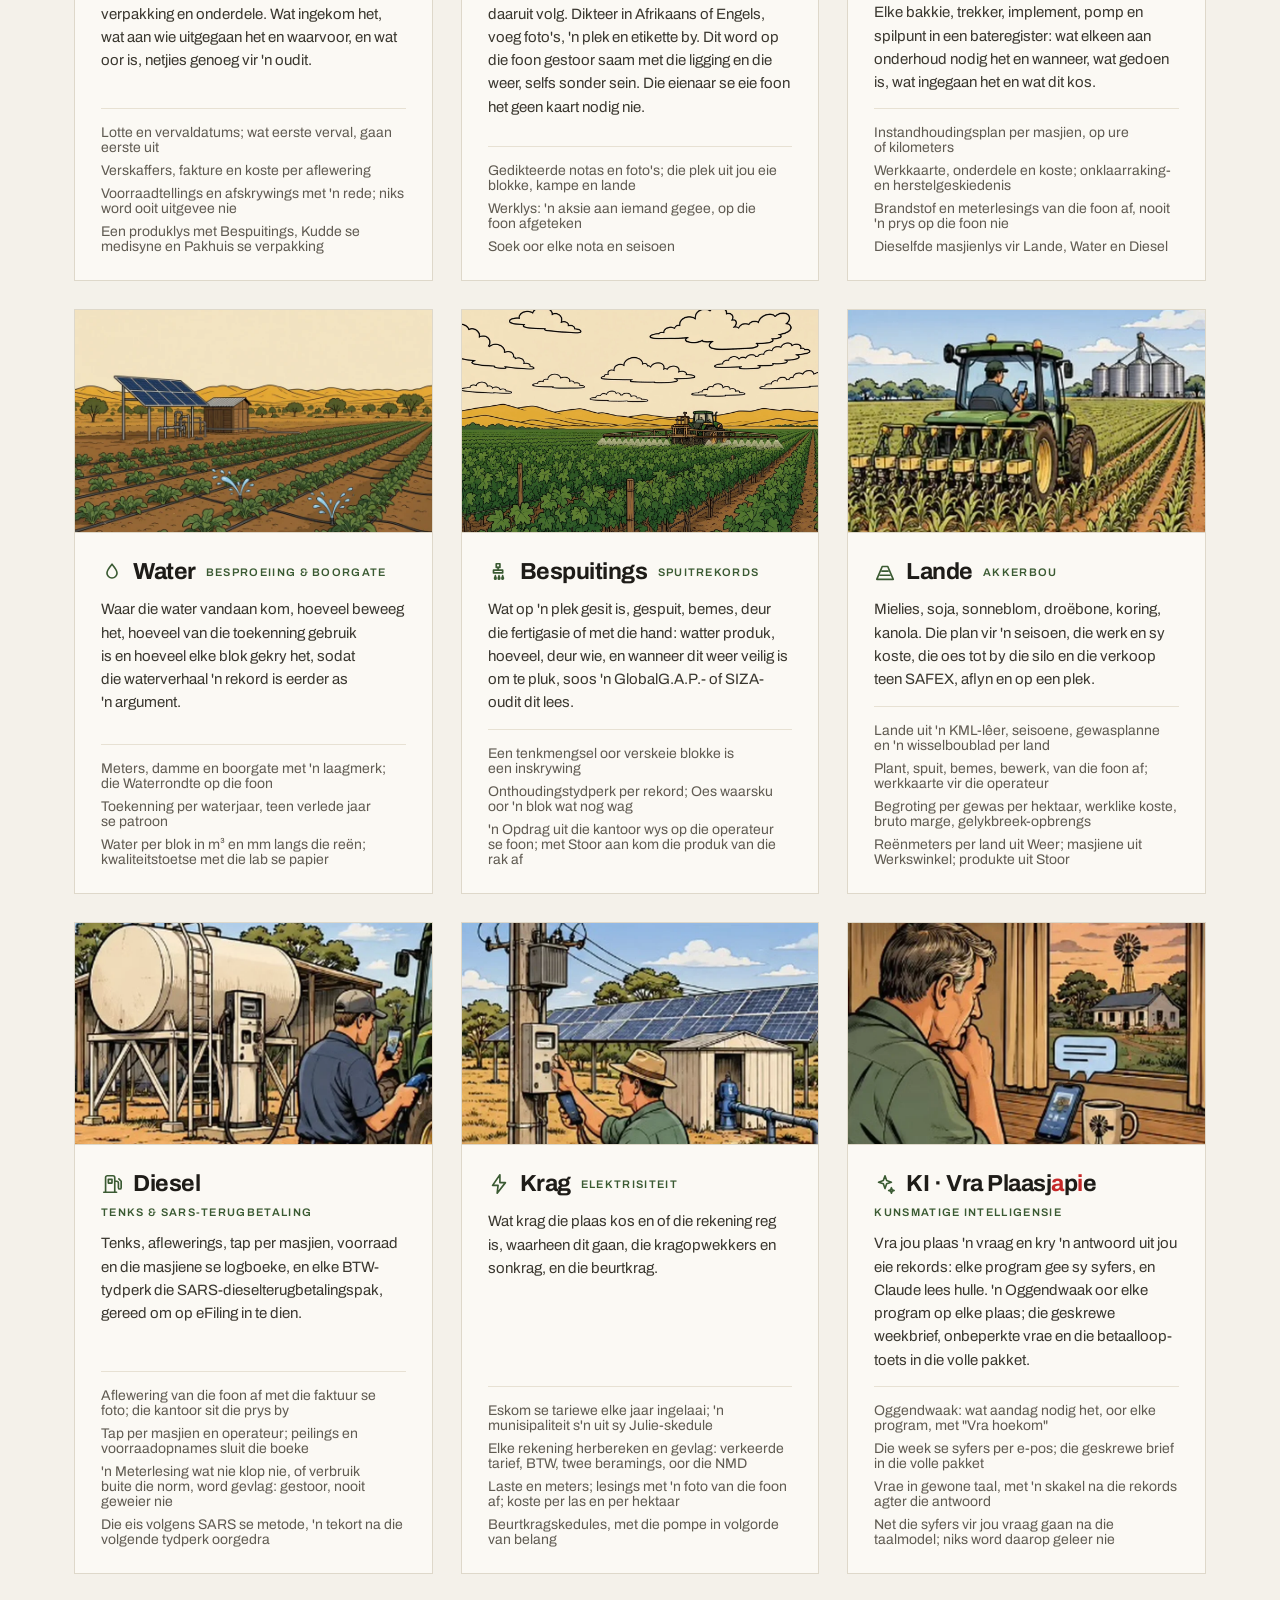
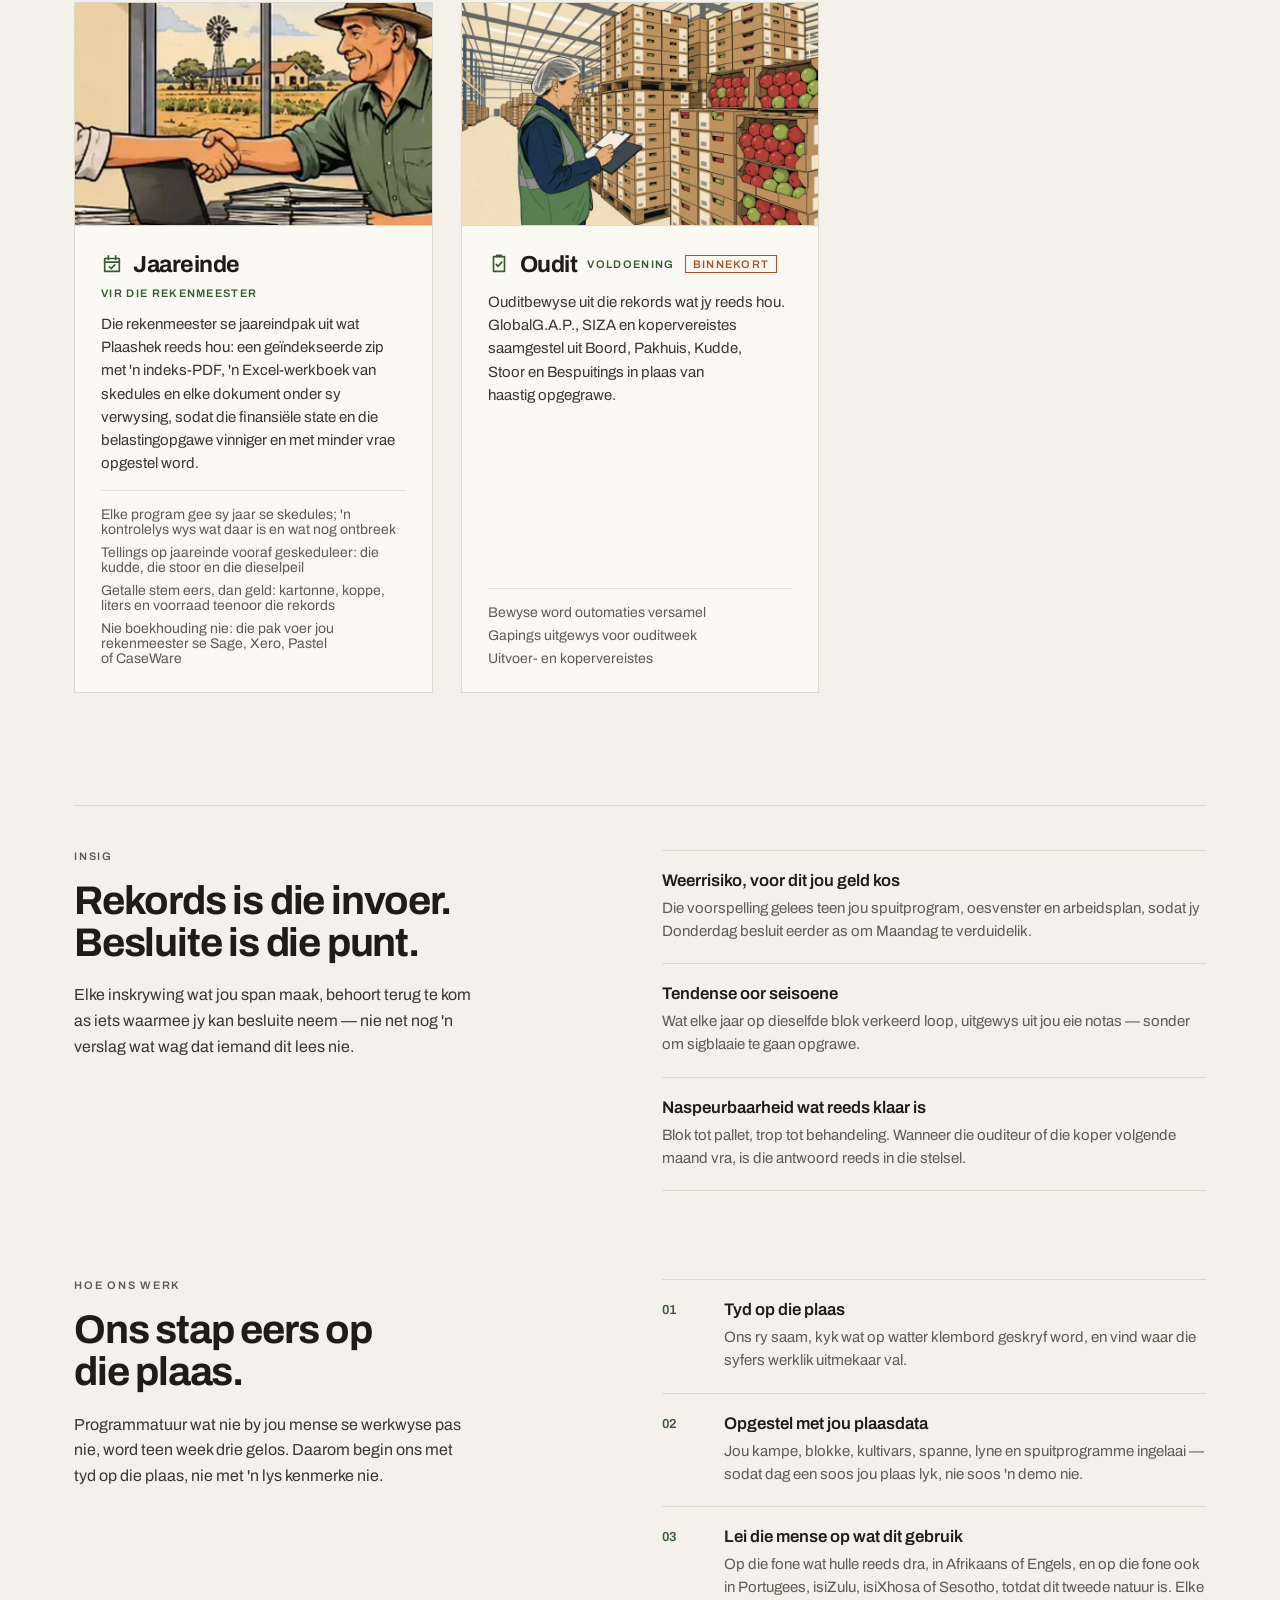
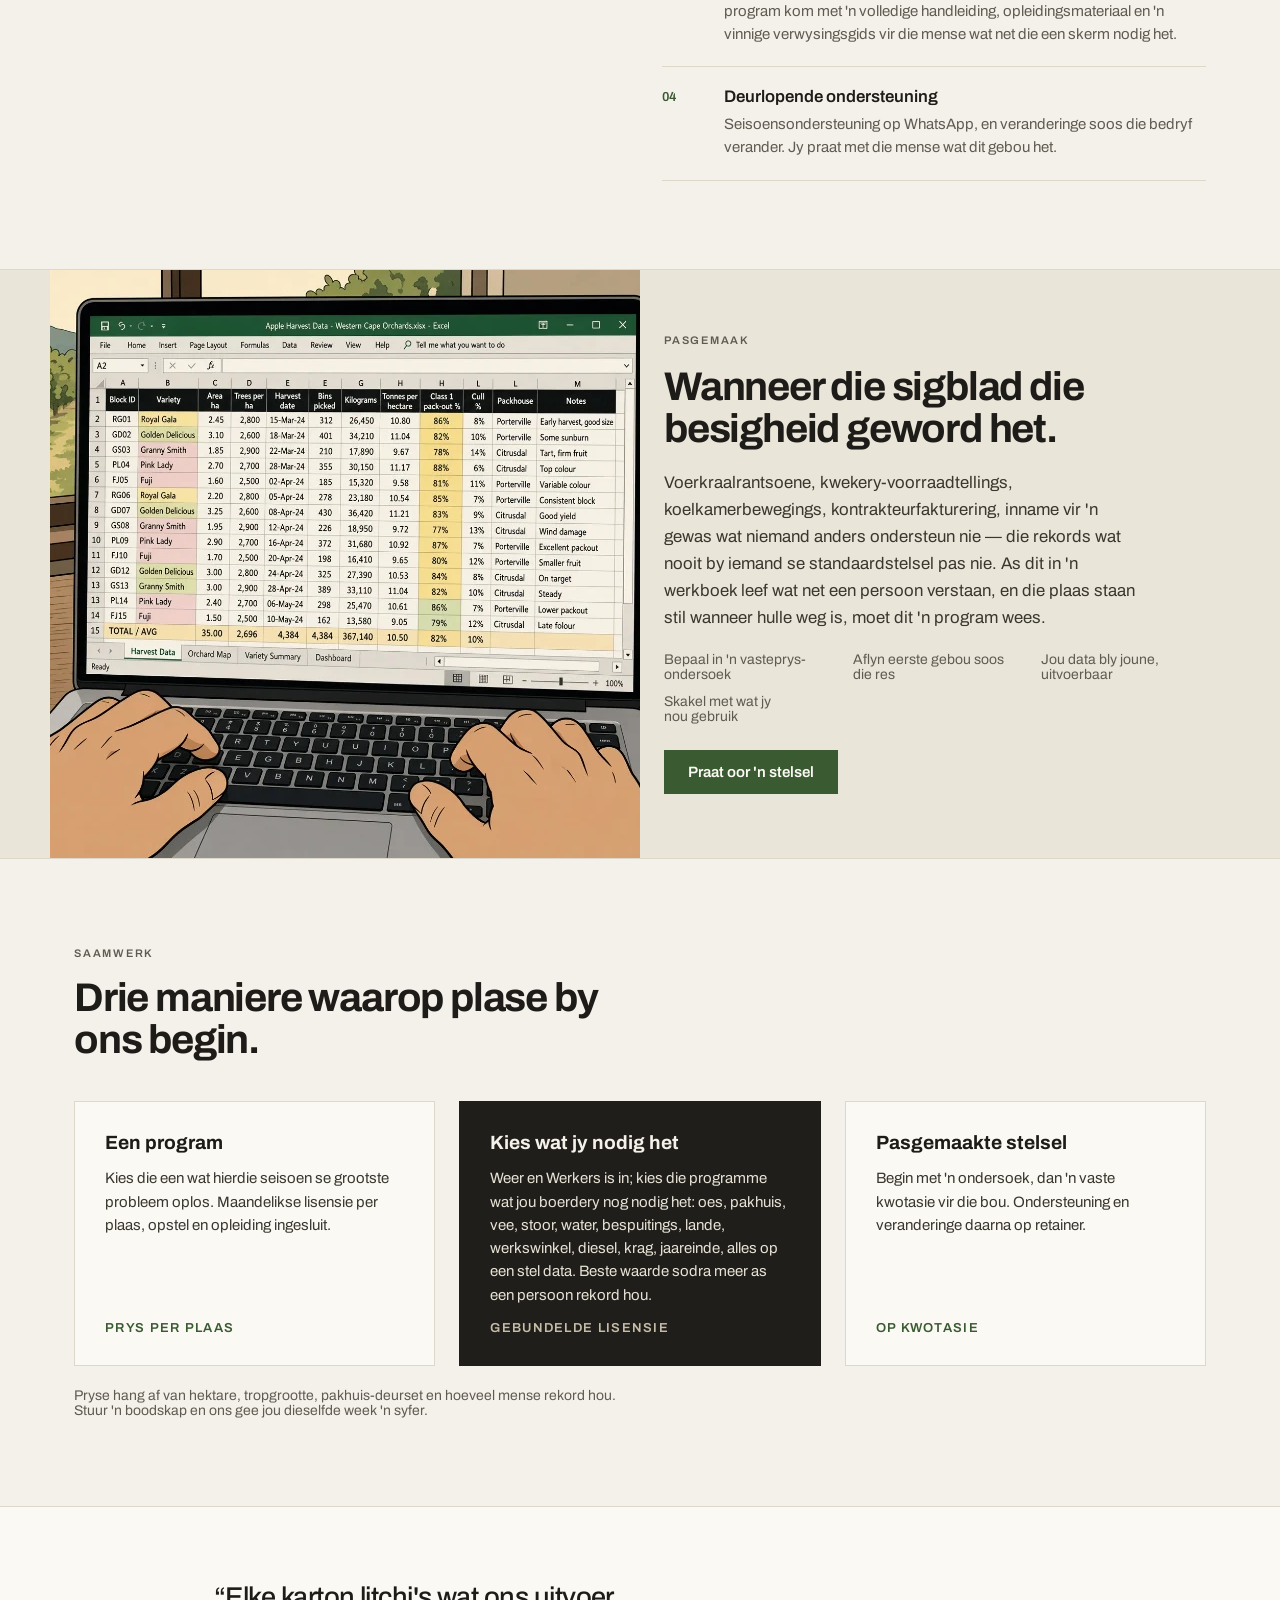
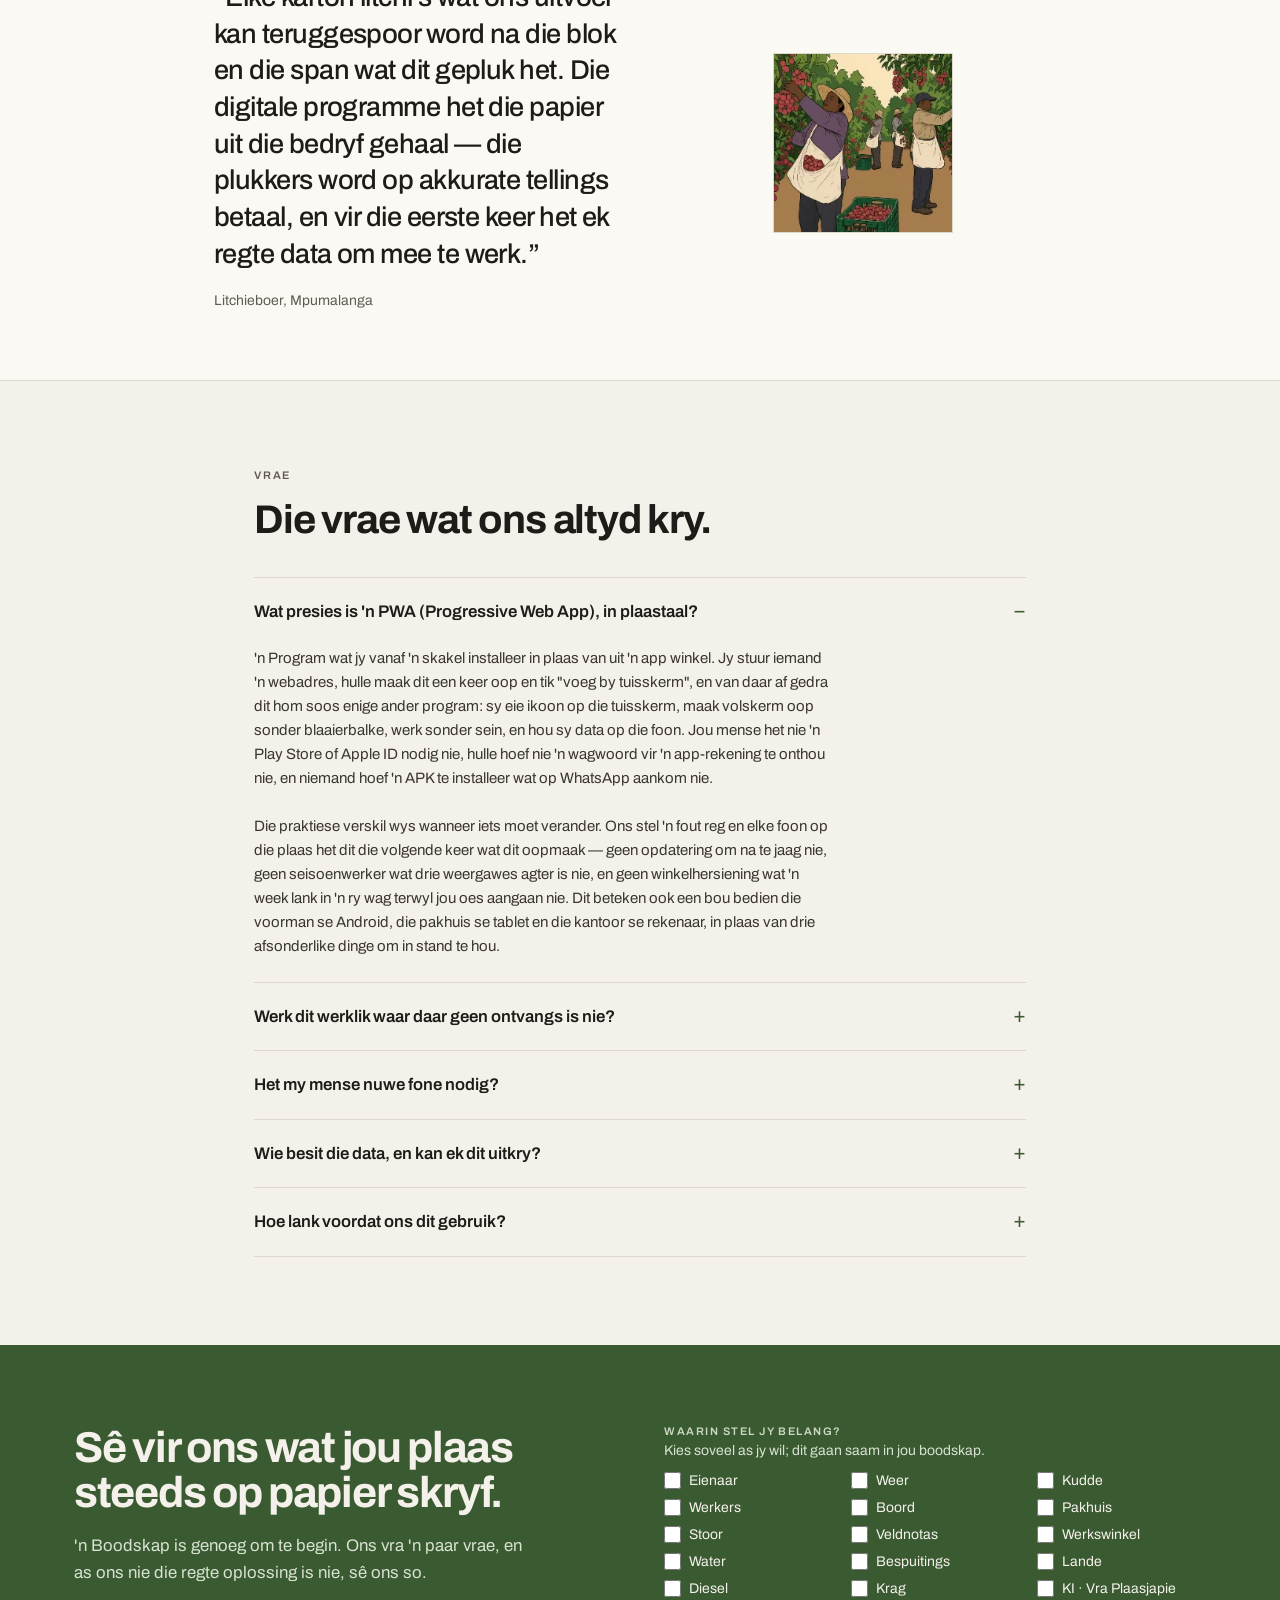
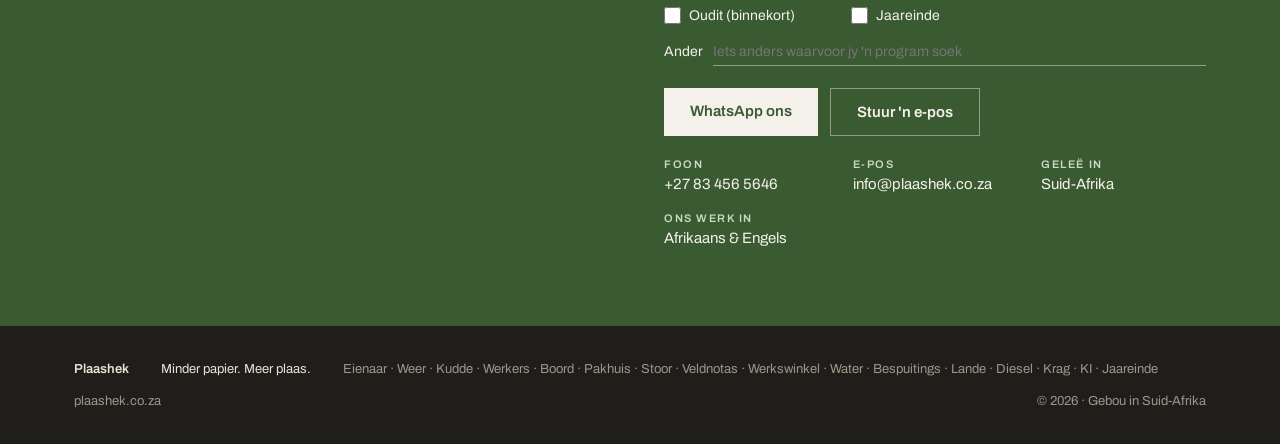
==== commit ca41668a: "Jaareinde is built The Year-end card loses its "Binnekort" tag, says what shipped in v0.12.0 (one in" ====
--- a/index.html
+++ b/index.html
@@ -4,9 +4,9 @@
 <meta charset="utf-8">
 <meta name="viewport" content="width=device-width, initial-scale=1">
 <title>Plaashek — Plaasprogrammatuur vir boorde, troppe en pakhuise</title>
-<meta name="description" content="Veertien programme wat die plaas van papier afhaal: weer, vee, werkers en lone, oes, pakhuis, stoor, veldnotas, werkswinkel, water, bespuitings, lande, diesel, krag en KI. Gebou om sonder sein te werk, in die veld.">
+<meta name="description" content="Vyftien programme wat die plaas van papier afhaal: weer, vee, werkers en lone, oes, pakhuis, stoor, veldnotas, werkswinkel, water, bespuitings, lande, diesel, krag, KI en jaareinde. Gebou om sonder sein te werk, in die veld.">
 <meta property="og:title" content="Plaashek — Plaasprogrammatuur vir boorde, troppe en pakhuise">
-<meta property="og:description" content="Veertien programme wat die plaas van papier afhaal — weer, vee, werkers, oes, pakhuis, stoor, water, lande, diesel, krag, KI. Werk sonder sein, in die veld.">
+<meta property="og:description" content="Vyftien programme wat die plaas van papier afhaal — weer, vee, werkers, oes, pakhuis, stoor, water, lande, diesel, krag, KI, jaareinde. Werk sonder sein, in die veld.">
 <meta property="og:type" content="website">
 <meta property="og:url" content="https://plaashek.co.za/">
 <meta property="og:locale" content="af_ZA">
@@ -475,6 +475,26 @@
 
     <article style="background:#FBF9F4;border:1px solid #DED8CA;display:flex;flex-direction:column">
       <div style="position:relative;aspect-ratio:16/10;background:#E8E3D6;border-bottom:1px solid #DED8CA">
+        <img src="photos/pcs-app-jaareinde.webp" alt="" loading="lazy" style="position:absolute;inset:0;width:100%;height:100%;object-fit:cover;display:block">
+      </div>
+      <div style="padding:26px;display:flex;flex-direction:column;gap:14px;flex:1">
+        <div style="display:flex;align-items:center;gap:10px;flex-wrap:wrap">
+          <svg viewBox="0 0 24 24" style="width:22px;height:22px;display:block;flex:0 0 auto" fill="none" stroke="#3A5A32" stroke-width="1.8" stroke-linecap="round" stroke-linejoin="round" aria-hidden="true"><path d="M4 6h16v14H4z"></path><path d="M4 10h16M8 3v4M16 3v4"></path><path d="M9 15l2 2 4-4"></path></svg>
+          <h3 style="margin:0;font-size:1.45rem;font-weight:700;letter-spacing:-0.02em">Jaareinde</h3>
+          <span style="font-size:11px;font-weight:600;letter-spacing:0.12em;text-transform:uppercase;color:#3A5A32">Vir die rekenmeester</span>
+        </div>
+        <p style="margin:0;font-size:15px;line-height:1.55;color:#3A372F">Die rekenmeester se jaareindpak uit wat Plaashek reeds hou: een geïndekseerde zip met 'n indeks-PDF, 'n Excel-werkboek van skedules en elke dokument onder sy verwysing, sodat die finansiële state en die belastingopgawe vinniger en met minder vrae opgestel word.</p>
+        <ul style="margin:auto 0 0;padding:16px 0 0;list-style:none;display:flex;flex-direction:column;gap:8px;font-size:14px;color:#605B52;border-top:1px solid #E7E1D3">
+          <li>Elke program gee sy jaar se skedules; 'n kontrolelys wys wat daar is en wat nog ontbreek</li>
+          <li>Tellings op jaareinde vooraf geskeduleer: die kudde, die stoor en die dieselpeil</li>
+          <li>Getalle stem eers, dan geld: kartonne, koppe, liters en voorraad teenoor die rekords</li>
+          <li>Nie boekhouding nie: die pak voer jou rekenmeester se Sage, Xero, Pastel of CaseWare</li>
+        </ul>
+      </div>
+    </article>
+
+    <article style="background:#FBF9F4;border:1px solid #DED8CA;display:flex;flex-direction:column">
+      <div style="position:relative;aspect-ratio:16/10;background:#E8E3D6;border-bottom:1px solid #DED8CA">
         <img src="photos/pcs-app-oudit.webp" alt="" loading="lazy" style="position:absolute;inset:0;width:100%;height:100%;object-fit:cover;display:block">
       </div>
       <div style="padding:26px;display:flex;flex-direction:column;gap:14px;flex:1">
@@ -488,25 +508,6 @@
           <li>Bewyse word outomaties versamel</li>
           <li>Gapings uitgewys voor ouditweek</li>
           <li>Uitvoer- en kopervereistes</li>
-        </ul>
-      </div>
-    </article>
-
-    <article style="background:#FBF9F4;border:1px solid #DED8CA;display:flex;flex-direction:column">
-      <div style="position:relative;aspect-ratio:16/10;background:#E8E3D6;border-bottom:1px solid #DED8CA">
-        <img src="photos/pcs-app-jaareinde.webp" alt="" loading="lazy" style="position:absolute;inset:0;width:100%;height:100%;object-fit:cover;display:block">
-      </div>
-      <div style="padding:26px;display:flex;flex-direction:column;gap:14px;flex:1">
-        <div style="display:flex;align-items:center;gap:10px;flex-wrap:wrap">
-          <svg viewBox="0 0 24 24" style="width:22px;height:22px;display:block;flex:0 0 auto" fill="none" stroke="#3A5A32" stroke-width="1.8" stroke-linecap="round" stroke-linejoin="round" aria-hidden="true"><path d="M4 6h16v14H4z"></path><path d="M4 10h16M8 3v4M16 3v4"></path><path d="M9 15l2 2 4-4"></path></svg>
-          <h3 style="margin:0;font-size:1.45rem;font-weight:700;letter-spacing:-0.02em">Jaareinde</h3>
-          <span style="font-size:11px;font-weight:600;letter-spacing:0.12em;text-transform:uppercase;color:#3A5A32">Vir die rekenmeester</span>
-        </div>
-        <p style="margin:0;font-size:15px;line-height:1.55;color:#3A372F">Die rekenmeester se jaareindboks, gebou uit wat Plaashek reeds hou: die stoor, die kudde, die diesel en die loonstaat soos op jaareinde, in een pak vir Sage, Xero, Pastel of CaseWare.</p>
-        <ul style="margin:auto 0 0;padding:16px 0 0;list-style:none;display:flex;flex-direction:column;gap:8px;font-size:14px;color:#605B52;border-top:1px solid #E7E1D3">
-          <li>Tellings op jaareinde vooraf geskeduleer in elke program se eie skerm</li>
-          <li>Een geslote pak met indeks en dokumente</li>
-          <li>Nie boekhouding nie: Jaareinde voer jou rekenmeester se stelsel</li>
         </ul>
       </div>
     </article>
@@ -611,7 +612,7 @@
       </div>
       <div style="background:#201E1A;color:#F4F1EA;border:1px solid #201E1A;padding:30px;display:flex;flex-direction:column;gap:14px">
         <h3 style="margin:0;font-size:1.2rem;font-weight:700">Kies wat jy nodig het</h3>
-        <p style="margin:0;font-size:15px;line-height:1.55;color:#E7E2D6;flex:1">Weer en Werkers is in; kies die programme wat jou boerdery nog nodig het: oes, pakhuis, vee, stoor, water, bespuitings, lande, werkswinkel, diesel, krag, alles op een stel data. Beste waarde sodra meer as een persoon rekord hou.</p>
+        <p style="margin:0;font-size:15px;line-height:1.55;color:#E7E2D6;flex:1">Weer en Werkers is in; kies die programme wat jou boerdery nog nodig het: oes, pakhuis, vee, stoor, water, bespuitings, lande, werkswinkel, diesel, krag, jaareinde, alles op een stel data. Beste waarde sodra meer as een persoon rekord hou.</p>
         <p style="margin:0;font-size:13px;font-weight:600;letter-spacing:0.1em;text-transform:uppercase;color:#C6BDA6">Gebundelde lisensie</p>
       </div>
       <div style="background:#FBF9F4;border:1px solid #DED8CA;padding:30px;display:flex;flex-direction:column;gap:14px">
@@ -653,7 +654,7 @@
     </div>
 
     <div style="border-top:1px solid #DED8CA">
-      <details><summary style="width:100%;background:transparent;border:0;padding:22px 0;display:flex;gap:20px;align-items:baseline;text-align:left;cursor:pointer;color:#1E1C18;list-style:none" class="x16"><span style="flex:1;font-size:1.05rem;font-weight:600;line-height:1.4">Wie besit die data, en kan ek dit uitkry?</span><span class="fq" style="font-size:1.3rem;line-height:1;color:#3A5A32"></span></summary><p style="margin:0;padding:0 0 24px;max-width:64ch;font-size:15px;line-height:1.6;color:#3A372F">Jy. Elke rekord wat jou mense vaslê behoort aan die plaas, nie aan ons nie. Dit word in jou plaas se eie installasie op 'n Suid-Afrikaanse bediener gehou, en niks word verkoop, met 'n derde party gedeel, of gebruik om iets buite jou eie bedryf te leer nie. Twee dinge stuur inligting na 'n KI-model, en net nadat jy hulle aanskakel: Plaasjapie stuur die syfers vir die vraag wat jy vra, en Diesel se faktuurlees stuur die foto van 'n faktuur. Nie een word gebruik om die model te leer nie. Voer enige tyd na 'n Excel sigblad uit, op jou eie skedule, en as jy ooit weggaan neem jy die volle geskiedenis saam in 'n formaat wat jy sonder ons kan oopmaak. Geen uittreefooi, geen data wat vasgehou word, geen laaste-minuut onderhandeling nie. Ons verdien eerder die volgende seisoen as om jou vas te hou.<br><br>Aan die tegniese kant pas ons in by wat jy het. As daar reeds 'n bediener, 'n rekeningkundige pakket, 'n weegstelsel of 'n pakhuislyn met sy eie programmatuur is, werk ons daarnaas en skakel waar dit sin maak. As daar nog nie veel is nie, beveel ons aan wat werklik op ander plase gewerk het — rugsteun, konnektiwiteit, wie watter aanmelding hou — eerder as om vir jou infrastruktuur te verkoop wat jy nie nodig het nie.</p></details>
+      <details><summary style="width:100%;background:transparent;border:0;padding:22px 0;display:flex;gap:20px;align-items:baseline;text-align:left;cursor:pointer;color:#1E1C18;list-style:none" class="x16"><span style="flex:1;font-size:1.05rem;font-weight:600;line-height:1.4">Wie besit die data, en kan ek dit uitkry?</span><span class="fq" style="font-size:1.3rem;line-height:1;color:#3A5A32"></span></summary><p style="margin:0;padding:0 0 24px;max-width:64ch;font-size:15px;line-height:1.6;color:#3A372F">Jy. Elke rekord wat jou mense vaslê behoort aan die plaas, nie aan ons nie — en jou data verlaat nooit die plaas nie: niks word verkoop, met 'n derde party gedeel, of gebruik om iets buite jou eie bedryf te leer nie. Net KI stuur die syfers vir 'n vraag wat jy stel na die taalmodel, en net as jy KI aan het. Voer enige tyd na 'n Excel sigblad uit, op jou eie skedule, en as jy ooit weggaan neem jy die volle geskiedenis saam in 'n formaat wat jy sonder ons kan oopmaak. Geen uittreefooi, geen data wat vasgehou word, geen laaste-minuut onderhandeling nie. Ons verdien eerder die volgende seisoen as om jou vas te hou.<br><br>Aan die tegniese kant pas ons in by wat jy het. As daar reeds 'n bediener, 'n rekeningkundige pakket, 'n weegstelsel of 'n pakhuislyn met sy eie programmatuur is, werk ons daarnaas en skakel waar dit sin maak. As daar nog nie veel is nie, beveel ons aan wat werklik op ander plase gewerk het — rugsteun, konnektiwiteit, wie watter aanmelding hou — eerder as om vir jou infrastruktuur te verkoop wat jy nie nodig het nie.</p></details>
     </div>
 
     <div style="border-top:1px solid #DED8CA;border-bottom:1px solid #DED8CA">
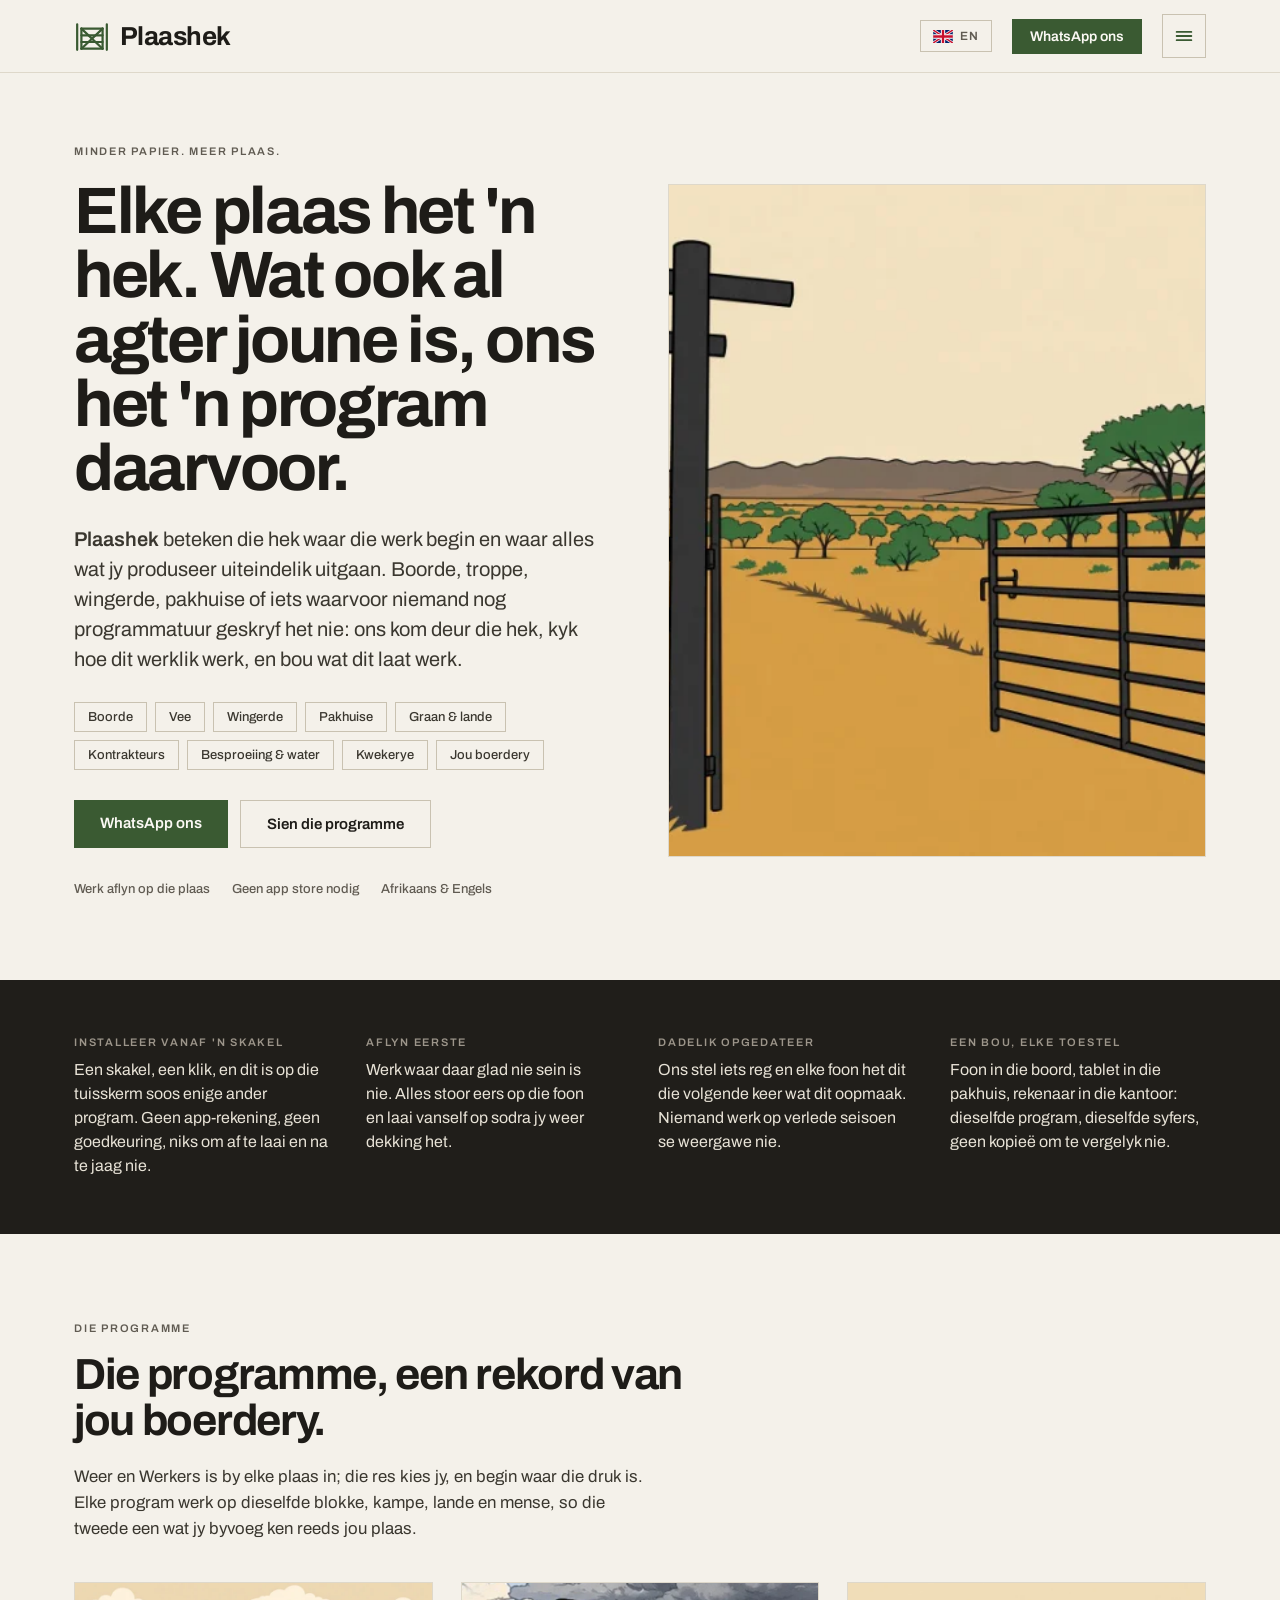
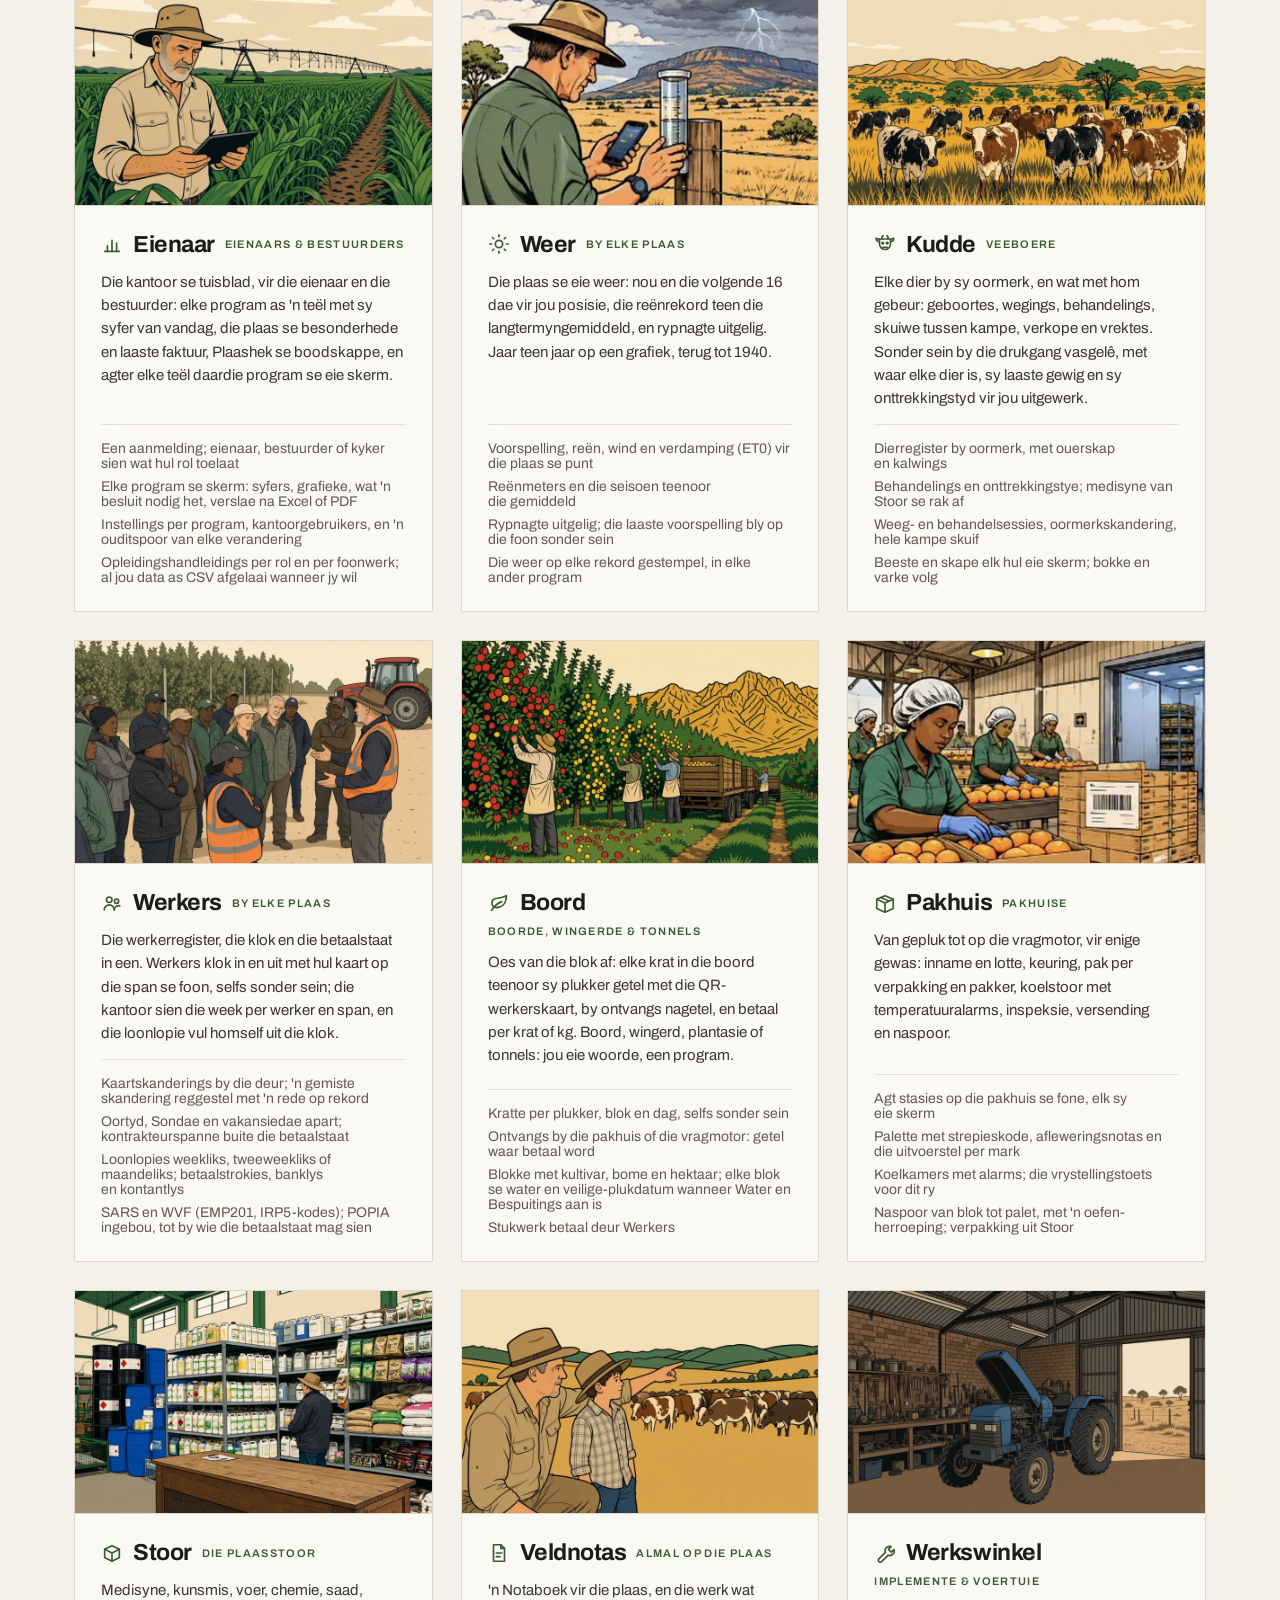
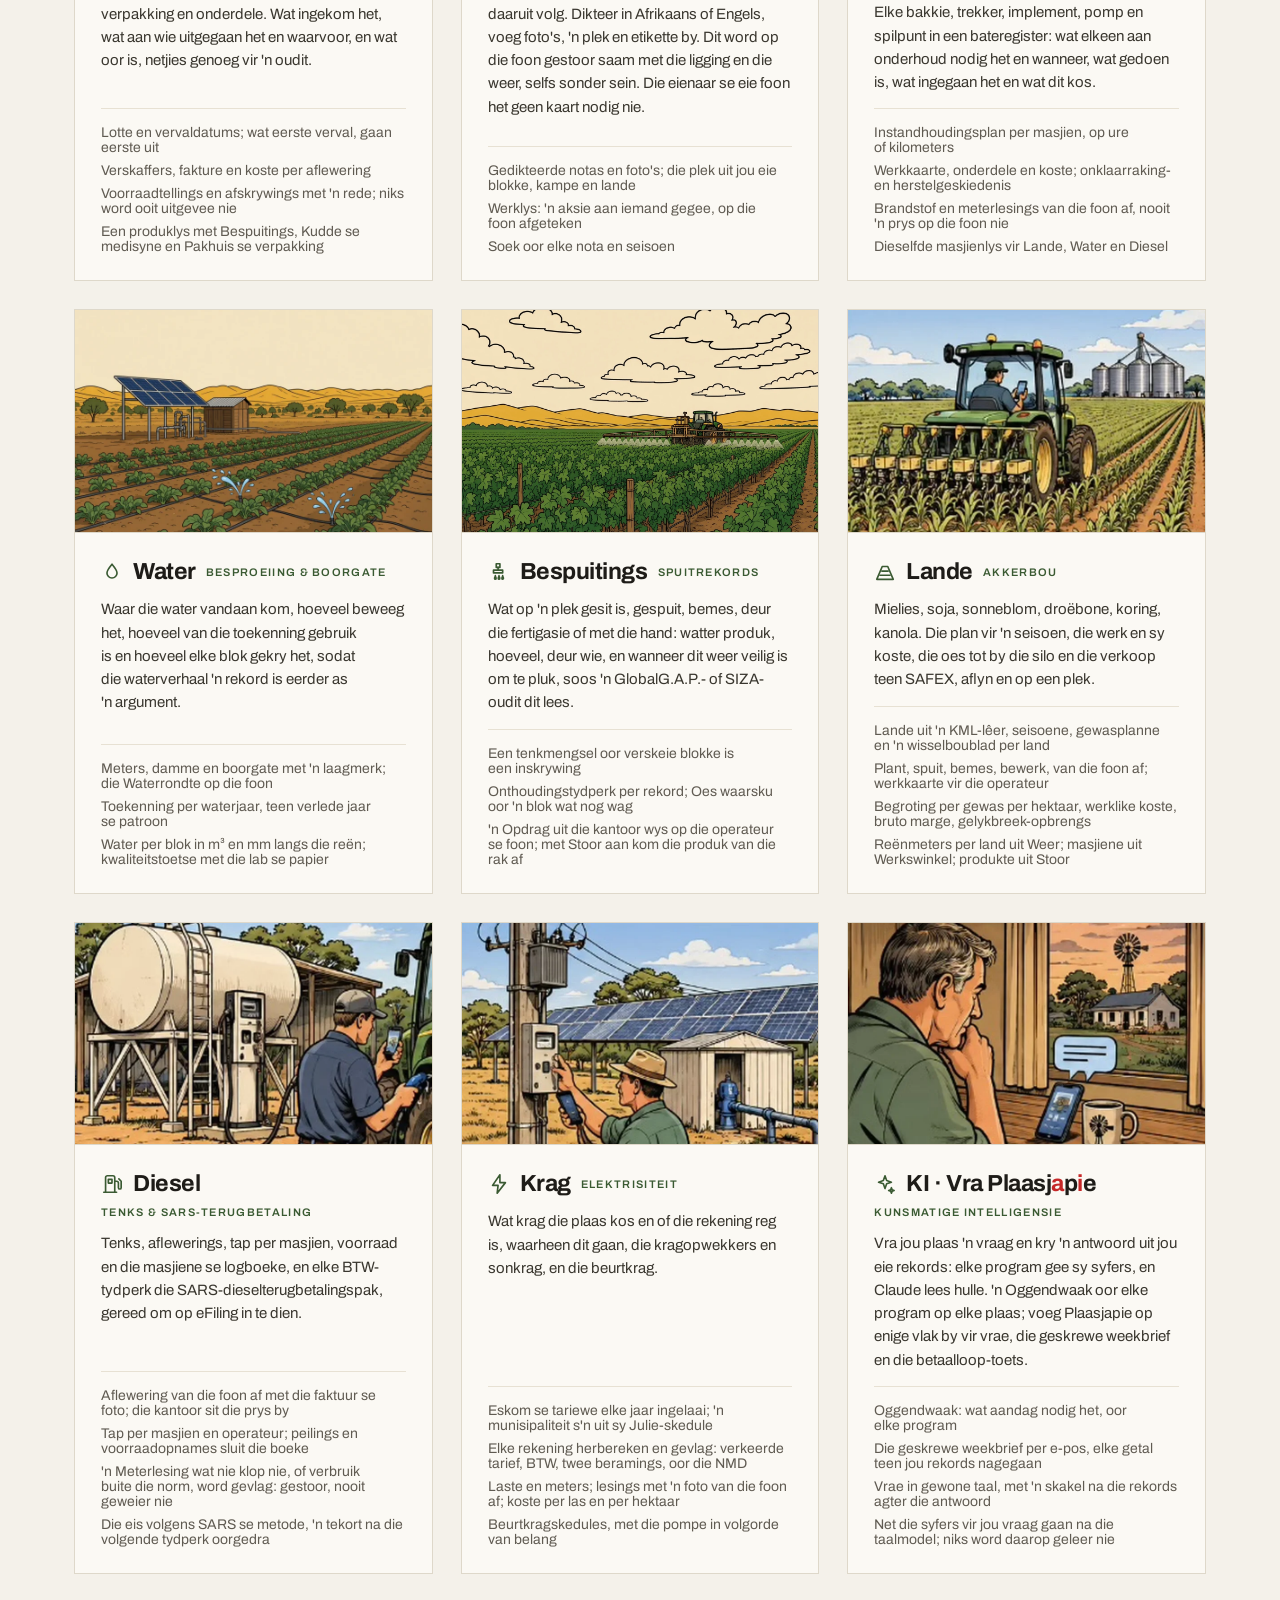
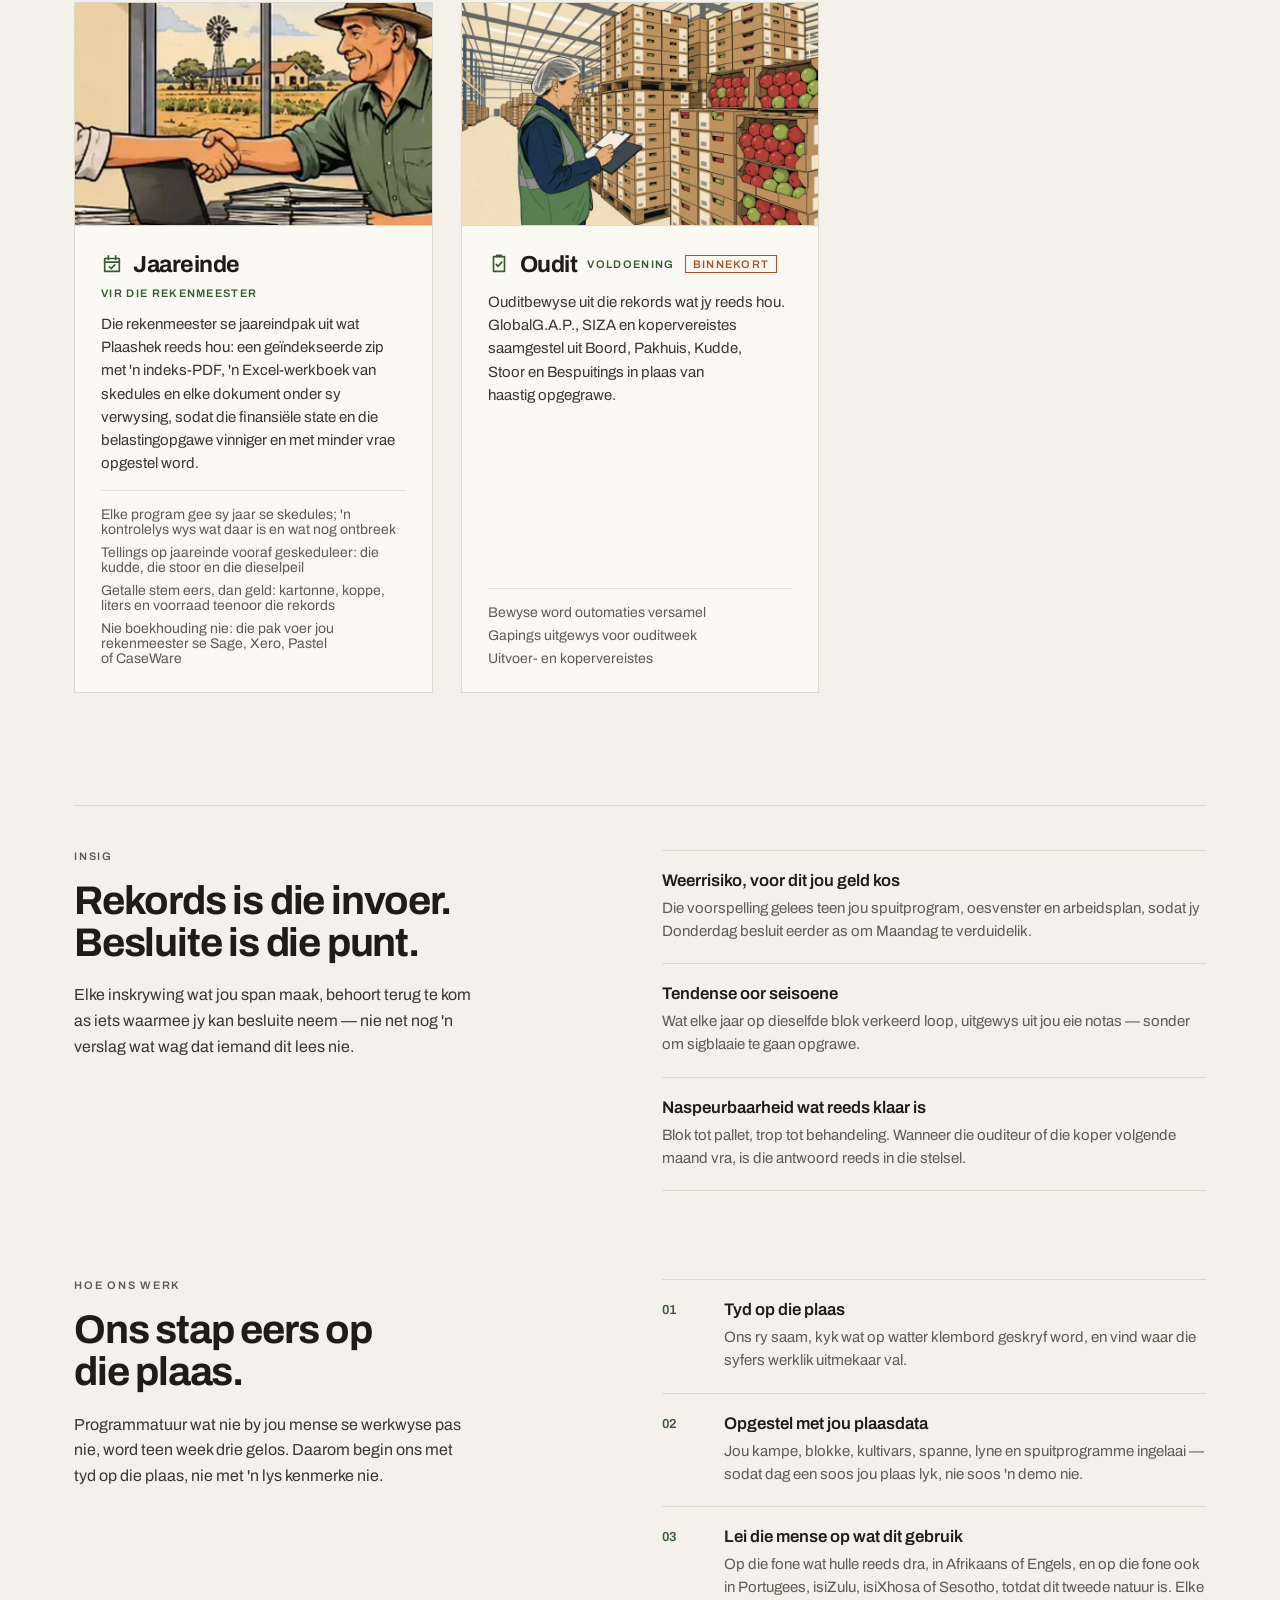
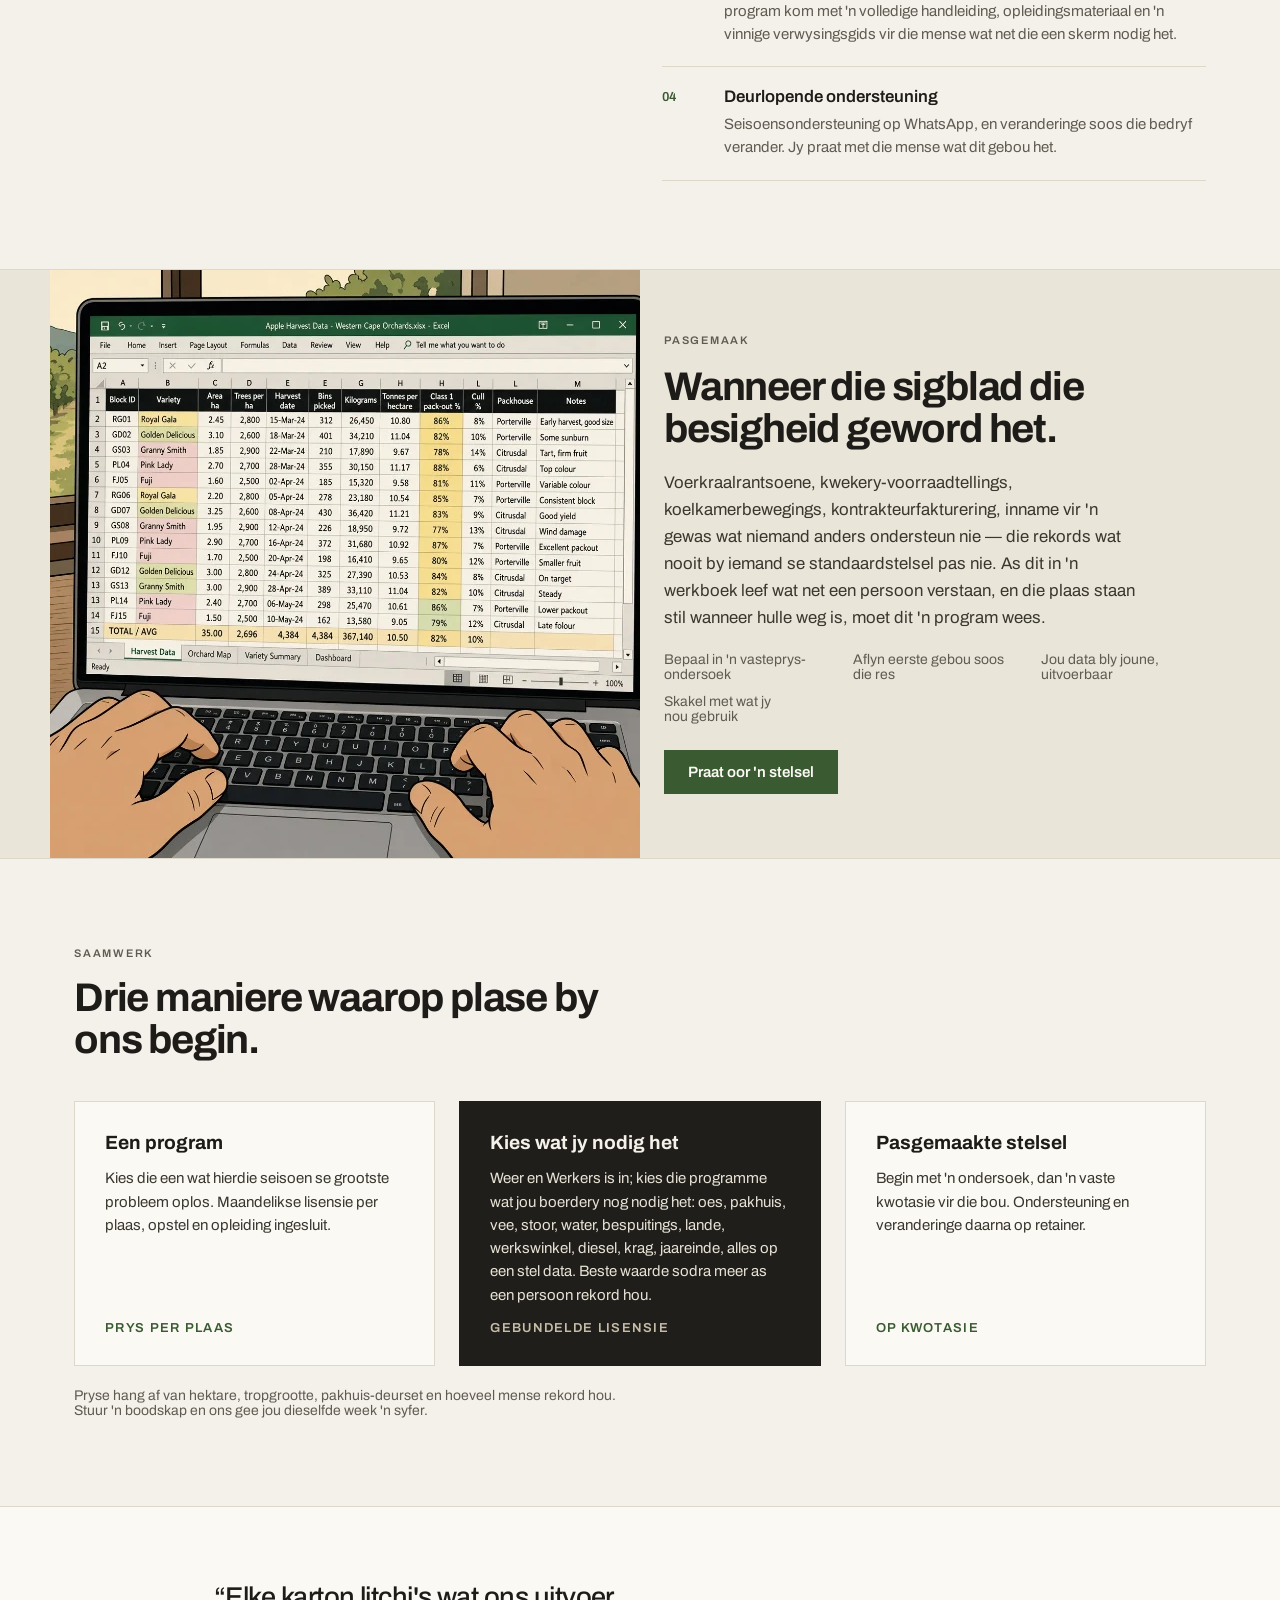
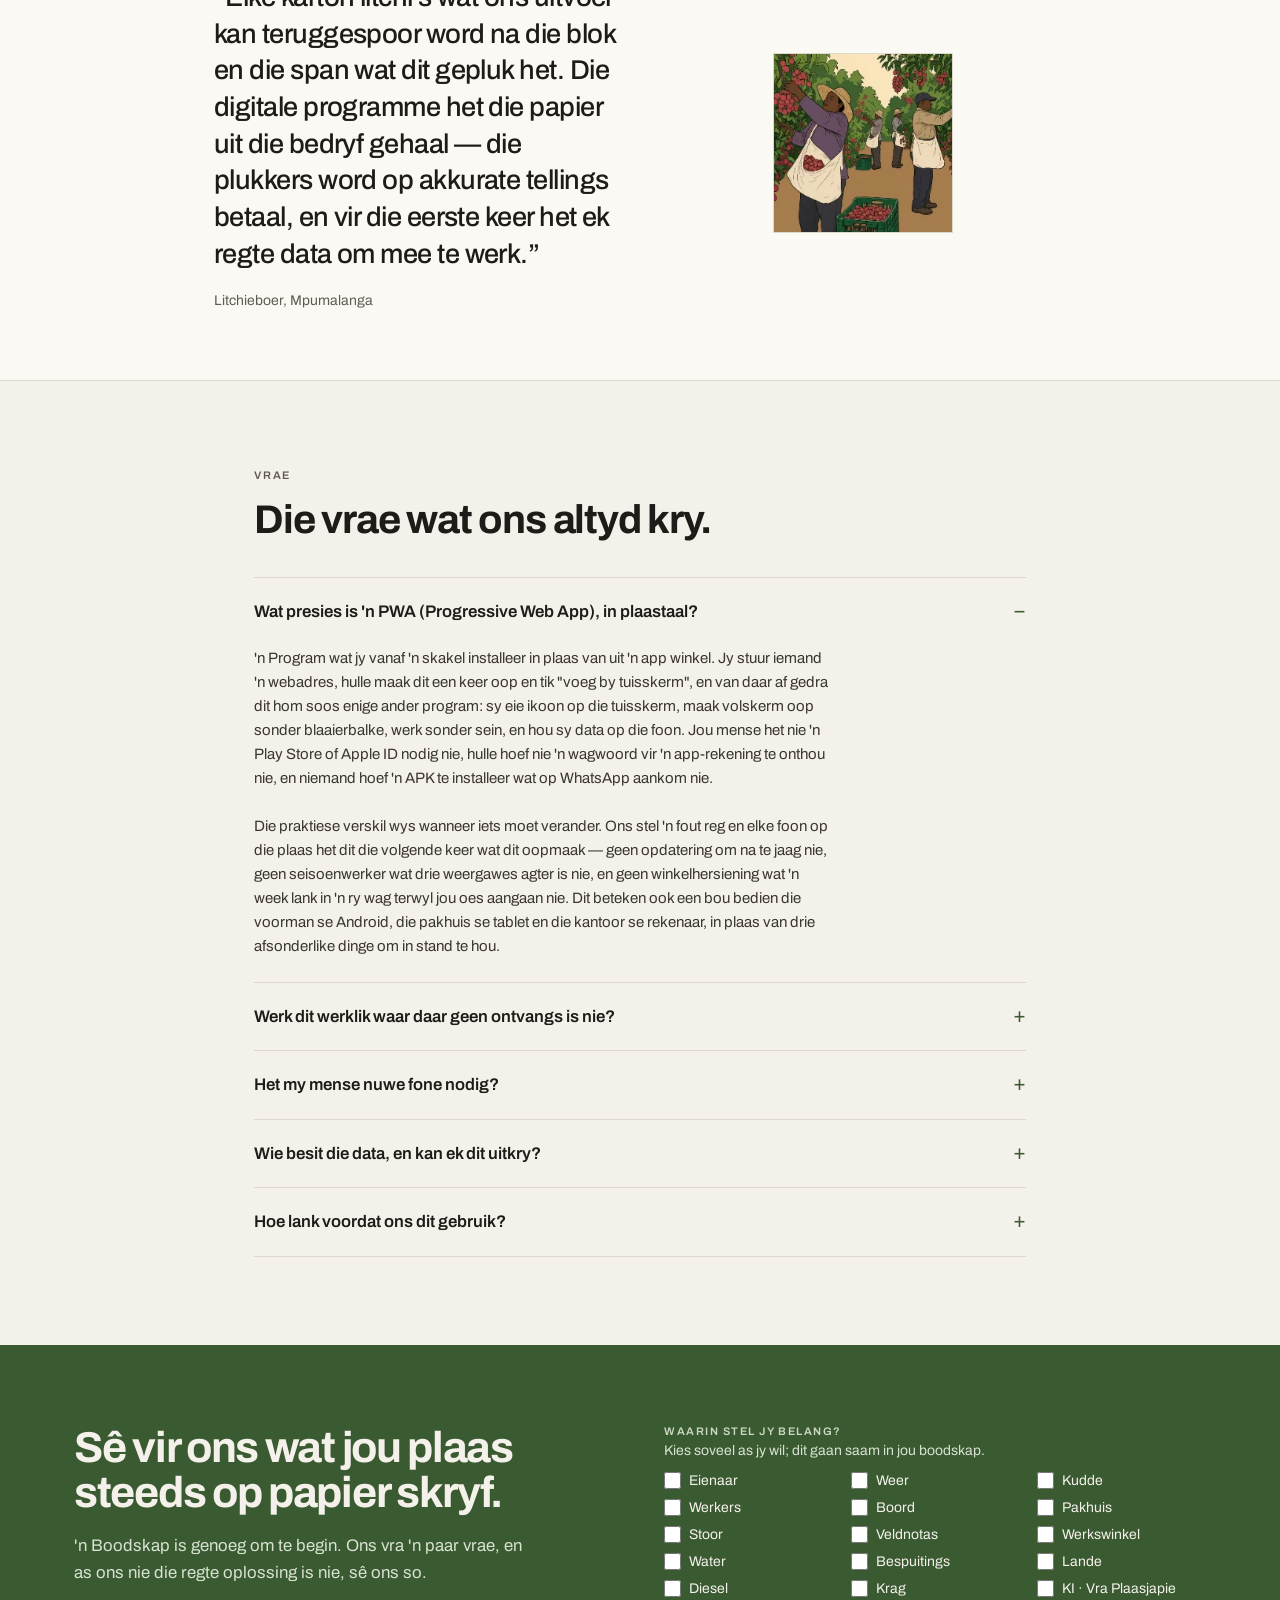
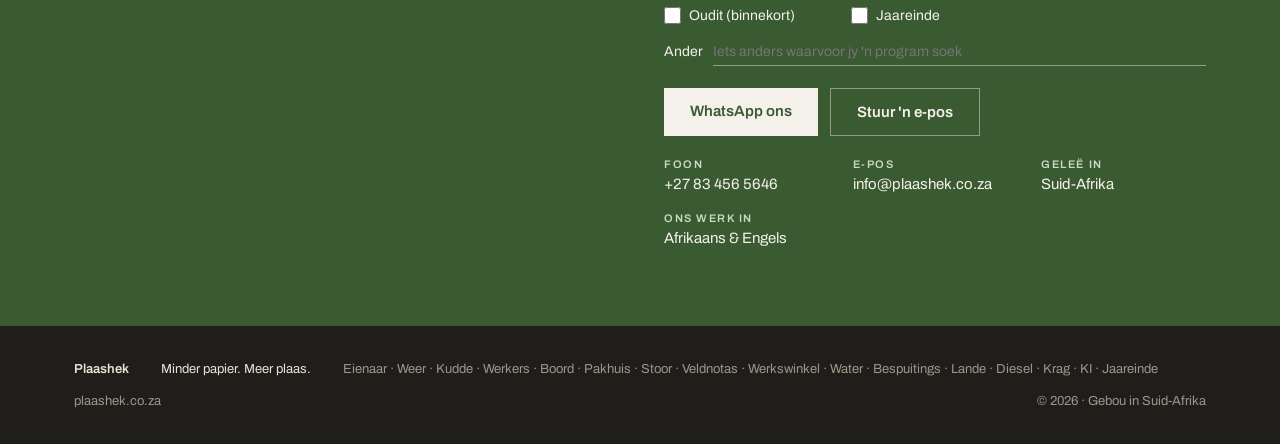
==== commit ed98899a: "Plaasjapie is a paid add-on on any tier; new tier app limits Co-Authored-By: Claude Opus 5.5 <norepl" ====
--- a/index.html
+++ b/index.html
@@ -463,10 +463,10 @@
           <h3 style="margin:0;font-size:1.45rem;font-weight:700;letter-spacing:-0.02em">KI · Vra Plaasj<span style="color:#C62828">a</span>p<span style="color:#C62828">i</span>e</h3>
           <span style="font-size:11px;font-weight:600;letter-spacing:0.12em;text-transform:uppercase;color:#3A5A32">Kunsmatige intelligensie</span>
         </div>
-        <p style="margin:0;font-size:15px;line-height:1.55;color:#3A372F">Vra jou plaas 'n vraag en kry 'n antwoord uit jou eie rekords: elke program gee sy syfers, en Claude lees hulle. 'n Oggendwaak oor elke program op elke plaas; die geskrewe weekbrief, onbeperkte vrae en die betaalloop-toets in die volle pakket.</p>
-        <ul style="margin:auto 0 0;padding:16px 0 0;list-style:none;display:flex;flex-direction:column;gap:8px;font-size:14px;color:#605B52;border-top:1px solid #E7E1D3">
-          <li>Oggendwaak: wat aandag nodig het, oor elke program, met "Vra hoekom"</li>
-          <li>Die week se syfers per e-pos; die geskrewe brief in die volle pakket</li>
+        <p style="margin:0;font-size:15px;line-height:1.55;color:#3A372F">Vra jou plaas 'n vraag en kry 'n antwoord uit jou eie rekords: elke program gee sy syfers, en Claude lees hulle. 'n Oggendwaak oor elke program op elke plaas; voeg Plaasjapie op enige vlak by vir vrae, die geskrewe weekbrief en die betaalloop-toets.</p>
+        <ul style="margin:auto 0 0;padding:16px 0 0;list-style:none;display:flex;flex-direction:column;gap:8px;font-size:14px;color:#605B52;border-top:1px solid #E7E1D3">
+          <li>Oggendwaak: wat aandag nodig het, oor elke program</li>
+          <li>Die geskrewe weekbrief per e-pos, elke getal teen jou rekords nagegaan</li>
           <li>Vrae in gewone taal, met 'n skakel na die rekords agter die antwoord</li>
           <li>Net die syfers vir jou vraag gaan na die taalmodel; niks word daarop geleer nie</li>
         </ul>
@@ -654,7 +654,7 @@
     </div>
 
     <div style="border-top:1px solid #DED8CA">
-      <details><summary style="width:100%;background:transparent;border:0;padding:22px 0;display:flex;gap:20px;align-items:baseline;text-align:left;cursor:pointer;color:#1E1C18;list-style:none" class="x16"><span style="flex:1;font-size:1.05rem;font-weight:600;line-height:1.4">Wie besit die data, en kan ek dit uitkry?</span><span class="fq" style="font-size:1.3rem;line-height:1;color:#3A5A32"></span></summary><p style="margin:0;padding:0 0 24px;max-width:64ch;font-size:15px;line-height:1.6;color:#3A372F">Jy. Elke rekord wat jou mense vaslê behoort aan die plaas, nie aan ons nie — en jou data verlaat nooit die plaas nie: niks word verkoop, met 'n derde party gedeel, of gebruik om iets buite jou eie bedryf te leer nie. Net KI stuur die syfers vir 'n vraag wat jy stel na die taalmodel, en net as jy KI aan het. Voer enige tyd na 'n Excel sigblad uit, op jou eie skedule, en as jy ooit weggaan neem jy die volle geskiedenis saam in 'n formaat wat jy sonder ons kan oopmaak. Geen uittreefooi, geen data wat vasgehou word, geen laaste-minuut onderhandeling nie. Ons verdien eerder die volgende seisoen as om jou vas te hou.<br><br>Aan die tegniese kant pas ons in by wat jy het. As daar reeds 'n bediener, 'n rekeningkundige pakket, 'n weegstelsel of 'n pakhuislyn met sy eie programmatuur is, werk ons daarnaas en skakel waar dit sin maak. As daar nog nie veel is nie, beveel ons aan wat werklik op ander plase gewerk het — rugsteun, konnektiwiteit, wie watter aanmelding hou — eerder as om vir jou infrastruktuur te verkoop wat jy nie nodig het nie.</p></details>
+      <details><summary style="width:100%;background:transparent;border:0;padding:22px 0;display:flex;gap:20px;align-items:baseline;text-align:left;cursor:pointer;color:#1E1C18;list-style:none" class="x16"><span style="flex:1;font-size:1.05rem;font-weight:600;line-height:1.4">Wie besit die data, en kan ek dit uitkry?</span><span class="fq" style="font-size:1.3rem;line-height:1;color:#3A5A32"></span></summary><p style="margin:0;padding:0 0 24px;max-width:64ch;font-size:15px;line-height:1.6;color:#3A372F">Jy. Elke rekord wat jou mense vaslê behoort aan die plaas, nie aan ons nie. Dit word in jou plaas se eie installasie op 'n Suid-Afrikaanse bediener gehou, en niks word verkoop, met 'n derde party gedeel, of gebruik om iets buite jou eie bedryf te leer nie. Twee dinge stuur inligting na 'n KI-model, en net nadat jy hulle aanskakel: Plaasjapie stuur die syfers vir die vraag wat jy vra, en Diesel se faktuurlees stuur die foto van 'n faktuur. Nie een word gebruik om die model te leer nie. Voer enige tyd na 'n Excel sigblad uit, op jou eie skedule, en as jy ooit weggaan neem jy die volle geskiedenis saam in 'n formaat wat jy sonder ons kan oopmaak. Geen uittreefooi, geen data wat vasgehou word, geen laaste-minuut onderhandeling nie. Ons verdien eerder die volgende seisoen as om jou vas te hou.<br><br>Aan die tegniese kant pas ons in by wat jy het. As daar reeds 'n bediener, 'n rekeningkundige pakket, 'n weegstelsel of 'n pakhuislyn met sy eie programmatuur is, werk ons daarnaas en skakel waar dit sin maak. As daar nog nie veel is nie, beveel ons aan wat werklik op ander plase gewerk het — rugsteun, konnektiwiteit, wie watter aanmelding hou — eerder as om vir jou infrastruktuur te verkoop wat jy nie nodig het nie.</p></details>
     </div>
 
     <div style="border-top:1px solid #DED8CA;border-bottom:1px solid #DED8CA">
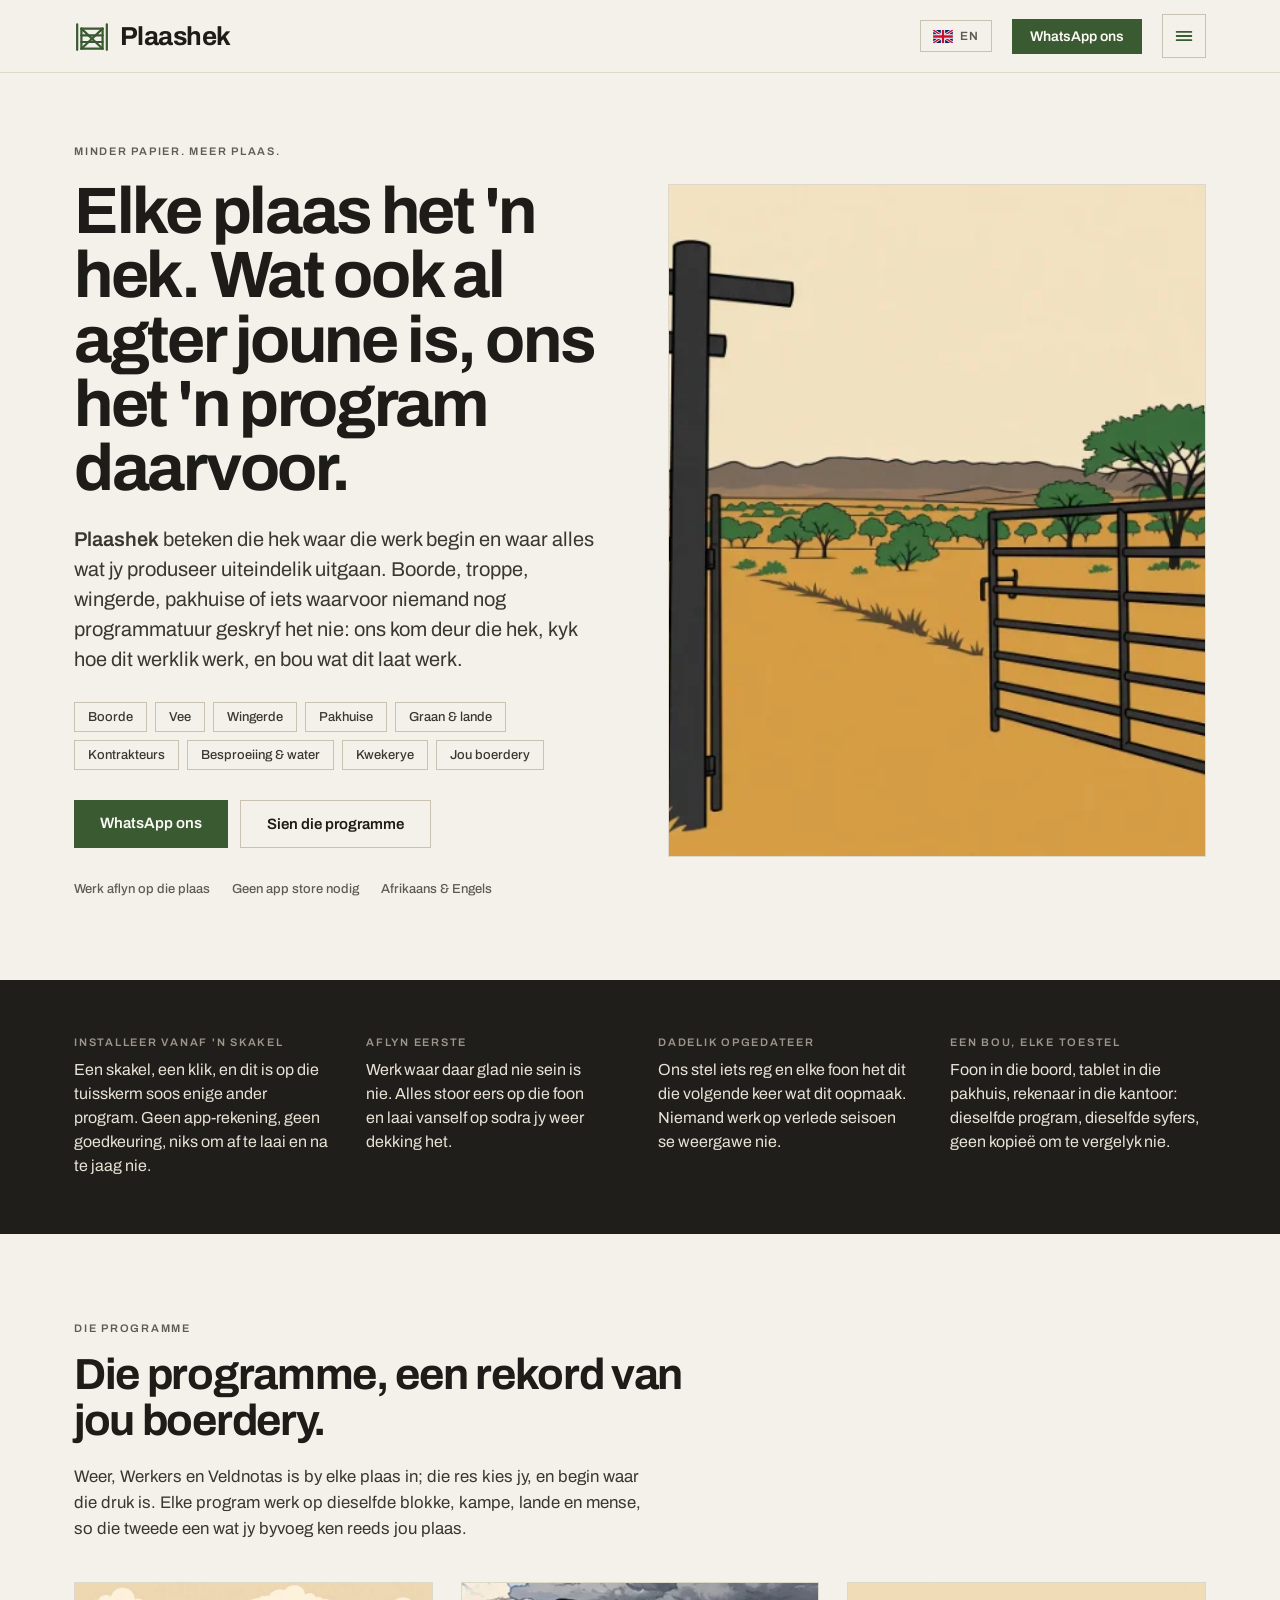
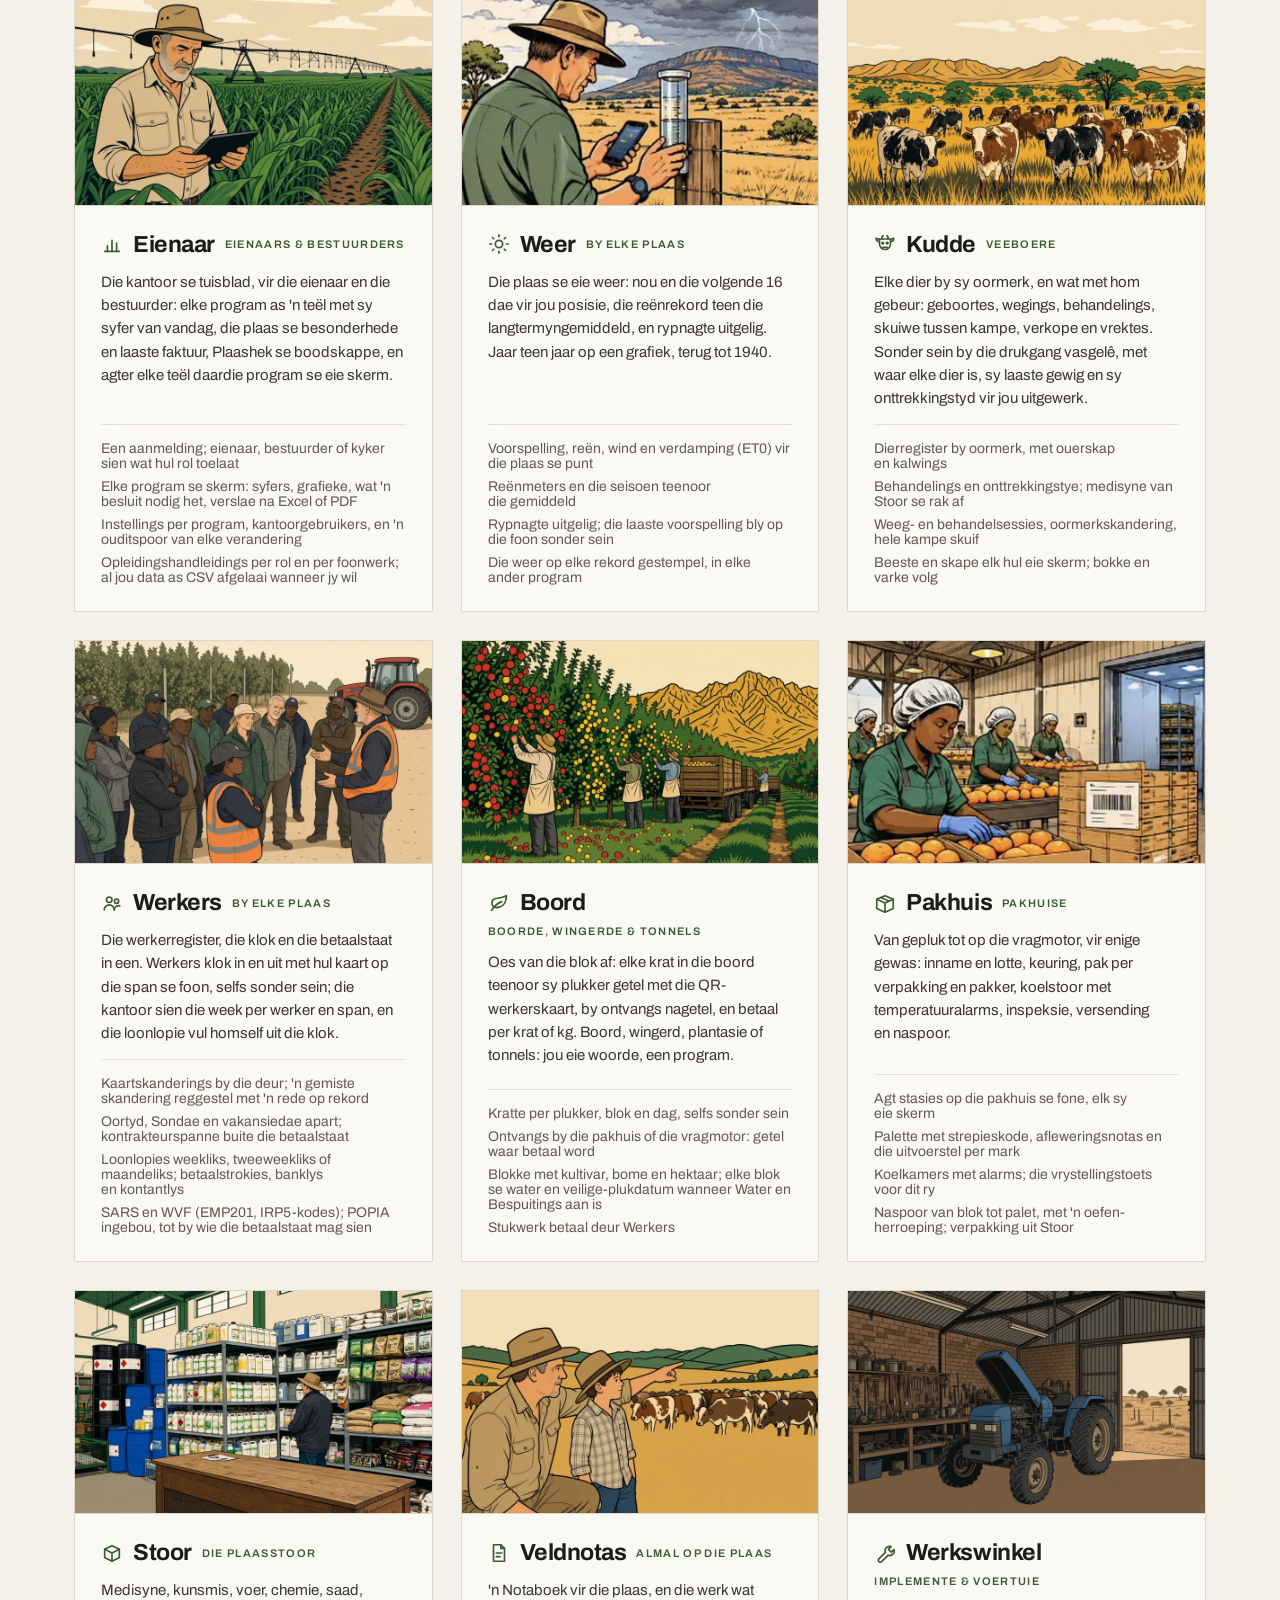
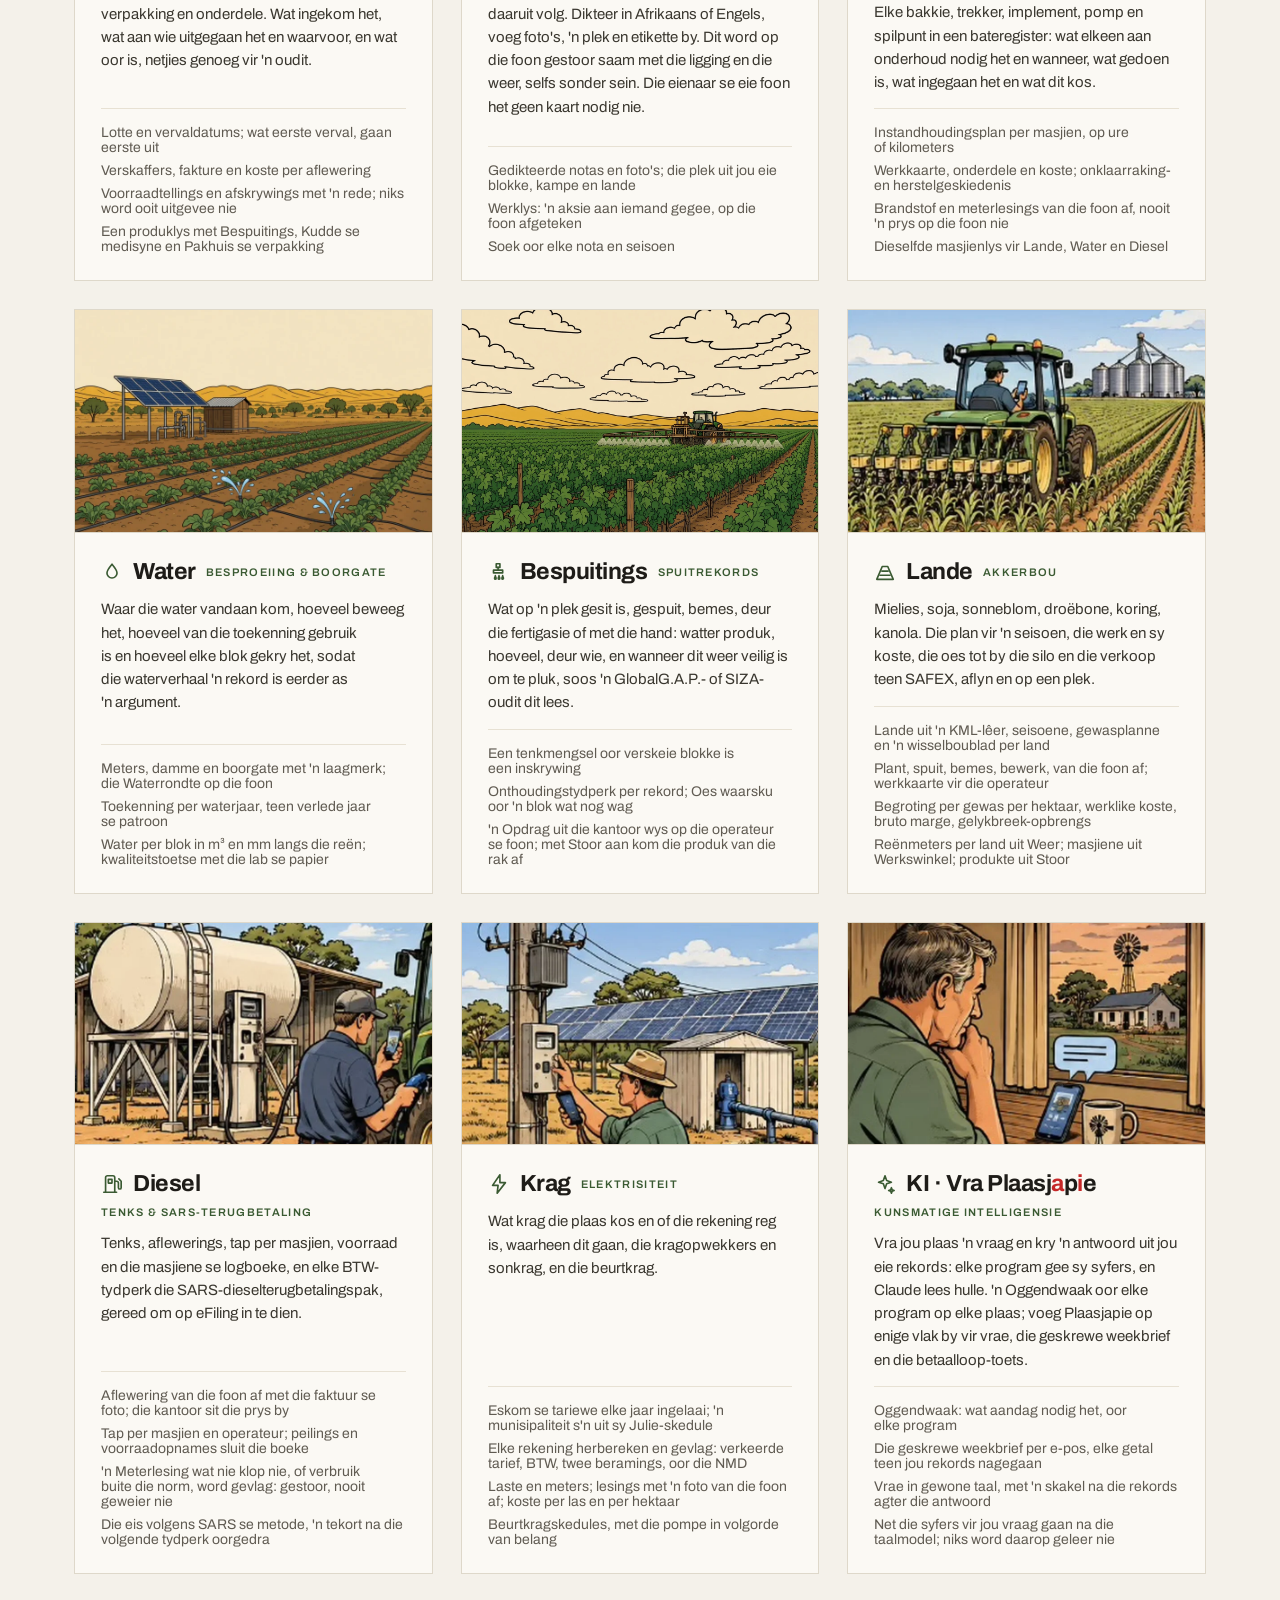
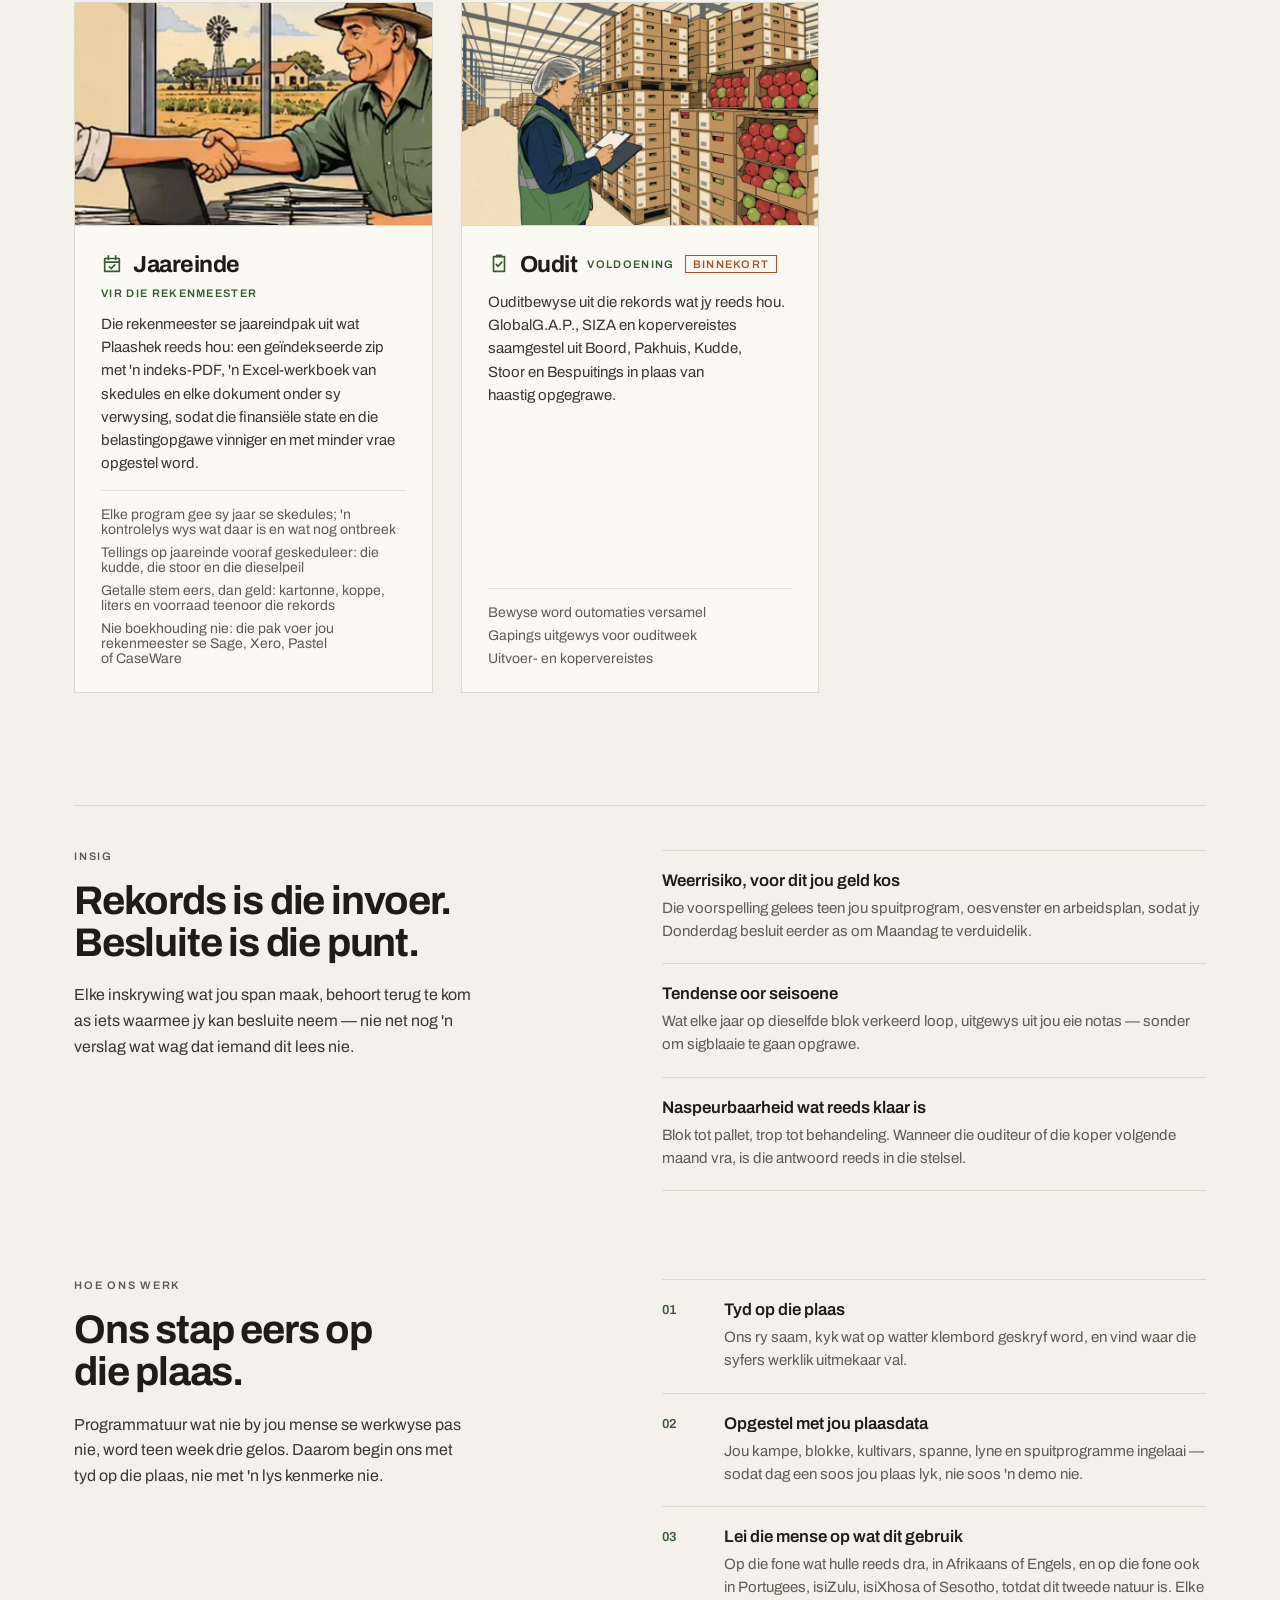
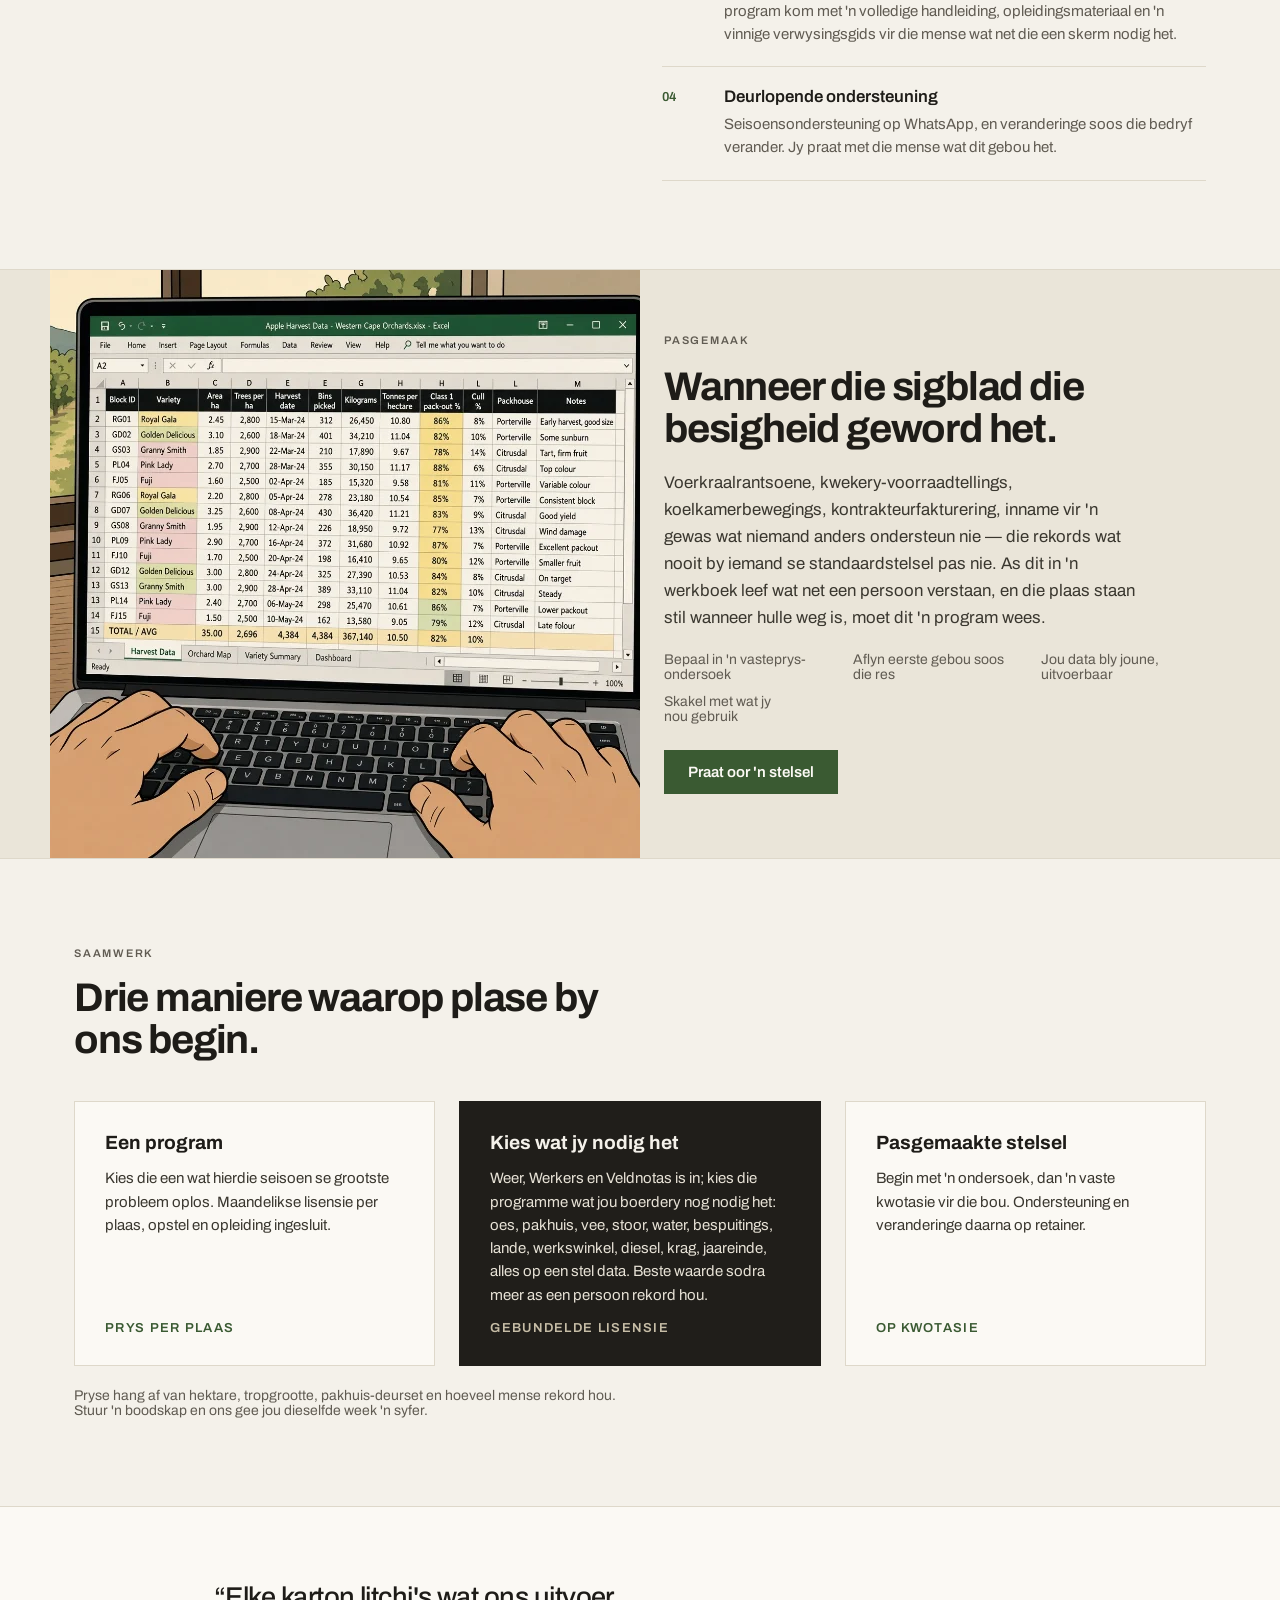
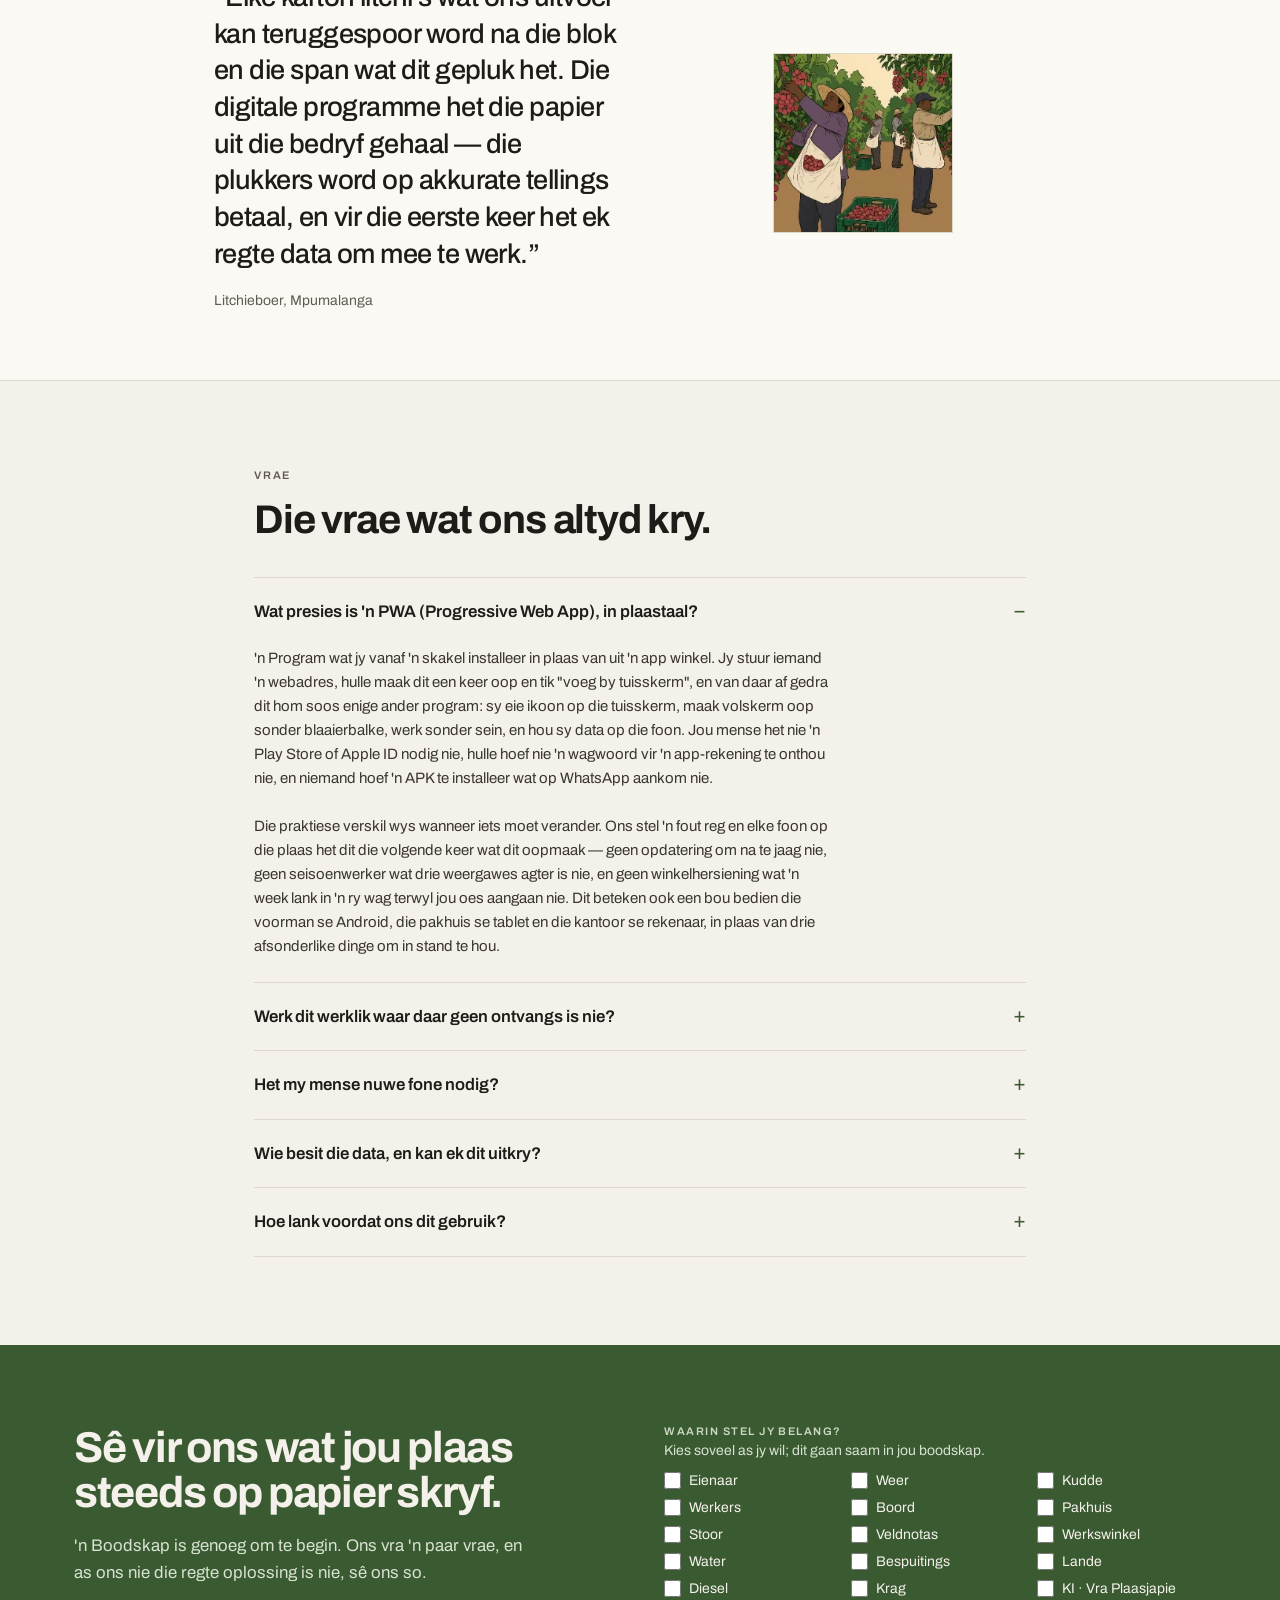
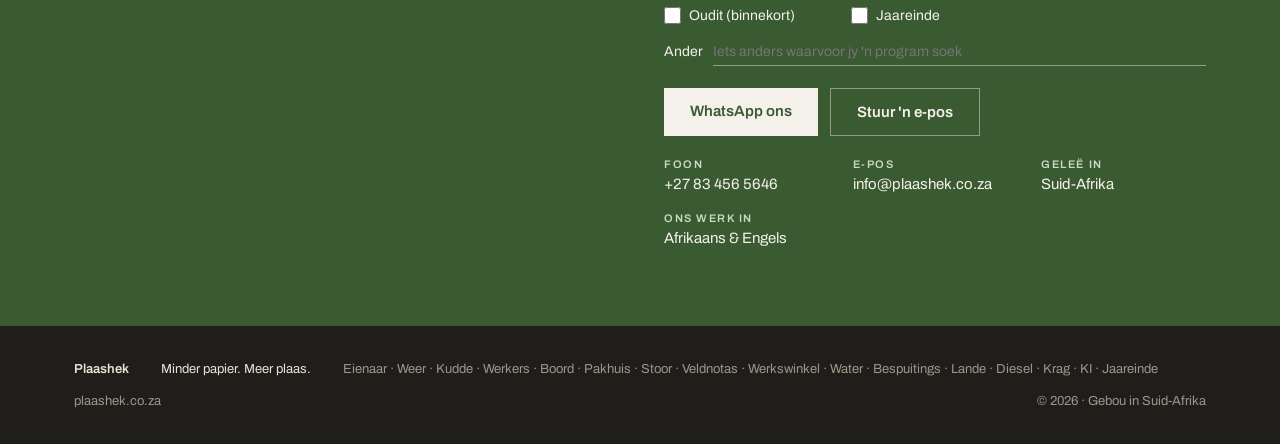
==== commit 839268eb: "Veldnotas comes with every farm, beside Weather and Workers The owner's call of 11 November 2026: Ve" ====
--- a/index.html
+++ b/index.html
@@ -171,7 +171,7 @@
   <section id="apps" style="max-width:1180px;margin:0 auto;padding:88px 24px 40px">
     <p style="margin:0 0 18px;font-size:11px;font-weight:600;letter-spacing:0.16em;text-transform:uppercase;color:#605B52">Die programme</p>
     <h2 style="margin:0 0 20px;font-size:clamp(1.9rem,3.4vw,2.8rem);line-height:1.05;letter-spacing:-0.03em;font-weight:700;max-width:24ch">Die programme, een rekord van jou boerdery.</h2>
-    <p style="margin:0;font-size:1.05rem;line-height:1.55;color:#3A372F;max-width:58ch">Weer en Werkers is by elke plaas in; die res kies jy, en begin waar die druk is. Elke program werk op dieselfde blokke, kampe, lande en mense, so die tweede een wat jy byvoeg ken reeds jou plaas.</p>
+    <p style="margin:0;font-size:1.05rem;line-height:1.55;color:#3A372F;max-width:58ch">Weer, Werkers en Veldnotas is by elke plaas in; die res kies jy, en begin waar die druk is. Elke program werk op dieselfde blokke, kampe, lande en mense, so die tweede een wat jy byvoeg ken reeds jou plaas.</p>
   </section>
 
   <section style="max-width:1180px;margin:0 auto;padding:0 24px 24px;display:grid;grid-template-columns:repeat(auto-fit,minmax(min(300px,100%),1fr));gap:28px">
@@ -612,7 +612,7 @@
       </div>
       <div style="background:#201E1A;color:#F4F1EA;border:1px solid #201E1A;padding:30px;display:flex;flex-direction:column;gap:14px">
         <h3 style="margin:0;font-size:1.2rem;font-weight:700">Kies wat jy nodig het</h3>
-        <p style="margin:0;font-size:15px;line-height:1.55;color:#E7E2D6;flex:1">Weer en Werkers is in; kies die programme wat jou boerdery nog nodig het: oes, pakhuis, vee, stoor, water, bespuitings, lande, werkswinkel, diesel, krag, jaareinde, alles op een stel data. Beste waarde sodra meer as een persoon rekord hou.</p>
+        <p style="margin:0;font-size:15px;line-height:1.55;color:#E7E2D6;flex:1">Weer, Werkers en Veldnotas is in; kies die programme wat jou boerdery nog nodig het: oes, pakhuis, vee, stoor, water, bespuitings, lande, werkswinkel, diesel, krag, jaareinde, alles op een stel data. Beste waarde sodra meer as een persoon rekord hou.</p>
         <p style="margin:0;font-size:13px;font-weight:600;letter-spacing:0.1em;text-transform:uppercase;color:#C6BDA6">Gebundelde lisensie</p>
       </div>
       <div style="background:#FBF9F4;border:1px solid #DED8CA;padding:30px;display:flex;flex-direction:column;gap:14px">
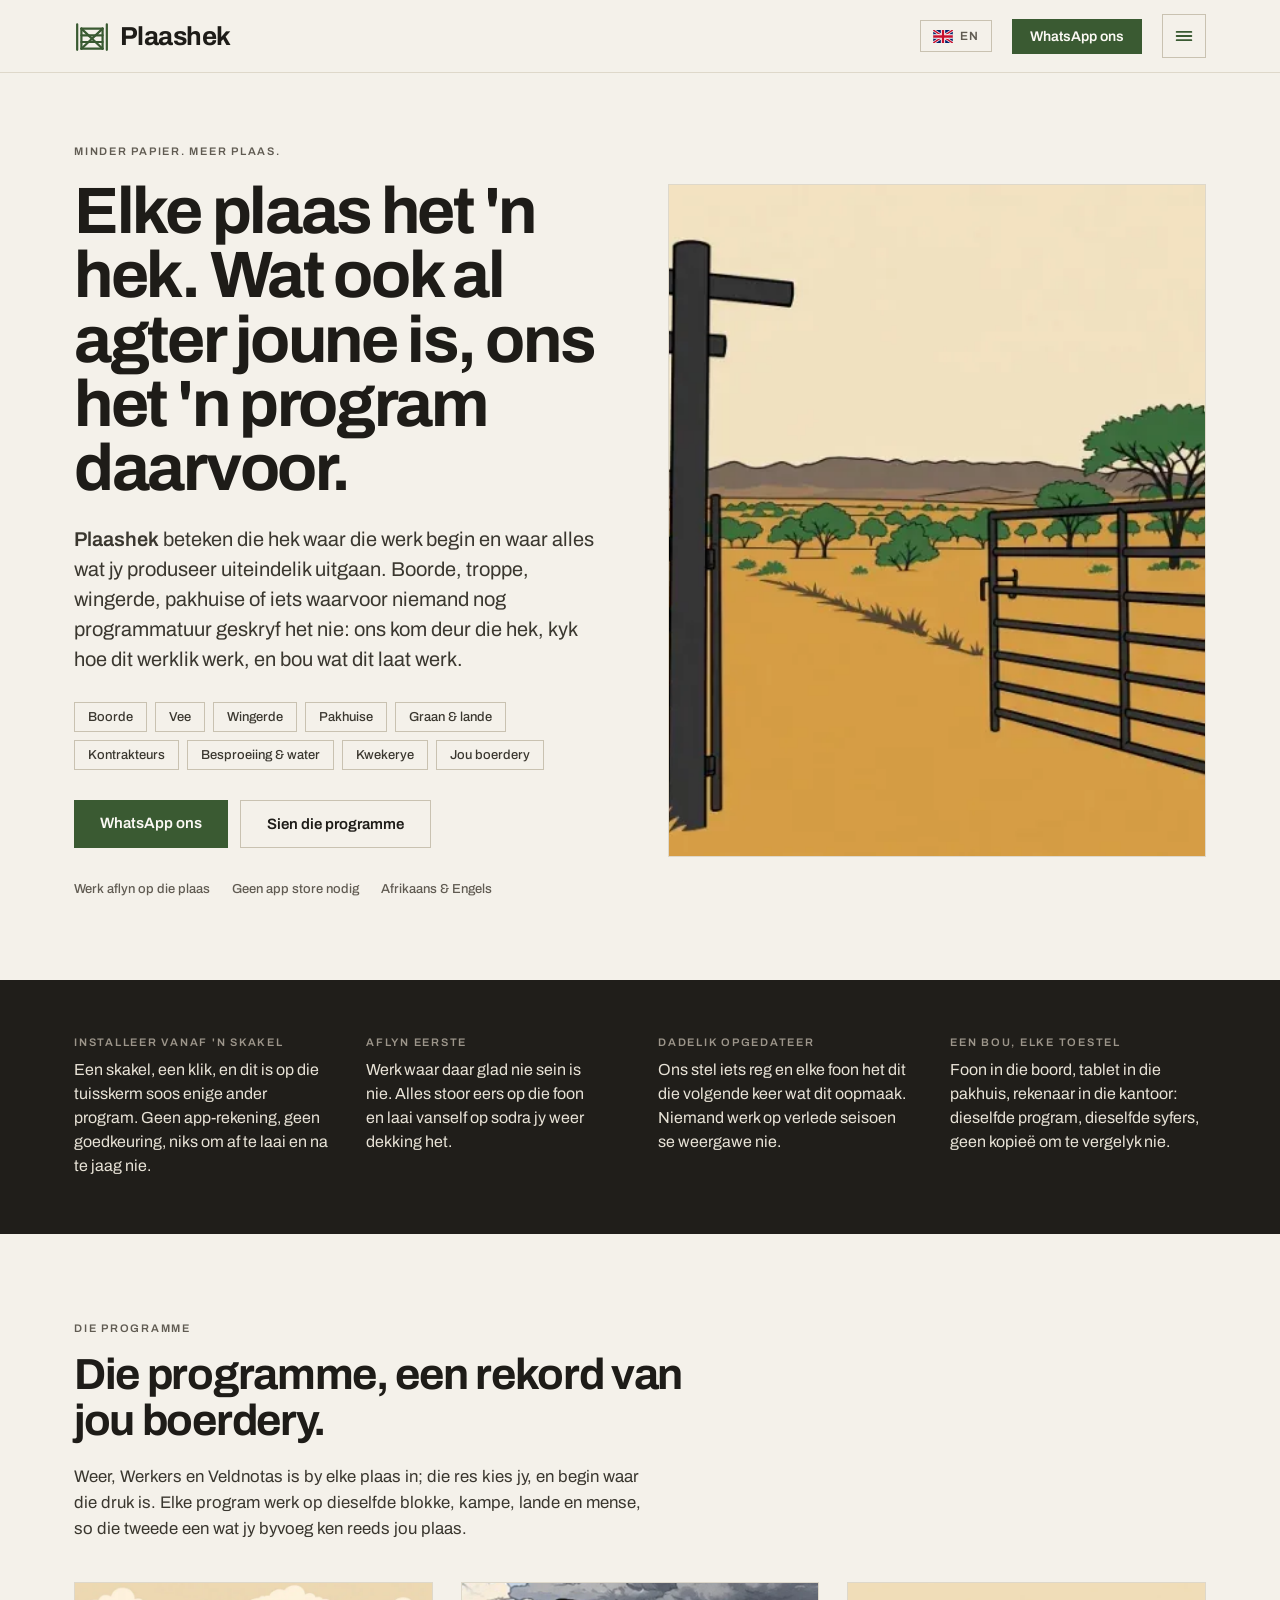
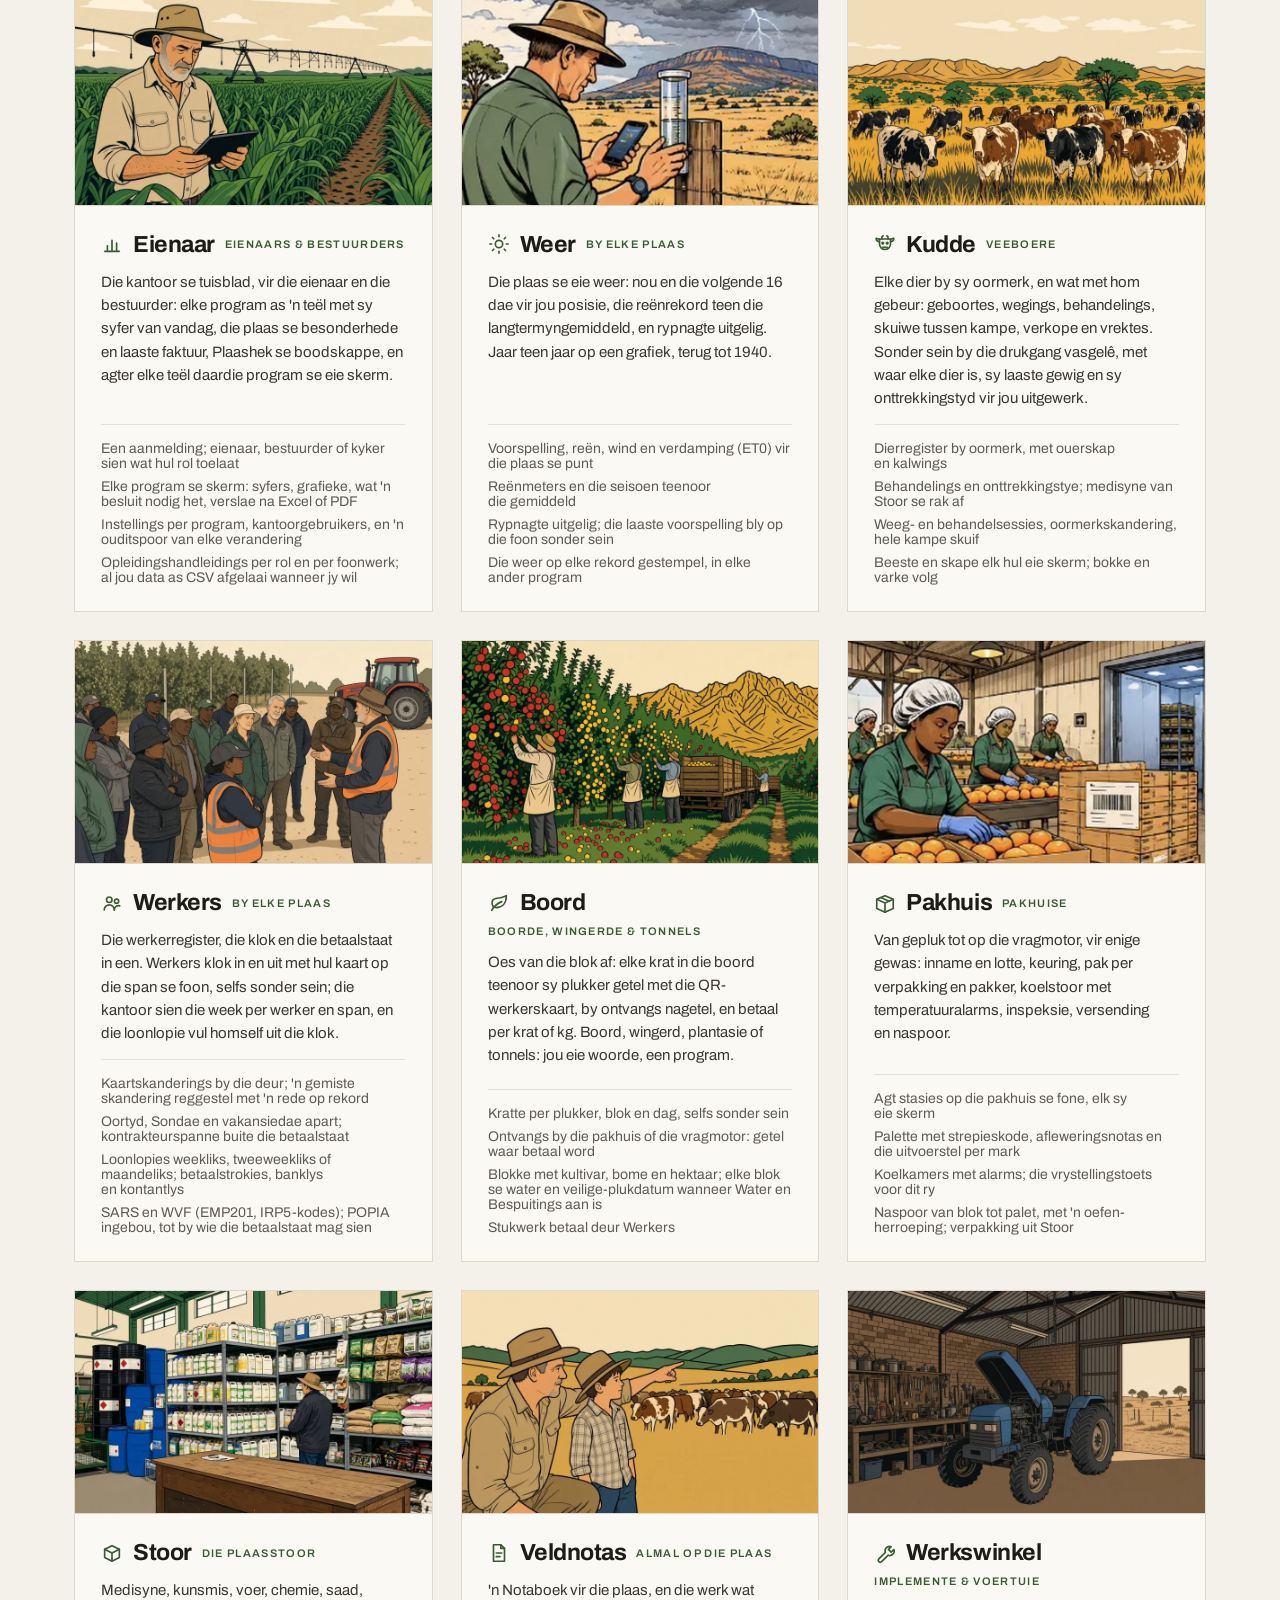
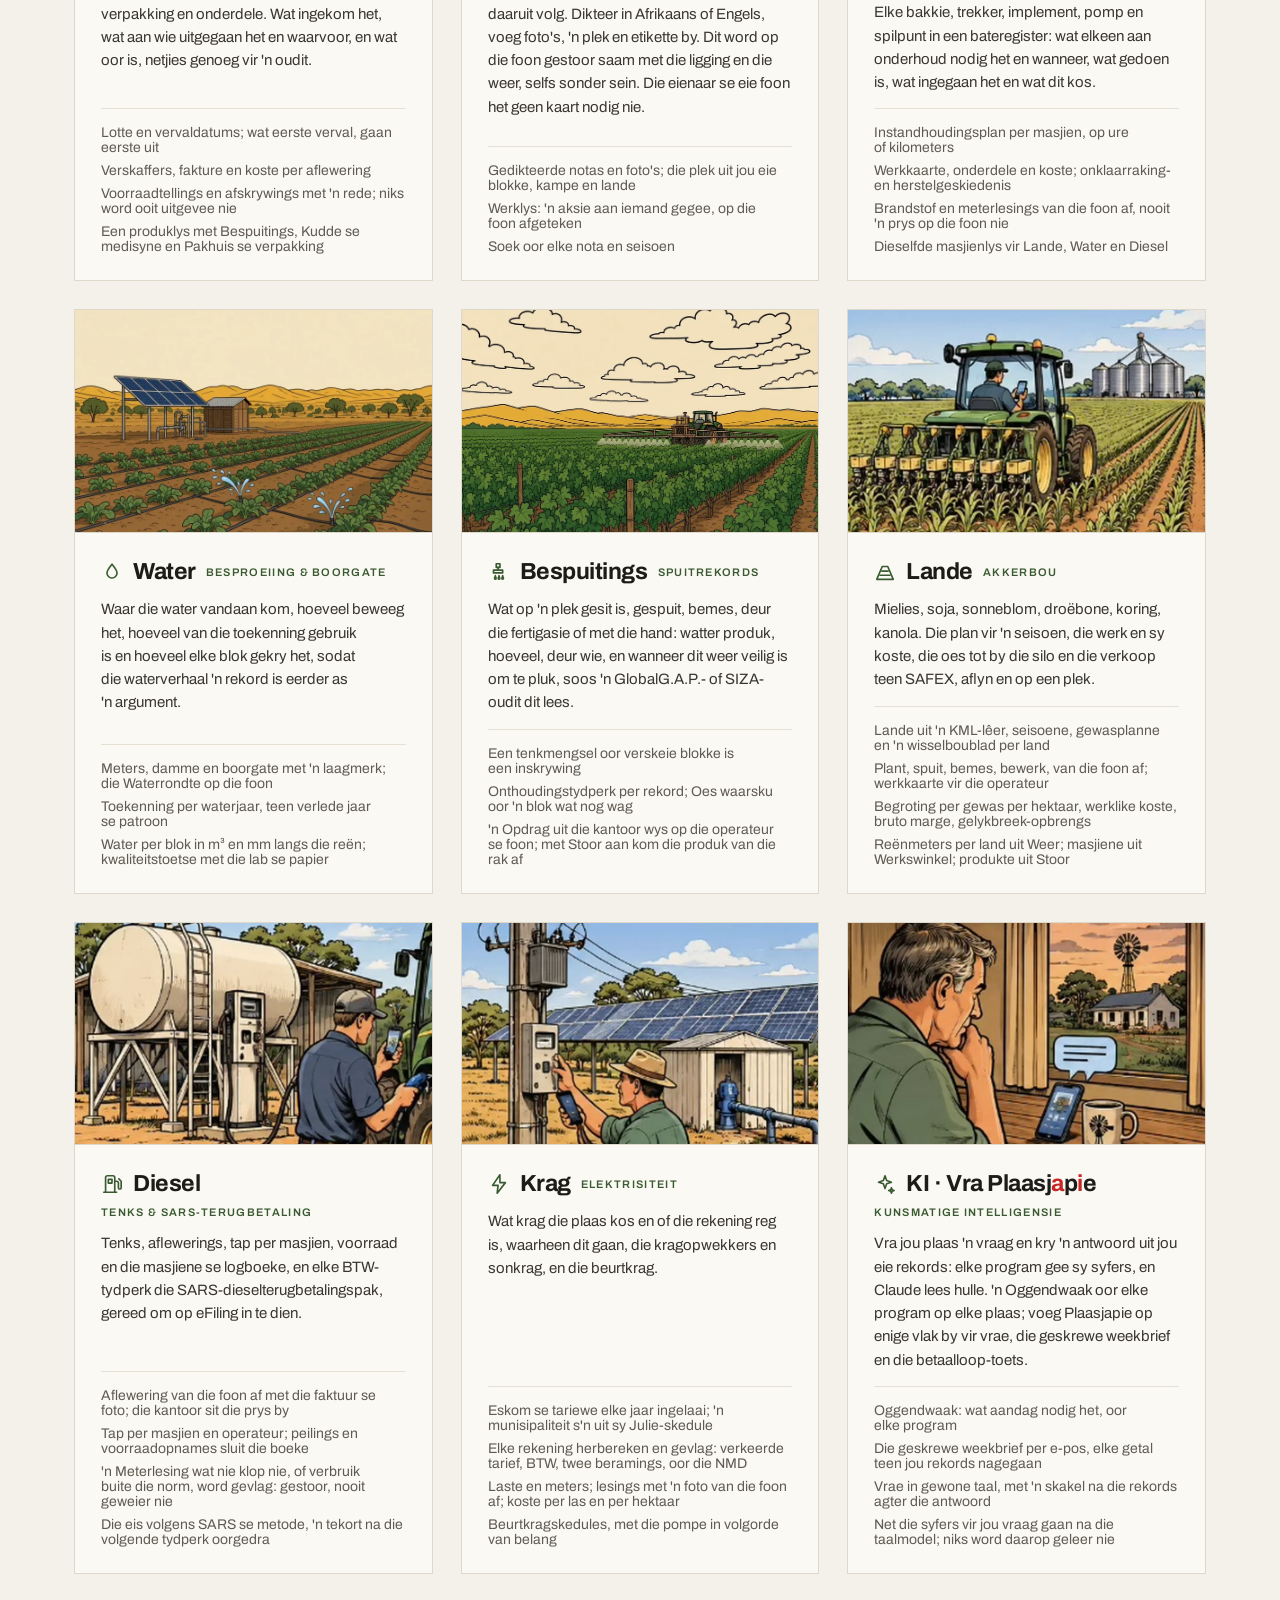
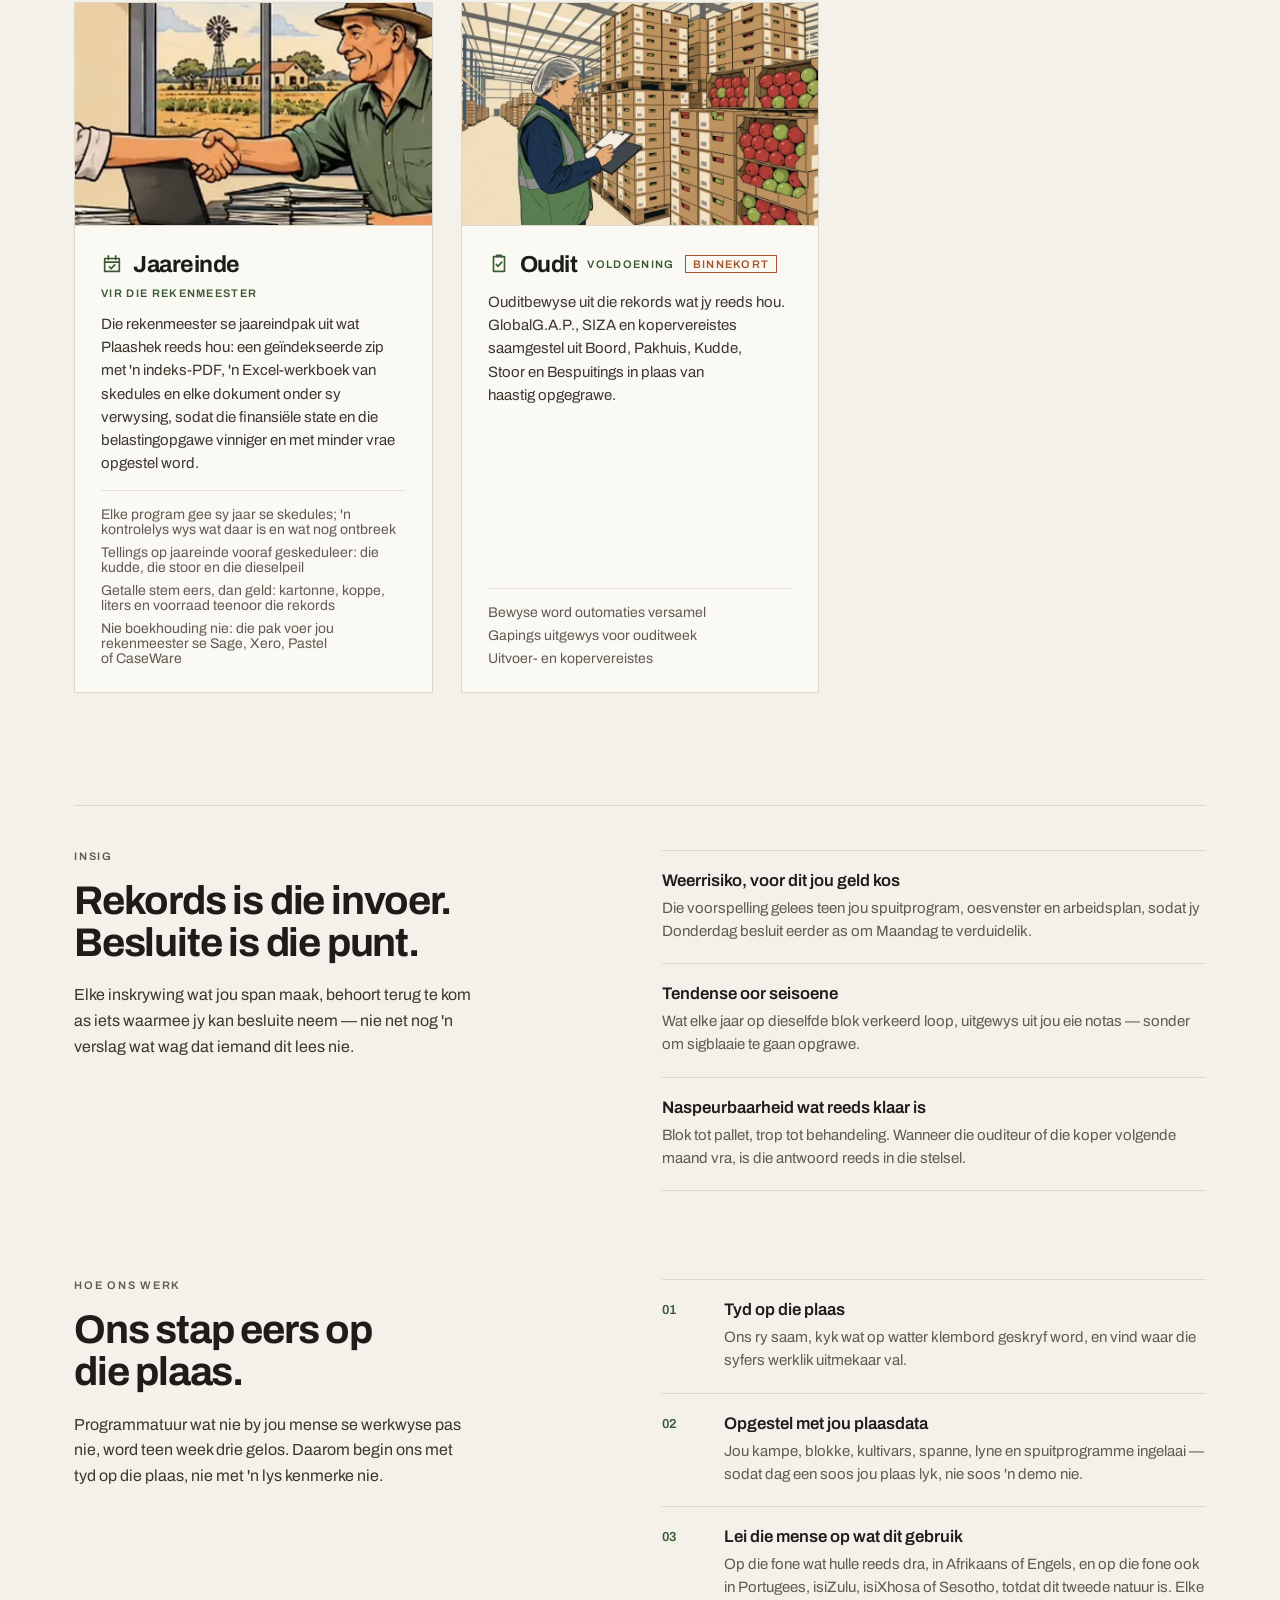
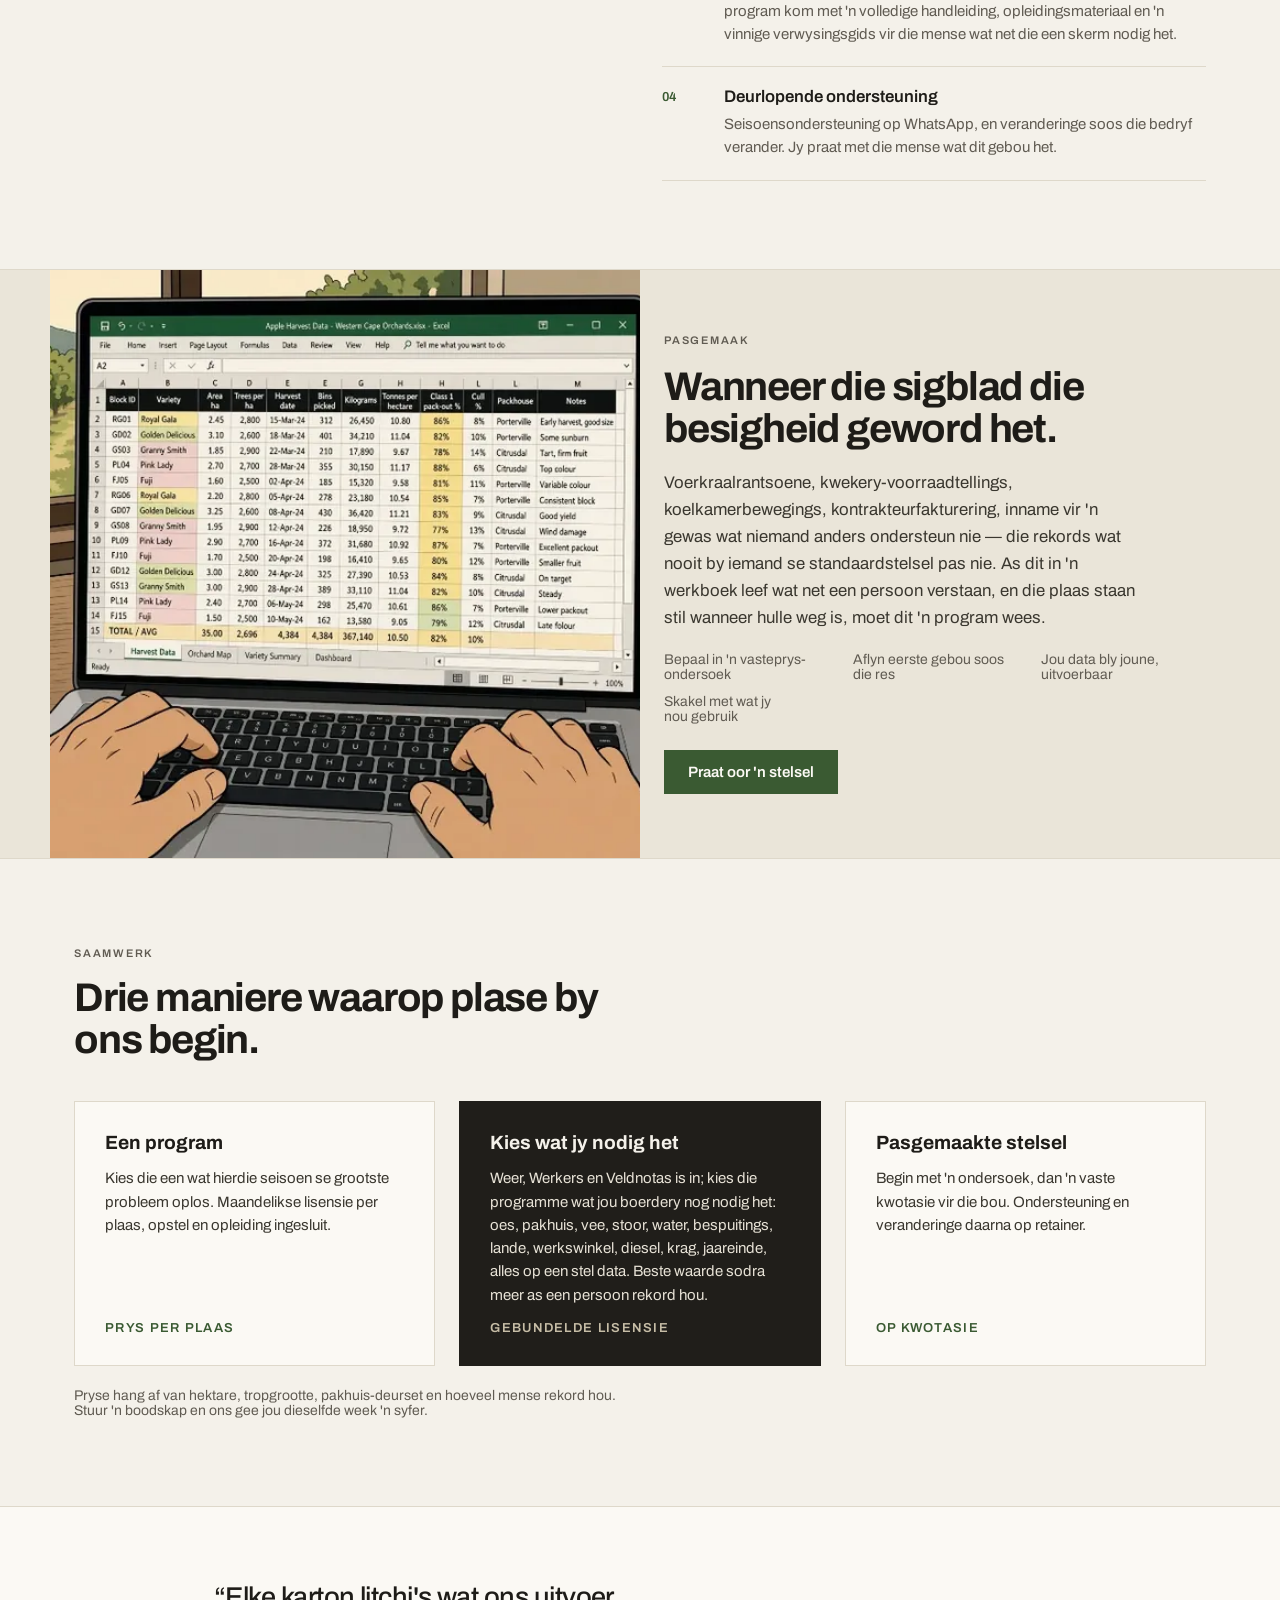
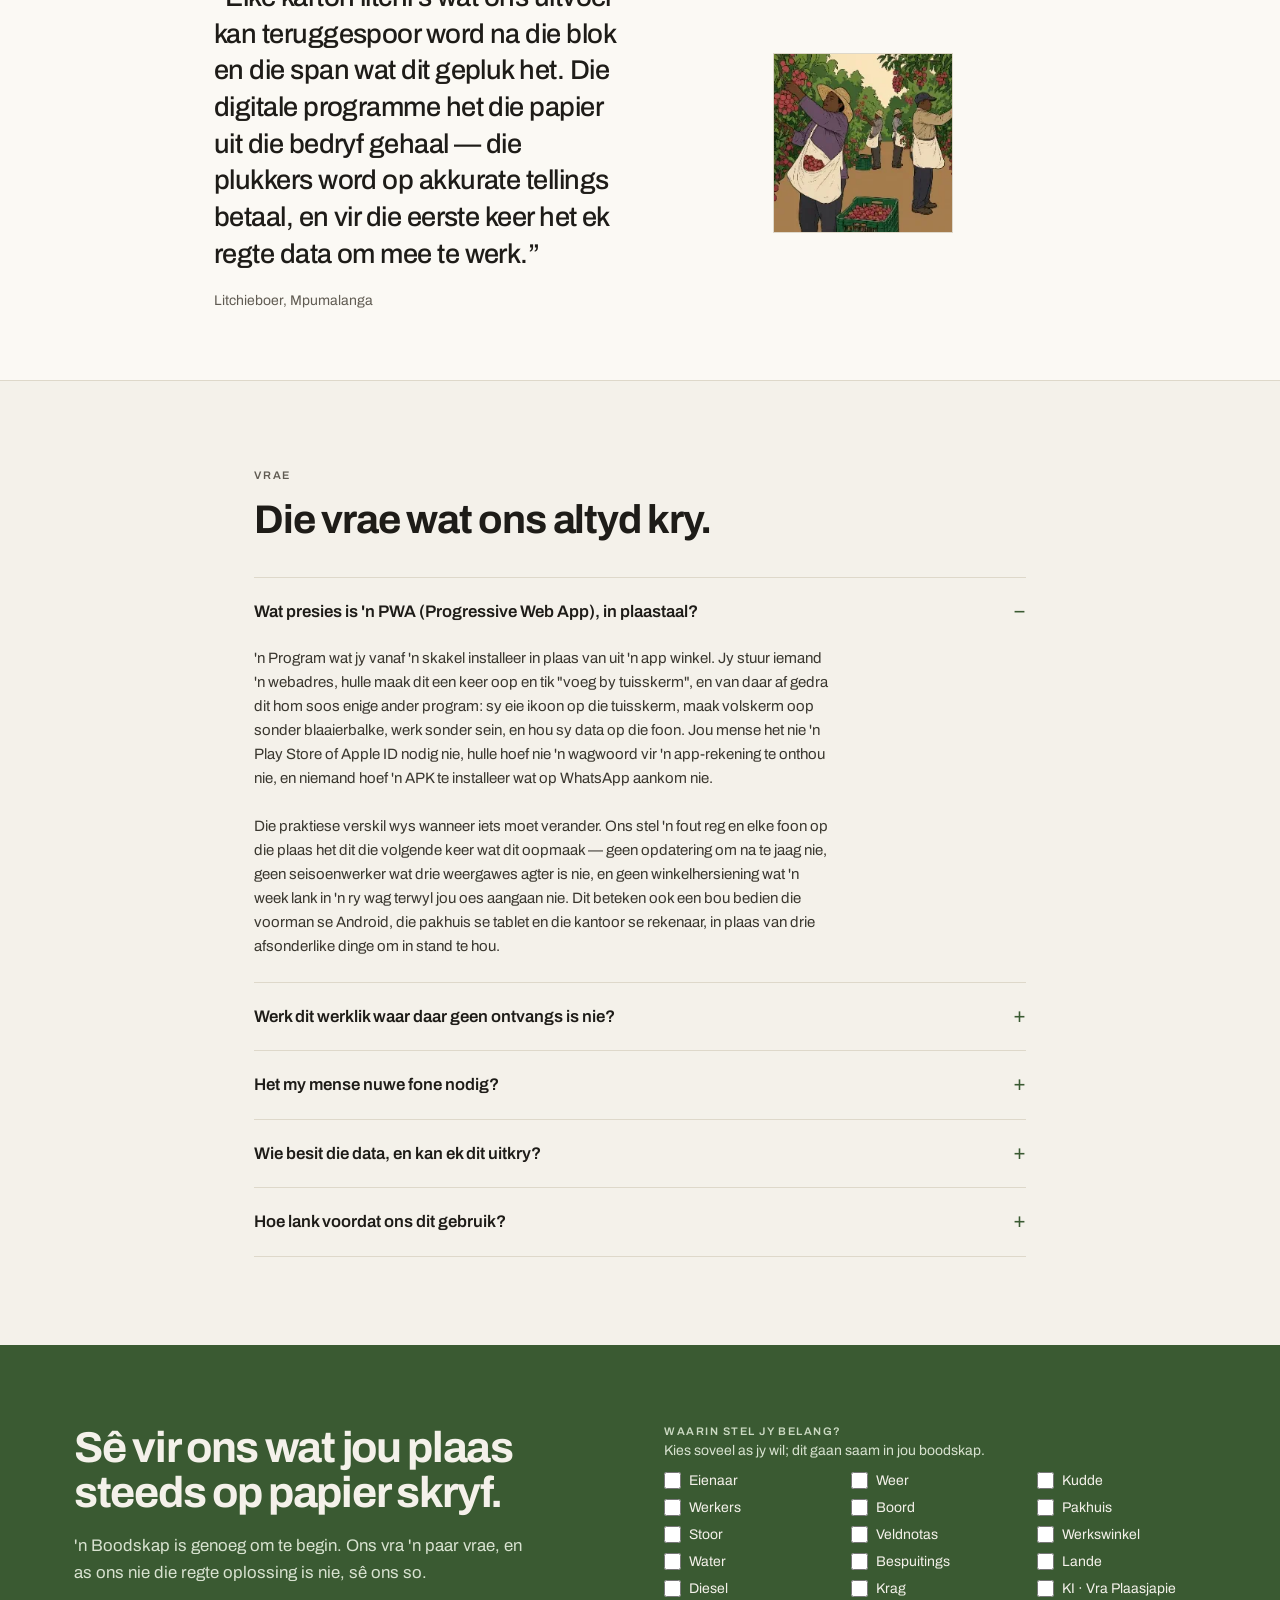
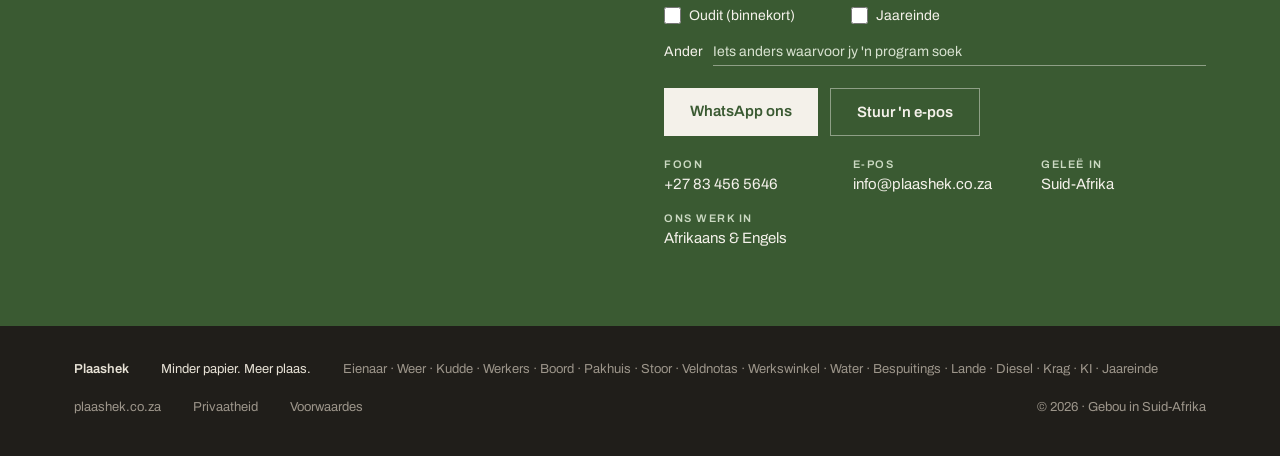
==== commit 9341e715: "Launch checks: privacy, terms, 404, own font, previews, alt text - Privacy policy and terms of servi" ====
--- a/index.html
+++ b/index.html
@@ -3,23 +3,39 @@
 <head>
 <meta charset="utf-8">
 <meta name="viewport" content="width=device-width, initial-scale=1">
+<meta http-equiv="Content-Security-Policy" content="default-src 'self'; script-src 'self'; style-src 'self' 'unsafe-inline'; img-src 'self' data:; object-src 'none'; base-uri 'self'; form-action 'none'">
+<meta name="referrer" content="strict-origin-when-cross-origin">
+<meta name="theme-color" content="#F4F1EA">
 <title>Plaashek — Plaasprogrammatuur vir boorde, troppe en pakhuise</title>
-<meta name="description" content="Vyftien programme wat die plaas van papier afhaal: weer, vee, werkers en lone, oes, pakhuis, stoor, veldnotas, werkswinkel, water, bespuitings, lande, diesel, krag, KI en jaareinde. Gebou om sonder sein te werk, in die veld.">
+<meta name="description" content="Plaasprogrammatuur wat die plaas van papier afhaal: vee, werkers en lone, oes, pakhuis, stoor, water, lande, diesel en krag. Werk sonder sein, in die veld.">
 <meta property="og:title" content="Plaashek — Plaasprogrammatuur vir boorde, troppe en pakhuise">
 <meta property="og:description" content="Vyftien programme wat die plaas van papier afhaal — weer, vee, werkers, oes, pakhuis, stoor, water, lande, diesel, krag, KI, jaareinde. Werk sonder sein, in die veld.">
 <meta property="og:type" content="website">
 <meta property="og:url" content="https://plaashek.co.za/">
+<meta property="og:site_name" content="Plaashek">
+<meta property="og:image" content="https://plaashek.co.za/og-af.jpg">
+<meta property="og:image:width" content="1200">
+<meta property="og:image:height" content="630">
+<meta property="og:image:alt" content="Plaashek: minder papier, meer plaas. Plaasprogrammatuur wat sonder sein werk.">
+<meta name="twitter:card" content="summary_large_image">
+<meta name="twitter:image" content="https://plaashek.co.za/og-af.jpg">
 <meta property="og:locale" content="af_ZA">
+<link rel="icon" type="image/svg+xml" href="favicon.svg">
 <link rel="icon" type="image/png" sizes="64x64" href="favicon.png">
+<link rel="apple-touch-icon" href="apple-touch-icon.png">
 <link rel="canonical" href="https://plaashek.co.za/" />
 <link rel="alternate" hreflang="af" href="https://plaashek.co.za/" />
 <link rel="alternate" hreflang="en" href="https://plaashek.co.za/en.html" />
 <link rel="alternate" hreflang="x-default" href="https://plaashek.co.za/" />
 <script type="application/ld+json">{"@context":"https://schema.org","@type":"ProfessionalService","name":"Plaashek","description":"Farm software for orchards, herds, packhouses, water, workshops, audits and labour. Offline-first progressive web apps built for South African farms.","url":"https://plaashek.co.za/","telephone":"+27834565646","founder":{"@type":"Person","name":"Dawie Pieterse"},"areaServed":{"@type":"Country","name":"South Africa"},"availableLanguage":["af","en"],"knowsLanguage":["af","en"],"serviceType":"Agricultural software development","sameAs":["https://wa.me/27834565646"]}</script>
 
-<link rel="preconnect" href="https://fonts.googleapis.com">
-<link rel="preconnect" href="https://fonts.gstatic.com" crossorigin="crossorigin">
-<link href="https://fonts.googleapis.com/css2?family=Archivo:wght@400;500;600;700&amp;display=swap" rel="stylesheet">
+<link rel="preload" href="fonts/archivo-latin.woff2" as="font" type="font/woff2" crossorigin>
+<style>
+  /* Archivo from this site's own fonts/ folder (SIL Open Font License), so the page asks nothing of
+     another website: no visitor's address goes to Google, and there is nothing to ask consent for. */
+  @font-face { font-family: Archivo; font-style: normal; font-weight: 400 700; font-display: swap; src: url(fonts/archivo-latin.woff2) format("woff2"); unicode-range: U+0000-00FF, U+0131, U+0152-0153, U+02BB-02BC, U+02C6, U+02DA, U+02DC, U+0304, U+0308, U+0329, U+2000-206F, U+20AC, U+2122, U+2191, U+2193, U+2212, U+2215, U+FEFF, U+FFFD; }
+  @font-face { font-family: Archivo; font-style: normal; font-weight: 400 700; font-display: swap; src: url(fonts/archivo-latin-ext.woff2) format("woff2"); unicode-range: U+0100-02BA, U+02BD-02C5, U+02C7-02CC, U+02CE-02D7, U+02DD-02FF, U+0304, U+0308, U+0329, U+1D00-1DBF, U+1E00-1E9F, U+1EF2-1EFF, U+2020, U+20A0-20AB, U+20AD-20C0, U+2113, U+2C60-2C7F, U+A720-A7FF; }
+</style>
 <style>
   *, *::before, *::after { box-sizing: border-box; }
   html { scroll-behavior: smooth; }
@@ -45,12 +61,7 @@
     h2 { line-height: 1.14 !important; letter-spacing: -0.02em !important; }
   }
 </style>
-<script>
-  document.addEventListener('click', function (e) {
-    var a = e.target.closest('.mnav a');
-    if (a) { var d = a.closest('details'); if (d) d.open = false; }
-  });
-</script>
+<script src="site.js" defer></script>
 <style>
 .x1:hover{border-color:#1E1C18 !important;color:#1E1C18 !important}
 .x2:hover{background:#2C4626 !important;color:#FBF9F4 !important}
@@ -79,6 +90,9 @@
 details>summary::-webkit-details-marker{display:none}
 details>summary{cursor:pointer;display:flex}
 #faq details>summary .fq::after{content:'+'}
+.x22{display:inline-block;padding:6px 0}
+.ander::placeholder{color:#D8E2D0;opacity:1}
+.ander:focus-visible{border-bottom-color:#F4F1EA !important;box-shadow:0 2px 0 #F4F1EA}
 #faq details[open]>summary .fq::after{content:'\2212'}
 </style>
 </head>
@@ -143,7 +157,7 @@
       </ul>
     </div>
     <div style="min-width:0;position:relative;aspect-ratio:4/5;background:#E8E3D6;border:1px solid #DED8CA">
-      <img src="photos/pcs-hero.webp" alt="" loading="lazy" style="position:absolute;inset:0;width:100%;height:100%;object-fit:cover;display:block">
+      <img src="photos/pcs-hero.webp" alt="Tekening van 'n oop plaashek met veld en doringbome daaragter" fetchpriority="high" style="position:absolute;inset:0;width:100%;height:100%;object-fit:cover;display:block">
     </div>
   </section>
 
@@ -178,7 +192,7 @@
 
     <article style="background:#FBF9F4;border:1px solid #DED8CA;display:flex;flex-direction:column">
       <div style="position:relative;aspect-ratio:16/10;background:#E8E3D6;border-bottom:1px solid #DED8CA">
-        <img src="photos/pcs-app-owner.webp" alt="" loading="lazy" style="position:absolute;inset:0;width:100%;height:100%;object-fit:cover;display:block">
+        <img src="photos/pcs-app-owner.webp" alt="Boer met 'n tablet in 'n mielieland, 'n spilpunt agter hom" loading="lazy" decoding="async" style="position:absolute;inset:0;width:100%;height:100%;object-fit:cover;display:block">
       </div>
       <div style="padding:26px;display:flex;flex-direction:column;gap:14px;flex:1">
         <div style="display:flex;align-items:center;gap:10px;flex-wrap:wrap">
@@ -198,7 +212,7 @@
 
     <article style="background:#FBF9F4;border:1px solid #DED8CA;display:flex;flex-direction:column">
       <div style="position:relative;aspect-ratio:16/10;background:#E8E3D6;border-bottom:1px solid #DED8CA">
-        <img src="photos/pcs-app-weer.webp" alt="" loading="lazy" style="position:absolute;inset:0;width:100%;height:100%;object-fit:cover;display:block">
+        <img src="photos/pcs-app-weer.webp" alt="Boer lees 'n reënmeter af met sy foon in die hand terwyl 'n donderstorm oor die berg trek" loading="lazy" decoding="async" style="position:absolute;inset:0;width:100%;height:100%;object-fit:cover;display:block">
       </div>
       <div style="padding:26px;display:flex;flex-direction:column;gap:14px;flex:1">
         <div style="display:flex;align-items:center;gap:10px;flex-wrap:wrap">
@@ -218,7 +232,7 @@
 
     <article style="background:#FBF9F4;border:1px solid #DED8CA;display:flex;flex-direction:column">
       <div style="position:relative;aspect-ratio:16/10;background:#E8E3D6;border-bottom:1px solid #DED8CA">
-        <img src="photos/pcs-app-kudde.webp" alt="" loading="lazy" style="position:absolute;inset:0;width:100%;height:100%;object-fit:cover;display:block">
+        <img src="photos/pcs-app-kudde.webp" alt="Trop beeste wei in die veld" loading="lazy" decoding="async" style="position:absolute;inset:0;width:100%;height:100%;object-fit:cover;display:block">
       </div>
       <div style="padding:26px;display:flex;flex-direction:column;gap:14px;flex:1">
         <div style="display:flex;align-items:center;gap:10px;flex-wrap:wrap">
@@ -238,7 +252,7 @@
 
     <article style="background:#FBF9F4;border:1px solid #DED8CA;display:flex;flex-direction:column">
       <div style="position:relative;aspect-ratio:16/10;background:#E8E3D6;border-bottom:1px solid #DED8CA">
-        <img src="photos/pcs-app-span.webp" alt="" loading="lazy" style="position:absolute;inset:0;width:100%;height:100%;object-fit:cover;display:block">
+        <img src="photos/pcs-app-span.webp" alt="Voorman praat met 'n span werkers voor 'n trekker" loading="lazy" decoding="async" style="position:absolute;inset:0;width:100%;height:100%;object-fit:cover;display:block">
       </div>
       <div style="padding:26px;display:flex;flex-direction:column;gap:14px;flex:1">
         <div style="display:flex;align-items:center;gap:10px;flex-wrap:wrap">
@@ -258,7 +272,7 @@
 
     <article style="background:#FBF9F4;border:1px solid #DED8CA;display:flex;flex-direction:column">
       <div style="position:relative;aspect-ratio:16/10;background:#E8E3D6;border-bottom:1px solid #DED8CA">
-        <img src="photos/pcs-app-boord.webp" alt="" loading="lazy" style="position:absolute;inset:0;width:100%;height:100%;object-fit:cover;display:block">
+        <img src="photos/pcs-app-boord.webp" alt="Plukkers oes appels in 'n boord, met kratte op 'n wa" loading="lazy" decoding="async" style="position:absolute;inset:0;width:100%;height:100%;object-fit:cover;display:block">
       </div>
       <div style="padding:26px;display:flex;flex-direction:column;gap:14px;flex:1">
         <div style="display:flex;align-items:center;gap:10px;flex-wrap:wrap">
@@ -278,7 +292,7 @@
 
     <article style="background:#FBF9F4;border:1px solid #DED8CA;display:flex;flex-direction:column">
       <div style="position:relative;aspect-ratio:16/10;background:#E8E3D6;border-bottom:1px solid #DED8CA">
-        <img src="photos/pcs-app-pakhuis.webp" alt="" loading="lazy" style="position:absolute;inset:0;width:100%;height:100%;object-fit:cover;display:block">
+        <img src="photos/pcs-app-pakhuis.webp" alt="Pakkers sorteer lemoene in 'n pakhuis langs 'n palet met 'n strepieskode" loading="lazy" decoding="async" style="position:absolute;inset:0;width:100%;height:100%;object-fit:cover;display:block">
       </div>
       <div style="padding:26px;display:flex;flex-direction:column;gap:14px;flex:1">
         <div style="display:flex;align-items:center;gap:10px;flex-wrap:wrap">
@@ -298,7 +312,7 @@
 
     <article style="background:#FBF9F4;border:1px solid #DED8CA;display:flex;flex-direction:column">
       <div style="position:relative;aspect-ratio:16/10;background:#E8E3D6;border-bottom:1px solid #DED8CA">
-        <img src="photos/pcs-app-stoor.webp" alt="" loading="lazy" style="position:absolute;inset:0;width:100%;height:100%;object-fit:cover;display:block">
+        <img src="photos/pcs-app-stoor.webp" alt="Plaasstoor met rakke vol kanne, sakke en dromme" loading="lazy" decoding="async" style="position:absolute;inset:0;width:100%;height:100%;object-fit:cover;display:block">
       </div>
       <div style="padding:26px;display:flex;flex-direction:column;gap:14px;flex:1">
         <div style="display:flex;align-items:center;gap:10px;flex-wrap:wrap">
@@ -318,7 +332,7 @@
 
     <article style="background:#FBF9F4;border:1px solid #DED8CA;display:flex;flex-direction:column">
       <div style="position:relative;aspect-ratio:16/10;background:#E8E3D6;border-bottom:1px solid #DED8CA">
-        <img src="photos/pcs-app-notes.webp" alt="" loading="lazy" style="position:absolute;inset:0;width:100%;height:100%;object-fit:cover;display:block">
+        <img src="photos/pcs-app-notes.webp" alt="Boer en sy seun kyk na beeste in die veld; die boer wys iets uit" loading="lazy" decoding="async" style="position:absolute;inset:0;width:100%;height:100%;object-fit:cover;display:block">
       </div>
       <div style="padding:26px;display:flex;flex-direction:column;gap:14px;flex:1">
         <div style="display:flex;align-items:center;gap:10px;flex-wrap:wrap">
@@ -337,7 +351,7 @@
 
     <article style="background:#FBF9F4;border:1px solid #DED8CA;display:flex;flex-direction:column">
       <div style="position:relative;aspect-ratio:16/10;background:#E8E3D6;border-bottom:1px solid #DED8CA">
-        <img src="photos/pcs-app-werkswinkel.webp" alt="" loading="lazy" style="position:absolute;inset:0;width:100%;height:100%;object-fit:cover;display:block">
+        <img src="photos/pcs-app-werkswinkel.webp" alt="Trekker met oop enjinkap in die plaas se werkswinkel" loading="lazy" decoding="async" style="position:absolute;inset:0;width:100%;height:100%;object-fit:cover;display:block">
       </div>
       <div style="padding:26px;display:flex;flex-direction:column;gap:14px;flex:1">
         <div style="display:flex;align-items:center;gap:10px;flex-wrap:wrap">
@@ -357,7 +371,7 @@
 
     <article style="background:#FBF9F4;border:1px solid #DED8CA;display:flex;flex-direction:column">
       <div style="position:relative;aspect-ratio:16/10;background:#E8E3D6;border-bottom:1px solid #DED8CA">
-        <img src="photos/pcs-app-water.webp" alt="" loading="lazy" style="position:absolute;inset:0;width:100%;height:100%;object-fit:cover;display:block">
+        <img src="photos/pcs-app-water.webp" alt="Besproeiing op 'n land, met 'n pomphuis en sonpanele" loading="lazy" decoding="async" style="position:absolute;inset:0;width:100%;height:100%;object-fit:cover;display:block">
       </div>
       <div style="padding:26px;display:flex;flex-direction:column;gap:14px;flex:1">
         <div style="display:flex;align-items:center;gap:10px;flex-wrap:wrap">
@@ -376,7 +390,7 @@
 
     <article style="background:#FBF9F4;border:1px solid #DED8CA;display:flex;flex-direction:column">
       <div style="position:relative;aspect-ratio:16/10;background:#E8E3D6;border-bottom:1px solid #DED8CA">
-        <img src="photos/pcs-app-bespuitings.webp" alt="" loading="lazy" style="position:absolute;inset:0;width:100%;height:100%;object-fit:cover;display:block">
+        <img src="photos/pcs-app-bespuitings.webp" alt="Trekker met 'n spuit in 'n wingerd" loading="lazy" decoding="async" style="position:absolute;inset:0;width:100%;height:100%;object-fit:cover;display:block">
       </div>
       <div style="padding:26px;display:flex;flex-direction:column;gap:14px;flex:1">
         <div style="display:flex;align-items:center;gap:10px;flex-wrap:wrap">
@@ -395,7 +409,7 @@
 
     <article style="background:#FBF9F4;border:1px solid #DED8CA;display:flex;flex-direction:column">
       <div style="position:relative;aspect-ratio:16/10;background:#E8E3D6;border-bottom:1px solid #DED8CA">
-        <img src="photos/pcs-app-lande.webp" alt="" loading="lazy" style="position:absolute;inset:0;width:100%;height:100%;object-fit:cover;display:block">
+        <img src="photos/pcs-app-lande.webp" alt="Trekker met 'n planter op 'n mielieland, silo's in die agtergrond" loading="lazy" decoding="async" style="position:absolute;inset:0;width:100%;height:100%;object-fit:cover;display:block">
       </div>
       <div style="padding:26px;display:flex;flex-direction:column;gap:14px;flex:1">
         <div style="display:flex;align-items:center;gap:10px;flex-wrap:wrap">
@@ -415,7 +429,7 @@
 
     <article style="background:#FBF9F4;border:1px solid #DED8CA;display:flex;flex-direction:column">
       <div style="position:relative;aspect-ratio:16/10;background:#E8E3D6;border-bottom:1px solid #DED8CA">
-        <img src="photos/pcs-app-diesel.webp" alt="" loading="lazy" style="position:absolute;inset:0;width:100%;height:100%;object-fit:cover;display:block">
+        <img src="photos/pcs-app-diesel.webp" alt="Man met 'n foon by die plaas se dieseltenk en pomp" loading="lazy" decoding="async" style="position:absolute;inset:0;width:100%;height:100%;object-fit:cover;display:block">
       </div>
       <div style="padding:26px;display:flex;flex-direction:column;gap:14px;flex:1">
         <div style="display:flex;align-items:center;gap:10px;flex-wrap:wrap">
@@ -435,7 +449,7 @@
 
     <article style="background:#FBF9F4;border:1px solid #DED8CA;display:flex;flex-direction:column">
       <div style="position:relative;aspect-ratio:16/10;background:#E8E3D6;border-bottom:1px solid #DED8CA">
-        <img src="photos/pcs-app-krag.webp" alt="" loading="lazy" style="position:absolute;inset:0;width:100%;height:100%;object-fit:cover;display:block">
+        <img src="photos/pcs-app-krag.webp" alt="Boer lees 'n kragmeter af langs sonpanele en 'n pomphuis" loading="lazy" decoding="async" style="position:absolute;inset:0;width:100%;height:100%;object-fit:cover;display:block">
       </div>
       <div style="padding:26px;display:flex;flex-direction:column;gap:14px;flex:1">
         <div style="display:flex;align-items:center;gap:10px;flex-wrap:wrap">
@@ -455,7 +469,7 @@
 
     <article style="background:#FBF9F4;border:1px solid #DED8CA;display:flex;flex-direction:column">
       <div style="position:relative;aspect-ratio:16/10;background:#E8E3D6;border-bottom:1px solid #DED8CA">
-        <img src="photos/pcs-app-ki.webp" alt="" loading="lazy" style="position:absolute;inset:0;width:100%;height:100%;object-fit:cover;display:block">
+        <img src="photos/pcs-app-ki.webp" alt="Boer kyk nadenkend na 'n foon met 'n boodskap op die skerm" loading="lazy" decoding="async" style="position:absolute;inset:0;width:100%;height:100%;object-fit:cover;display:block">
       </div>
       <div style="padding:26px;display:flex;flex-direction:column;gap:14px;flex:1">
         <div style="display:flex;align-items:center;gap:10px;flex-wrap:wrap">
@@ -475,7 +489,7 @@
 
     <article style="background:#FBF9F4;border:1px solid #DED8CA;display:flex;flex-direction:column">
       <div style="position:relative;aspect-ratio:16/10;background:#E8E3D6;border-bottom:1px solid #DED8CA">
-        <img src="photos/pcs-app-jaareinde.webp" alt="" loading="lazy" style="position:absolute;inset:0;width:100%;height:100%;object-fit:cover;display:block">
+        <img src="photos/pcs-app-jaareinde.webp" alt="Boer skud hand met sy rekenmeester oor 'n lessenaar met lêers" loading="lazy" decoding="async" style="position:absolute;inset:0;width:100%;height:100%;object-fit:cover;display:block">
       </div>
       <div style="padding:26px;display:flex;flex-direction:column;gap:14px;flex:1">
         <div style="display:flex;align-items:center;gap:10px;flex-wrap:wrap">
@@ -495,7 +509,7 @@
 
     <article style="background:#FBF9F4;border:1px solid #DED8CA;display:flex;flex-direction:column">
       <div style="position:relative;aspect-ratio:16/10;background:#E8E3D6;border-bottom:1px solid #DED8CA">
-        <img src="photos/pcs-app-oudit.webp" alt="" loading="lazy" style="position:absolute;inset:0;width:100%;height:100%;object-fit:cover;display:block">
+        <img src="photos/pcs-app-oudit.webp" alt="Vrou met 'n knipbord kontroleer bokse vrugte in 'n koelkamer" loading="lazy" decoding="async" style="position:absolute;inset:0;width:100%;height:100%;object-fit:cover;display:block">
       </div>
       <div style="padding:26px;display:flex;flex-direction:column;gap:14px;flex:1">
         <div style="display:flex;align-items:center;gap:10px;flex-wrap:wrap">
@@ -581,7 +595,7 @@
   <section id="custom" style="background:#EAE5D9;border-top:1px solid #DED8CA;border-bottom:1px solid #DED8CA">
     <div style="max-width:1180px;margin:0 auto;display:grid;grid-template-columns:repeat(auto-fit,minmax(min(320px,100%),1fr))">
       <div style="min-width:0;position:relative;min-height:420px;background:#DDD7C7">
-        <img src="photos/pcs-custom.webp" alt="" loading="lazy" style="position:absolute;inset:0;width:100%;height:100%;object-fit:cover;display:block">
+        <img src="photos/pcs-custom.webp" alt="Hande op 'n skootrekenaar met 'n oes-sigblad oop" loading="lazy" decoding="async" style="position:absolute;inset:0;width:100%;height:100%;object-fit:cover;display:block">
       </div>
       <div style="min-width:0;padding:64px 24px;display:flex;flex-direction:column;justify-content:center;gap:20px">
         <p style="margin:0;font-size:11px;font-weight:600;letter-spacing:0.16em;text-transform:uppercase;color:#605B52">Pasgemaak</p>
@@ -632,7 +646,7 @@
         <footer style="font-size:14px;color:#605B52">Litchieboer, Mpumalanga</footer>
       </blockquote>
       <div style="min-width:0;justify-self:center;width:180px;height:180px;background:#E8E3D6;border:1px solid #DED8CA;position:relative">
-        <img src="photos/pcs-quote.webp" alt="" loading="lazy" style="position:absolute;inset:0;width:100%;height:100%;object-fit:cover;display:block">
+        <img src="photos/pcs-quote.webp" alt="Plukkers oes litchi's in 'n boord" loading="lazy" decoding="async" style="position:absolute;inset:0;width:100%;height:100%;object-fit:cover;display:block">
       </div>
     </div>
   </section>
@@ -670,11 +684,11 @@
         <p style="margin:0;font-size:1.05rem;line-height:1.6;color:#D8E2D0;max-width:46ch">'n Boodskap is genoeg om te begin. Ons vra 'n paar vrae, en as ons nie die regte oplossing is nie, sê ons so.</p>
       </div>
       <div style="min-width:0;display:flex;flex-direction:column;gap:22px">
-        <fieldset id="kies" style="margin:0;padding:0;border:0;min-width:0">
+        <fieldset id="kies" data-hello="Hallo Plaashek. Ek stel belang in:" data-none="meer inligting" data-other="Ander" data-subject="Plaashek navraag" style="margin:0;padding:0;border:0;min-width:0">
           <legend style="padding:0;margin:0 0 6px;font-size:11px;font-weight:600;letter-spacing:0.14em;text-transform:uppercase;color:#CBD9C2">Waarin stel jy belang?</legend>
           <p style="margin:0 0 14px;font-size:14px;color:#D8E2D0">Kies soveel as jy wil; dit gaan saam in jou boodskap.</p>
           <div style="display:grid;grid-template-columns:repeat(auto-fill,minmax(150px,1fr));gap:10px 18px"><label style="display:flex;align-items:center;gap:8px;font-size:14px;color:#F4F1EA;cursor:pointer"><input type="checkbox" value="Eienaar" style="width:17px;height:17px;margin:0;accent-color:#F4F1EA">Eienaar</label><label style="display:flex;align-items:center;gap:8px;font-size:14px;color:#F4F1EA;cursor:pointer"><input type="checkbox" value="Weer" style="width:17px;height:17px;margin:0;accent-color:#F4F1EA">Weer</label><label style="display:flex;align-items:center;gap:8px;font-size:14px;color:#F4F1EA;cursor:pointer"><input type="checkbox" value="Kudde" style="width:17px;height:17px;margin:0;accent-color:#F4F1EA">Kudde</label><label style="display:flex;align-items:center;gap:8px;font-size:14px;color:#F4F1EA;cursor:pointer"><input type="checkbox" value="Werkers" style="width:17px;height:17px;margin:0;accent-color:#F4F1EA">Werkers</label><label style="display:flex;align-items:center;gap:8px;font-size:14px;color:#F4F1EA;cursor:pointer"><input type="checkbox" value="Boord" style="width:17px;height:17px;margin:0;accent-color:#F4F1EA">Boord</label><label style="display:flex;align-items:center;gap:8px;font-size:14px;color:#F4F1EA;cursor:pointer"><input type="checkbox" value="Pakhuis" style="width:17px;height:17px;margin:0;accent-color:#F4F1EA">Pakhuis</label><label style="display:flex;align-items:center;gap:8px;font-size:14px;color:#F4F1EA;cursor:pointer"><input type="checkbox" value="Stoor" style="width:17px;height:17px;margin:0;accent-color:#F4F1EA">Stoor</label><label style="display:flex;align-items:center;gap:8px;font-size:14px;color:#F4F1EA;cursor:pointer"><input type="checkbox" value="Veldnotas" style="width:17px;height:17px;margin:0;accent-color:#F4F1EA">Veldnotas</label><label style="display:flex;align-items:center;gap:8px;font-size:14px;color:#F4F1EA;cursor:pointer"><input type="checkbox" value="Werkswinkel" style="width:17px;height:17px;margin:0;accent-color:#F4F1EA">Werkswinkel</label><label style="display:flex;align-items:center;gap:8px;font-size:14px;color:#F4F1EA;cursor:pointer"><input type="checkbox" value="Water" style="width:17px;height:17px;margin:0;accent-color:#F4F1EA">Water</label><label style="display:flex;align-items:center;gap:8px;font-size:14px;color:#F4F1EA;cursor:pointer"><input type="checkbox" value="Bespuitings" style="width:17px;height:17px;margin:0;accent-color:#F4F1EA">Bespuitings</label><label style="display:flex;align-items:center;gap:8px;font-size:14px;color:#F4F1EA;cursor:pointer"><input type="checkbox" value="Lande" style="width:17px;height:17px;margin:0;accent-color:#F4F1EA">Lande</label><label style="display:flex;align-items:center;gap:8px;font-size:14px;color:#F4F1EA;cursor:pointer"><input type="checkbox" value="Diesel" style="width:17px;height:17px;margin:0;accent-color:#F4F1EA">Diesel</label><label style="display:flex;align-items:center;gap:8px;font-size:14px;color:#F4F1EA;cursor:pointer"><input type="checkbox" value="Krag" style="width:17px;height:17px;margin:0;accent-color:#F4F1EA">Krag</label><label style="display:flex;align-items:center;gap:8px;font-size:14px;color:#F4F1EA;cursor:pointer"><input type="checkbox" value="KI · Vra Plaasjapie" style="width:17px;height:17px;margin:0;accent-color:#F4F1EA">KI · Vra Plaasjapie</label><label style="display:flex;align-items:center;gap:8px;font-size:14px;color:#F4F1EA;cursor:pointer"><input type="checkbox" value="Oudit (binnekort)" style="width:17px;height:17px;margin:0;accent-color:#F4F1EA">Oudit (binnekort)</label><label style="display:flex;align-items:center;gap:8px;font-size:14px;color:#F4F1EA;cursor:pointer"><input type="checkbox" value="Jaareinde" style="width:17px;height:17px;margin:0;accent-color:#F4F1EA">Jaareinde</label></div>
-          <label style="display:flex;align-items:center;gap:10px;margin-top:14px;font-size:14px;color:#F4F1EA"><span style="flex:0 0 auto">Ander</span><input type="text" placeholder="Iets anders waarvoor jy 'n program soek" style="flex:1;min-width:0;background:transparent;border:0;border-bottom:1px solid rgba(244,241,234,0.45);color:#F4F1EA;font:inherit;font-size:14px;padding:6px 0;outline:0"></label>
+          <label style="display:flex;align-items:center;gap:10px;margin-top:14px;font-size:14px;color:#F4F1EA"><span style="flex:0 0 auto">Ander</span><input type="text" maxlength="200" class="ander" placeholder="Iets anders waarvoor jy 'n program soek" style="flex:1;min-width:0;background:transparent;border:0;border-bottom:1px solid rgba(244,241,234,0.45);color:#F4F1EA;font:inherit;font-size:14px;padding:6px 0;outline:0"></label>
         </fieldset>
         <div style="display:flex;flex-wrap:wrap;gap:12px">
           <a id="wa-kontak" href="https://wa.me/27834565646" target="_blank" rel="noopener" style="display:inline-block;background:#F4F1EA;color:#3A5A32;font-size:15px;font-weight:600;padding:15px 26px" class="x18">WhatsApp ons</a>
@@ -708,17 +722,12 @@
       <span style="color:#E7E2D6">Minder papier. Meer plaas.</span>
       <span>Eienaar · Weer · Kudde · Werkers · Boord · Pakhuis · Stoor · Veldnotas · Werkswinkel · Water · Bespuitings · Lande · Diesel · Krag · KI · Jaareinde</span>
       <a href="https://plaashek.co.za" style="color:#9C958A" class="x22">plaashek.co.za</a>
+      <a href="privaatheid.html" style="color:#9C958A" class="x22">Privaatheid</a>
+      <a href="voorwaardes.html" style="color:#9C958A" class="x22">Voorwaardes</a>
       <span style="margin-left:auto">© 2026 · Gebou in Suid-Afrika</span>
     </div>
   </footer>
 
 </div>
-<script>
-(function(){var f=document.getElementById('kies'),wa=document.getElementById('wa-kontak'),em=document.getElementById('epos-kontak');if(!f||!wa||!em)return;
-function upd(){var s=[].map.call(f.querySelectorAll('input[type=checkbox]:checked'),function(c){return c.value}),o=f.querySelector('input[type=text]').value.trim();
-var t='Hallo Plaashek. Ek stel belang in: '+(s.length?s.join(', '):'meer inligting')+(o?'. Ander: '+o:'')+'.';
-wa.href='https://wa.me/27834565646?text='+encodeURIComponent(t);em.href='mailto:info@plaashek.co.za?subject=Plaashek%20navraag&body='+encodeURIComponent(t)}
-f.addEventListener('change',upd);f.addEventListener('input',upd);upd()})();
-</script>
 </body>
 </html>
